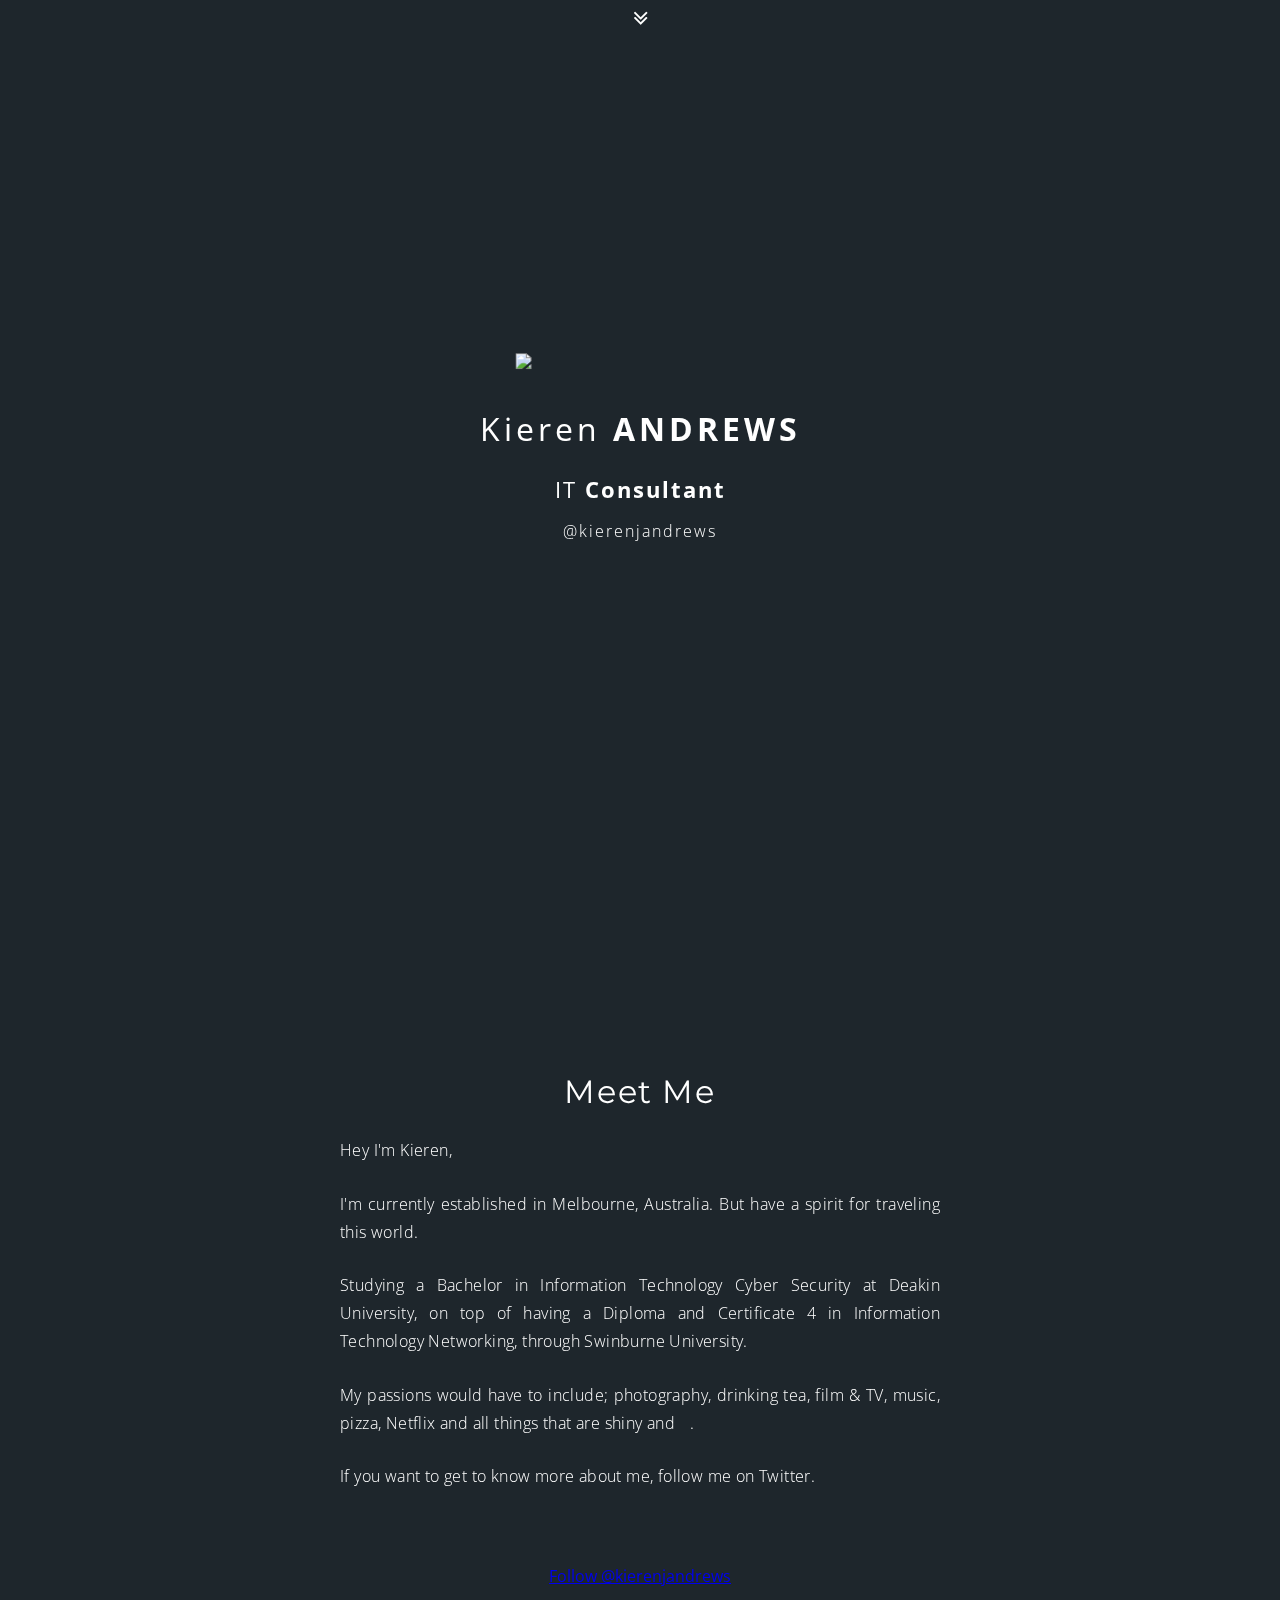
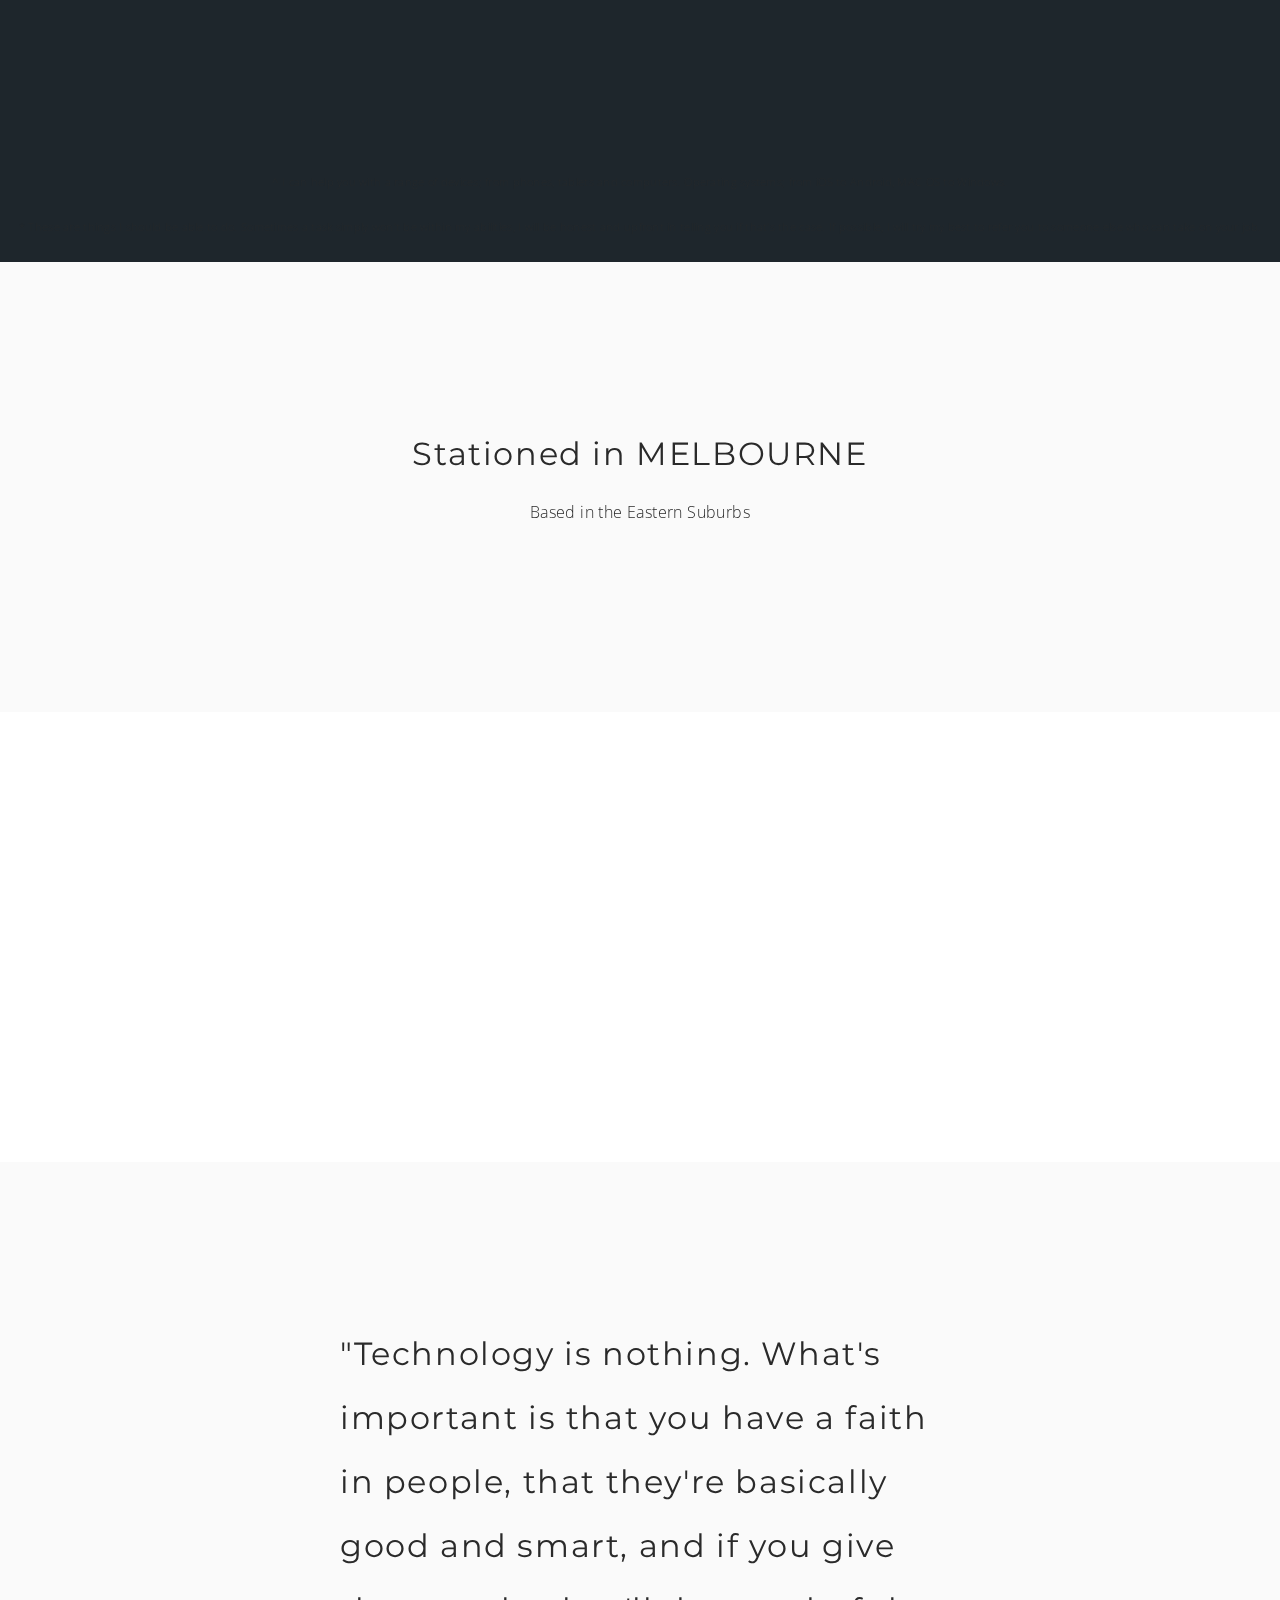
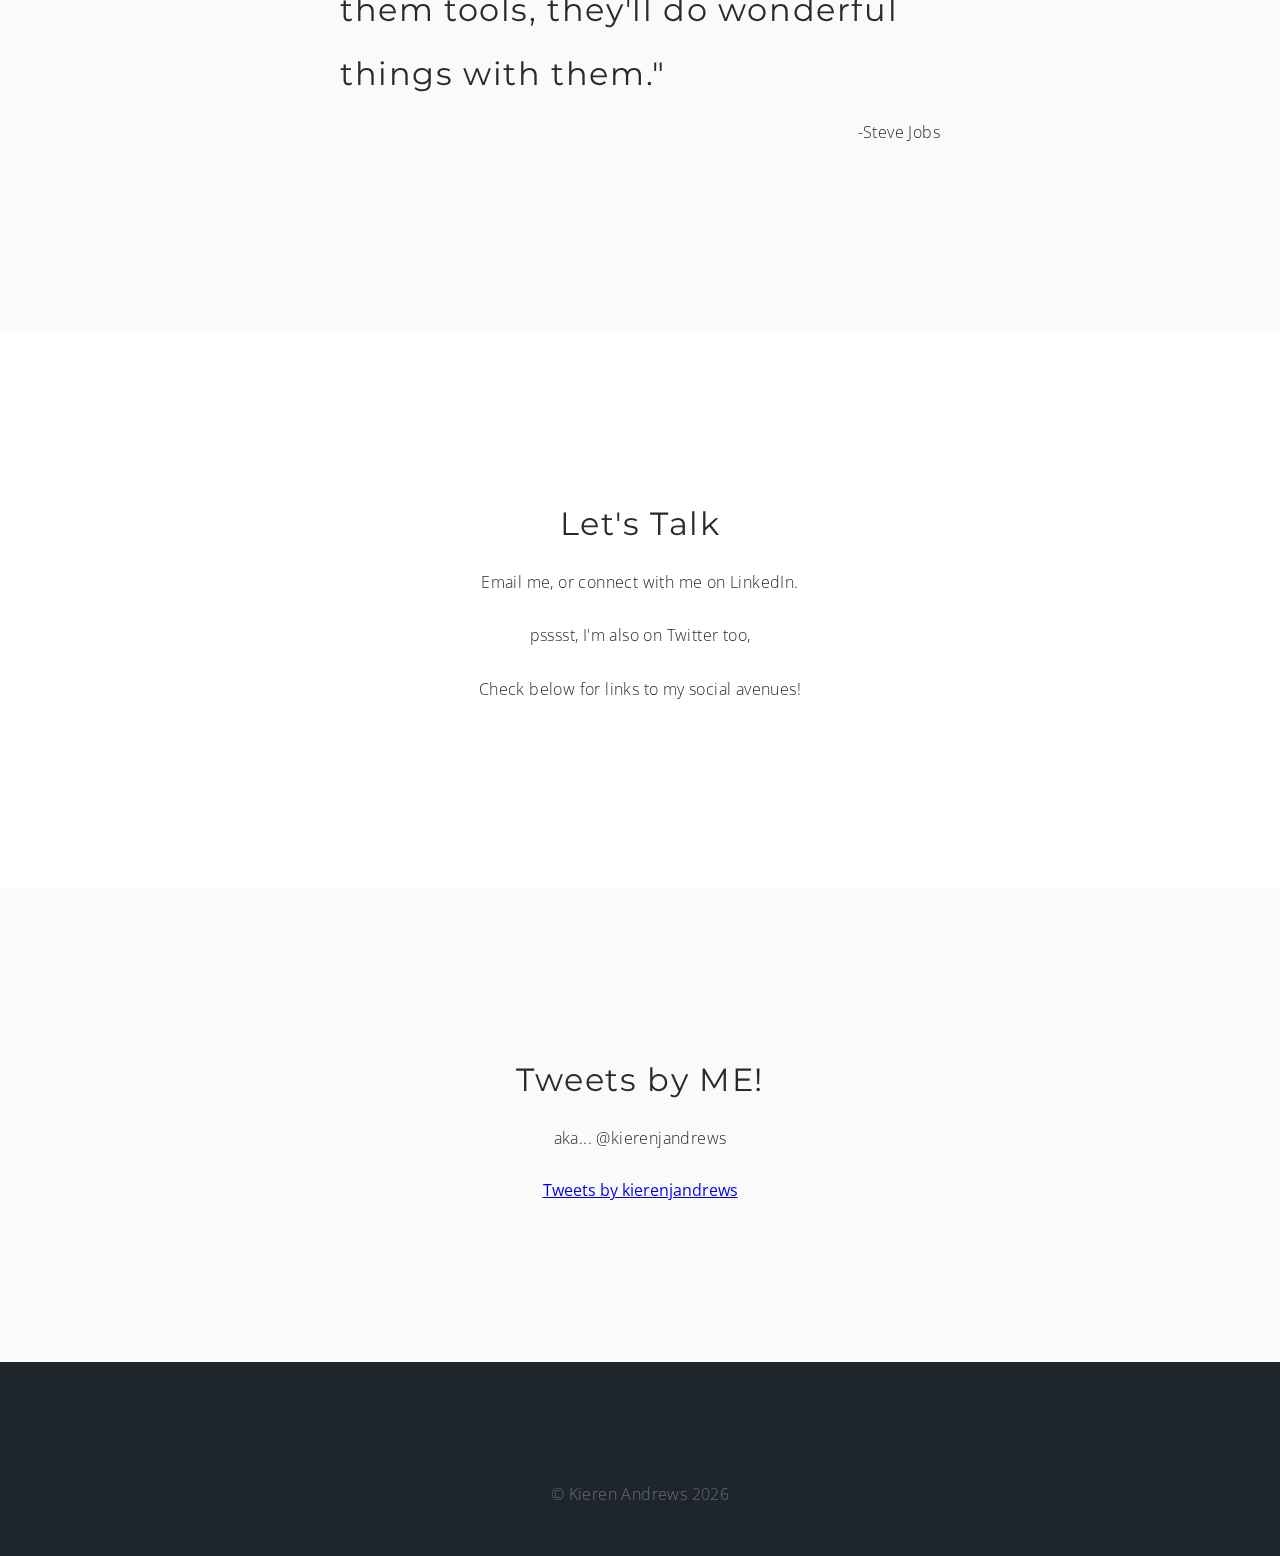
==== index.html @ ca3ee7f7 "Merge branch 'master' of https://github.com/kierenjandrews/kierenjandrews.github.io" ====
<!DOCTYPE html>
<html>

<head>
    <meta charset="UTF-8">
    <meta name="viewport" content="width=device-width, initial-scale=1">
    <title>Kieren Andrews - Consultant </title>
    <link href="./static/css/base.css" type="text/css" rel="stylesheet" />
    <link href=" https://maxcdn.bootstrapcdn.com/font-awesome/4.7.0/css/font-awesome.min.css" type="text/css" rel="stylesheet" />
    <link rel="icon" href="./static/img/logos/favicon.png" />
    <script src="https://cdnjs.cloudflare.com/ajax/libs/jquery/3.1.1/jquery.min.js"></script>
</head>


<!-- HEADDING + LOGO -->

<body>
    <header class="hypercode-bg">
        <div class="box align-center">
            <div class="header-wrapper">
                <img class="header-logo" src="./static/img/logos/kja-logo.min.svg">
                <br/>
                <h1 class="header-name">Kieren <b>ANDREWS</b></h3>
                <h3 class="header-role">IT <b>Consultant</b></h3>
                <h3 class="header-tagline">@kierenjandrews</h3>
            </div>
        </div>
        <span id="down-arrow" class="more-arrow"><i class="fa fa-angle-double-down"></i></span>
    </header>



    <!-- MEET ME + ABOUT ME -->

    <section class="background-portrait">
        <div class="box align-center">
            <h2 class="align-center">Meet Me</h2>
            <p class="align-justify">Hey I'm Kieren,</p>
            <p class="align-justify">I'm currently established in Melbourne, Australia. But have a spirit for traveling this world.</p>
            <p class="align-justify">Studying a Bachelor in Information Technology Cyber Security at Deakin University, on top of having a Diploma and Certificate 4 in Information Technology Networking, through Swinburne University.</p>
            <p class="align-justify">My passions would have to include; photography, drinking tea, film &amp; TV, music, pizza, Netflix and all things that are shiny and .</p>
            <p class="align-justify">If you want to get to know more about me, follow me on Twitter.</p>
            <br/>
            <br/>
            <a class="twitter-follow-button"
              href="https://twitter.com/kierenjandrews">
            Follow @kierenjandrews</a>

        </div>
    </section>


    <!-- SERVICES -->

    <!-- <section>
        <div class="box align-center">
            <h2 class="align-center">What I Can Do For You</h2>
            <p class="align-center">I can* (and this isn't an exhaustive list, but it gives a rough outline):</p>
            <br/>
            <p class="align-center">
                <p<center>Set up a Secure Home Network + WiFi</p>
                <p<center>Help problem solve IT related issues within your Home Network</p>
                <p<center>Set up peripherals (ie Printers &amp; External Harddrives)</p>
                <p<center>Training in a wide range of devices, operating systems, apps and programs^</p>
                <p<center>Provide advice and answer questions you may have</p>
                <p<center>Teach your Nanna how to use a mobile phone</p>
            </p> -->


            <!-- <div class="align-center">
                <a class="boxed" a href="services.html" style="text-decoration:none; color:black" style="">
                    <span class="text">Want to know more?</span>
                    <span class="line -right"></span>
                    <span class="line -top"></span>
                    <span class="line -left"></span>
                    <span class="line -bottom"></span>
                </a>
            </div> -->

            <br/>
            <p class="align-center muted-text small-text"> ^ I can help you with a range of devices; from phones, tablets and computers. Operating systems; from iOS to Android, MAC OS to Windows. </p>
            <p class="align-center muted-text small-text"> * These are things I should be able to do. Sometimes a task simply won't be within my abilities, I will be honest and upfront in telling you if that's the case. If possible, I will try my best to refer you to someone else who can take on your
                job. </p>
        </div>
    </section>



    <!-- LOCATION -->

    <section>
        <div class="box align-center">
            <h2 class="align-center">Stationed in MELBOURNE</h2>
            <p class="align-center">Based in the Eastern Suburbs</p>
        </div>
    </section>


    <!-- GOOGLE MAPS -->

    <section class="section-minimal">
        </div>
        <div style="height: 450px;" id="map"></div>
        <script src="https://maps.googleapis.com/maps/api/js?key=AIzaSyBqlaFbinND4aOyfIya0SFJJjajcgiv3Dc">
        </script>
        <script src="./static/js/gmaps.js"></script>
    </section>


    <!-- QUOTE -->

    <section>
        <div class="box">
            <h2 class="align-left">"Technology is nothing. What's important is that you have a faith in people, that they're basically good and smart, and if you give them tools, they'll do wonderful things with them." </h2>
            <p class="align-right">-Steve Jobs</p>
        </div>
    </section>


    <!-- CONTACT -->

    <section>
        <div class="box align-center">
            <h2 class="align-center">Let's Talk</h2>
            <p class="align-center">Email me, or connect with me on LinkedIn.</p>
            <p class="align-center">psssst, I'm also on Twitter too,</p>
            <p class="align-center">Check below for links to my social avenues! </p>

            <!-- <div class="align-center">
                <a class="boxed" onclick="window.location.href='mailto:kierenjandrews@gmail.com?subject= Getting in touch, from kandrews.tk';" target="_blank">
                    <span class="text">Email Me</span>
                    <span class="line -right"></span>
                    <span class="line -top"></span>
                    <span class="line -left"></span>
                    <span class="line -bottom"></span>
                </a>
            </div> -->


        </div>
    </section>


    <!-- TWITTER FEED -->

    <section>
        <div class="box align-center">
            <h2 class="align-center">Tweets by ME!</h2>
            <p class="align-center"> aka... @kierenjandrews </p>
            <a class="twitter-timeline" href="https://twitter.com/kierenjandrews">Tweets by kierenjandrews</a> <script async src="//platform.twitter.com/widgets.js" charset="utf-8"></script>
        </div>
    </section>


    <!-- FOOTER + SOCIAL ICONS -->

    <footer>
        <div class="box">
            <div class="social-icons socicons">
                <a onclick="window.location.href='mailto:kierenjandrews@gmail.com?subject= Getting in touch, from kandrews.tk';" target="_blank"><i class="socicon-telegram"></i></a>
                <a href="https://linkedin.com/in/kierenjandrews" target="_blank"><i class="socicon-linkedin"></i></a>
                <a href="http://twitter.com/kierenjandrews" target="_blank"><i class="socicon-twitter"></i></a>
                <a href="http://instagram.com/kierenjandrews" target="_blank"><i class="socicon-instagram"></i></a>
                <!-- <a href="http://github.com/kierenjandrews" target="_blank"><i class="socicon-github"></i></a> -->


            </div>
            <p class="center">
            </p>
            <p class="align-center">&copy; Kieren Andrews
                <script>
                    var d = new Date();
                    document.write(d.getUTCFullYear())
                </script>
            </p>

        </div>
    </footer>
    <script type="text/javascript" src="static/js/scroll.js"></script>
    <script>
      (function(i,s,o,g,r,a,m){i['GoogleAnalyticsObject']=r;i[r]=i[r]||function(){
      (i[r].q=i[r].q||[]).push(arguments)},i[r].l=1*new Date();a=s.createElement(o),
      m=s.getElementsByTagName(o)[0];a.async=1;a.src=g;m.parentNode.insertBefore(a,m)
      })(window,document,'script','https://www.google-analytics.com/analytics.js','ga');

      ga('create', 'UA-100330405-1', 'auto');
      ga('send', 'pageview');

    </script>
    <script>
      window.twttr = (function(d, s, id) {
      var js, fjs = d.getElementsByTagName(s)[0],
      t = window.twttr || {};
      if (d.getElementById(id)) return t;
      js = d.createElement(s);
      js.id = id;
      js.src = "https://platform.twitter.com/widgets.js";
      fjs.parentNode.insertBefore(js, fjs);

      t._e = [];
      t.ready = function(f) {
        t._e.push(f);
          };

        return t;
      }(document, "script", "twitter-wjs"));
    </script>

</body>

</html>
---- static/css/base.css ----
@import 'https://fonts.googleapis.com/css?family=Open+Sans:300,700';
@import 'https://fonts.googleapis.com/css?family=Montserrat:400,700';
@import 'https://file.myfontastic.com/n6vo44Re5QaWo8oCKShBs7/icons.css';
@import 'reset.css';
body, html {
    height: 100%;
}

body {
    /*font-family: -apple-system, ".SFNSText-Regular", "San Francisco", "Roboto", "Segoe UI", "Helvetica Neue", "Lucida Grande", sans-serif;*/
    font-family: "Open Sans", sans-serif;
    /* Native font string */
    color: #2a2a2a;
    background-color: #1e262c;
    text-align: left;
    line-height: 1.5;
    /*font-family: "Roboto", "Arial", sans-serif;*/
}

.box {
    max-width: 90%;
    width: 600px;
    margin: 0 auto;
}

.in-parent {
    position: absolute;
    top: 40%;
    margin: 0 auto;
    left: 0;
    right: 0;
    z-index: 100;
    color: #fff;
}

.clearfix {
    clear: both;
}

.icon-big {
    font-size: 2rem;
}

header {
    padding: 10em 1em;
    /*background-image: url('../img/mask.png'), url('../img/wbg5.jpg');*/
    background-size: cover;
    color: #ffffff;
    background-attachment: fixed;
    background-position: center;
    height: 100%;
    /*min-height: 600px;*/
    padding: 12% 0;
    position: relative;
    background-color: #1e262c;
    transition: background-color 0.2s ease;
}

section {
    padding: 10em 1em;
    background-color: #fff
}

section:nth-of-type(2n) {
    background-color: #fafafa;
}

footer {
    padding: 2em 1em;
    background-color: #1e262c;
    color: #fff;
    background-image: url('../img/ribbon.min.svg');
    background-position: bottom center;
    background-size: 4px 20px;
    background-repeat: repeat-x;
}

footer p {
    opacity: 0.3
}

footer p.align-center {
    margin-bottom: 1rem;
}

h2 {
    font-size: 2rem;
    letter-spacing: 0.05em;
    line-height: 2;
    font-family: "Montserrat", sans-serif;
    margin-bottom: 0.75rem;
}

h5 {
    font-size: 1.25rem;
    margin-bottom: 0.75rem;
}

b {
    font-weight: bold;
}

blockquote {
    margin-top: 3rem;
    margin-bottom: 3.5rem;
}

blockquote img {
    margin: 0.5rem 0 1rem;
    max-width: 100%;
    width: 100%;
}

hr {
    display: block;
    margin: 0 auto;
    width: 10%;
    border: none;
    border-bottom: 2px solid rgba(0, 0, 0, 0.25);
}

iframe {
    margin-bottom: 2rem;
}

small {
    text-transform: uppercase;
    font-size: 0.5em;
}

p {
    margin-bottom: 1.6rem;
    line-height: 1.75;
    font-weight: 300;
    font-family: "Open Sans", sans-serif;
    letter-spacing: 0.025em;
    text-align: justify;
}

li {
    margin-bottom: 0.5rem;
    line-height: 1.75;
    list-style-type: square;
}

em {
    font-style: italic;
}

a.wrap {
    text-decoration: none;
    color: inherit;
    border: 0px transparent solid;
}

span.label {
    display: inline-block;
    width: auto;
    padding: 0.3em 0.5em;
    text-align: center;
    float: right;
    margin-top: 0.25rem;
    font-weight: 600;
    letter-spacing: 0.05em;
    border-radius: 0.2em;
    font-size: 0.75em;
    vertical-align: middle;
    -webkit-user-select: none;
    -moz-user-select: none;
    -ms-user-select: none;
    user-select: none;
    cursor: default;
}

.social-icons {
    text-align: center;
}

.social-icons.socicons {
    font-size: 1.5em;
    line-height: 2.5;
    vertical-align: middle;
}

.social-icons a {
    margin: 0 1rem;
    color: #fff;
    text-decoration: none;
    border: 0px transparent solid;
    cursor: pointer;
}

.header-wrapper {
    display: block;
    margin: 0 auto;
    text-align: center;
}

.background-portrait {
    color: #fff;
    overflow: hidden;
    position: relative;
    background-color: transparent !important;
}

.background-portrait::before {
    content: '';
    position: fixed;
    width: 100%;
    height: 100%;
    top: 0;
    left: 0;
    background-size: cover;
    /*background-position: center center;*/
    background-position: top center;
    background-image: url("../img/mask.png"), url("../img/selfie.jpg");
    z-index: -1;
    will-change: transform;
}

.header-logo {
    display: block;
    text-align: center;
    width: 250px;
    max-width: 100%;
    margin: 0 auto .5rem;
}


/*Kieren Andrews*/

.header-name {
    font-size: 2rem;
    letter-spacing: 0.25rem;
    padding-bottom: 0.25em;
    line-height: 1.5;
    padding: 0.25rem 0.75rem;
    margin-bottom: 1rem;
    display: inline-block;
}


/*IT SPECIALIST*/

.header-role {
    font-size: 1.4rem;
    letter-spacing: 0.125rem;
    margin-bottom: 0.5rem;
}


/*@kierenjandrews*/

.header-tagline {
    font-size: 1rem;
    letter-spacing: 0.125rem;
    line-height: 1.5;
    font-weight: 300;
    padding: 0.25rem 0.75rem 0.25rem;
    display: inline-block;
}

.section-body {
    letter-spacing: 0.025rem;
    line-height: 1.75;
    font-weight: 500;
    font-size: 1.25em;
}

.massive {
    font-size: 10em;
    display: block;
}

.tool-icons {
    margin: 2rem auto 0;
    max-width: 100%;
}

.tool-icons img {
    margin: 2rem;
    max-height: 50px;
    width: 50px;
    vertical-align: middle;
}

.align-left {
    text-align: left;
}

.align-center {
    text-align: center;
}

.align-right {
    text-align: right;
}

.align-justify {
    text-align: justify;
}

.bg {
    text-shadow: 0px 1px 2px rgba(0, 0, 0, 0.5);
}

.bg-5 {
    background-image: url('../img/mask.png'), url('../img/selfie.jpg');
    background-attachment: fixed;
    color: #fff;
    background-size: cover;
}

.muted-text {
    opacity: .5;
}

.small-text {
    font-size: 0.7em;
}






section.section-minimal {
    margin: 0;
    padding: 0;
    position: relative;
}

section.section-minimal iframe {
    margin: 0;
}

@media (min-width: 800px) {
    header {
        height: 100%;
        /*min-height: 600px;*/
        padding: 0;
        position: relative;
        transition: background-color 0.2s ease;
    }
    header.min {
        height: auto;
        padding: 5em 1em;
    }
    header.min .header-text {
        display: none;
    }
    .header-wrapper {
        position: absolute;
        top: 50%;
        left: 50%;
        -webkit-transform: translate(-50%, -50%);
        transform: translate(-50%, -50%);
    }
    .header-logotype {
        text-align: center;
        margin: 0 auto 1.25rem;
        height: 150px;
        width: 150px;
        float: none;
        display: block;
    }
    header.min .header-logotype {
        height: 50px;
        margin: 0 auto 0.5rem;
        width: 50px;
    }
    .header-text {
        text-align: center;
        float: none;
        font-size: 1em;
    }
    header.min .header-text {
        font-size: 0.5em;
        /*display: none;*/
    }
}

@media (max-width: 799px) {
    header {
        /*padding: 8em 1em;*/
        padding: 0;
    }
    .header-wrapper {
        position: absolute;
        top: 50%;
        left: 50%;
        -webkit-transform: translate(-50%, -50%);
        transform: translate(-50%, -50%);
    }
    section {
        padding: 4em 1em;
    }
    .bg-5 {
        background-position: 45% 400px;
    }
}

.more-arrow {
    position: absolute;
    margin: 0 auto;
    display: block;
    text-align: center;
    color: #ffffff;
    cursor: pointer;
    font-size: 24px;
    width: 100%;
    left: 0;
    right: 0;
    -webkit-animation: arrowmove 2s ease-in-out infinite;
    -moz-animation: arrowmove 2s ease-in-out infinite;
    -o-animation: arrowmove 2s ease-in-out infinite;
    animation: arrowmove 2s ease-in-out infinite;
}

@-webkit-keyframes arrowmove {
    0% {
        bottom: 20px;
        font-size: 32px;
    }
    50% {
        bottom: 50px;
        font-size: 32px;
    }
    100% {
        bottom: 20px;
        font-size: 32px;
    }
}

@-moz-keyframes arrowmove {
    0% {
        bottom: 20px;
        font-size: 32px;
    }
    50% {
        bottom: 50px;
        font-size: 32px;
    }
    100% {
        bottom: 20px;
        font-size: 32px;
    }
}

@-o-keyframes arrowmove {
    0% {
        bottom: 20px;
        font-size: 32px;
    }
    50% {
        bottom: 50px;
        font-size: 32px;
    }
    100% {
        bottom: 20px;
        font-size: 32px;
    }
}

@keyframes arrowmove {
    0% {
        bottom: 20px;
        font-size: 32px;
    }
    50% {
        bottom: 50px;
        font-size: 32px;
    }
    100% {
        bottom: 20px;
        font-size: 32px;
    }
}






/*CONTACT ME BUTTON*/

a.boxed {
  position: fixed;
  cursor: pointer;
  margin: 0 auto;
  margin-top: 2.5em;
  /*top: 50vh;*/
  text-align: center;
  /*color: white;*/
  transform: translate3d(0,-50%,0);
  padding: 0.7em calc(0.7em * 1.2);
  display: inline-block;
  border: 3px solid transparent;
  position: relative;
  font-size: 1.5em;
  letter-spacing: 0.07em;

}

a.boxed .text {
  padding: 0 0.3em;
  font-family: montserrat;
  transform: translate3d(0,0.7em,0);
  display: block;
  transition: transform 0.4s cubic-bezier(.2,0,0,1) 0.4s;
}


a.boxed:after {
  position: absolute;
  content: '';
  bottom: -3px;
  left: calc(0.7em * 1.2);
  right: calc(0.7em * 1.2);
  height: 3px;
  background: #f1f2f2;
  z-index: -1;
  transition:
    transform 0.8s cubic-bezier(1,0,.37,1) 0.2s,
    right 0.2s cubic-bezier(.04,.48,0,1) 0.6s,
    left 0.4s cubic-bezier(.04,.48,0,1) 0.6s;
  transform-origin: left;
}

.line {
  position: absolute;
  background: #f1f2f2;
}

.line.-right,
.line.-left {
  width: 3px;
  bottom: -3px;
  top: -3px;
  transform: scale3d(1,0,1);
}

.line.-top,
.line.-bottom {
  height: 3px;
  left: -3px;
  right: -3px;
  transform: scale3d(0,1,1);
}

.line.-right {
  right: -3px;
  transition: transform 0.1s cubic-bezier(1,0,.65,1.01) 0.23s;
  transform-origin: top;
  background-color: #ea4335;
}

.line.-top {
  top: -3px;
  transition: transform 0.08s linear 0.43s;
  transform-origin: left;
  background-color: #fbbc05;
}

.line.-left {
  left: -3px;
  transition: transform 0.08s linear 0.51s;
  transform-origin: bottom;
  background-color: #34a853;
}

.line.-bottom {
  bottom: -3px;
  transition: transform 0.3s cubic-bezier(1,0,.65,1.01);
  transform-origin: right;
  background-color: #4285f4;
}

a.boxed:hover .text,
a.boxed:active .text {
  transform: translate3d(0,0,0);
  transition: transform 0.6s cubic-bezier(.2,0,0,1) 0.4s;
}

a.boxed:hover:after,
a.boxed:active:after {
  transform: scale3d(0,1,1);
  right: -3px;
  left: -3px;
  transform-origin: right;
  transition:
    transform 0.2s cubic-bezier(1,0,.65,1.01) 0.17s,
    right 0.2s cubic-bezier(1,0,.65,1.01),
    left 0s 0.3s;
}

a.boxed:hover .line,
a.boxed:active .line {
  transform: scale3d(1,1,1);
}

a.boxed:hover .line.-right,
a.boxed:active .line.-right {
  transition: transform 0.1s cubic-bezier(1,0,.65,1.01) 0.2s;
  transform-origin: bottom;
}

a.boxed:hover .line.-top,
a.boxed:active .line.-top {
  transition: transform 0.08s linear 0.4s;
  transform-origin: right;
}

a.boxed:hover .line.-left,
a.boxed:active .line.-left {
  transition: transform 0.08s linear 0.48s;
  transform-origin: top;
}

a.boxed:hover .line.-bottom,
a.boxed:active .line.-bottom {
  transition: transform 0.5s cubic-bezier(0,.53,.29,1) 0.56s;
  transform-origin: left;
}
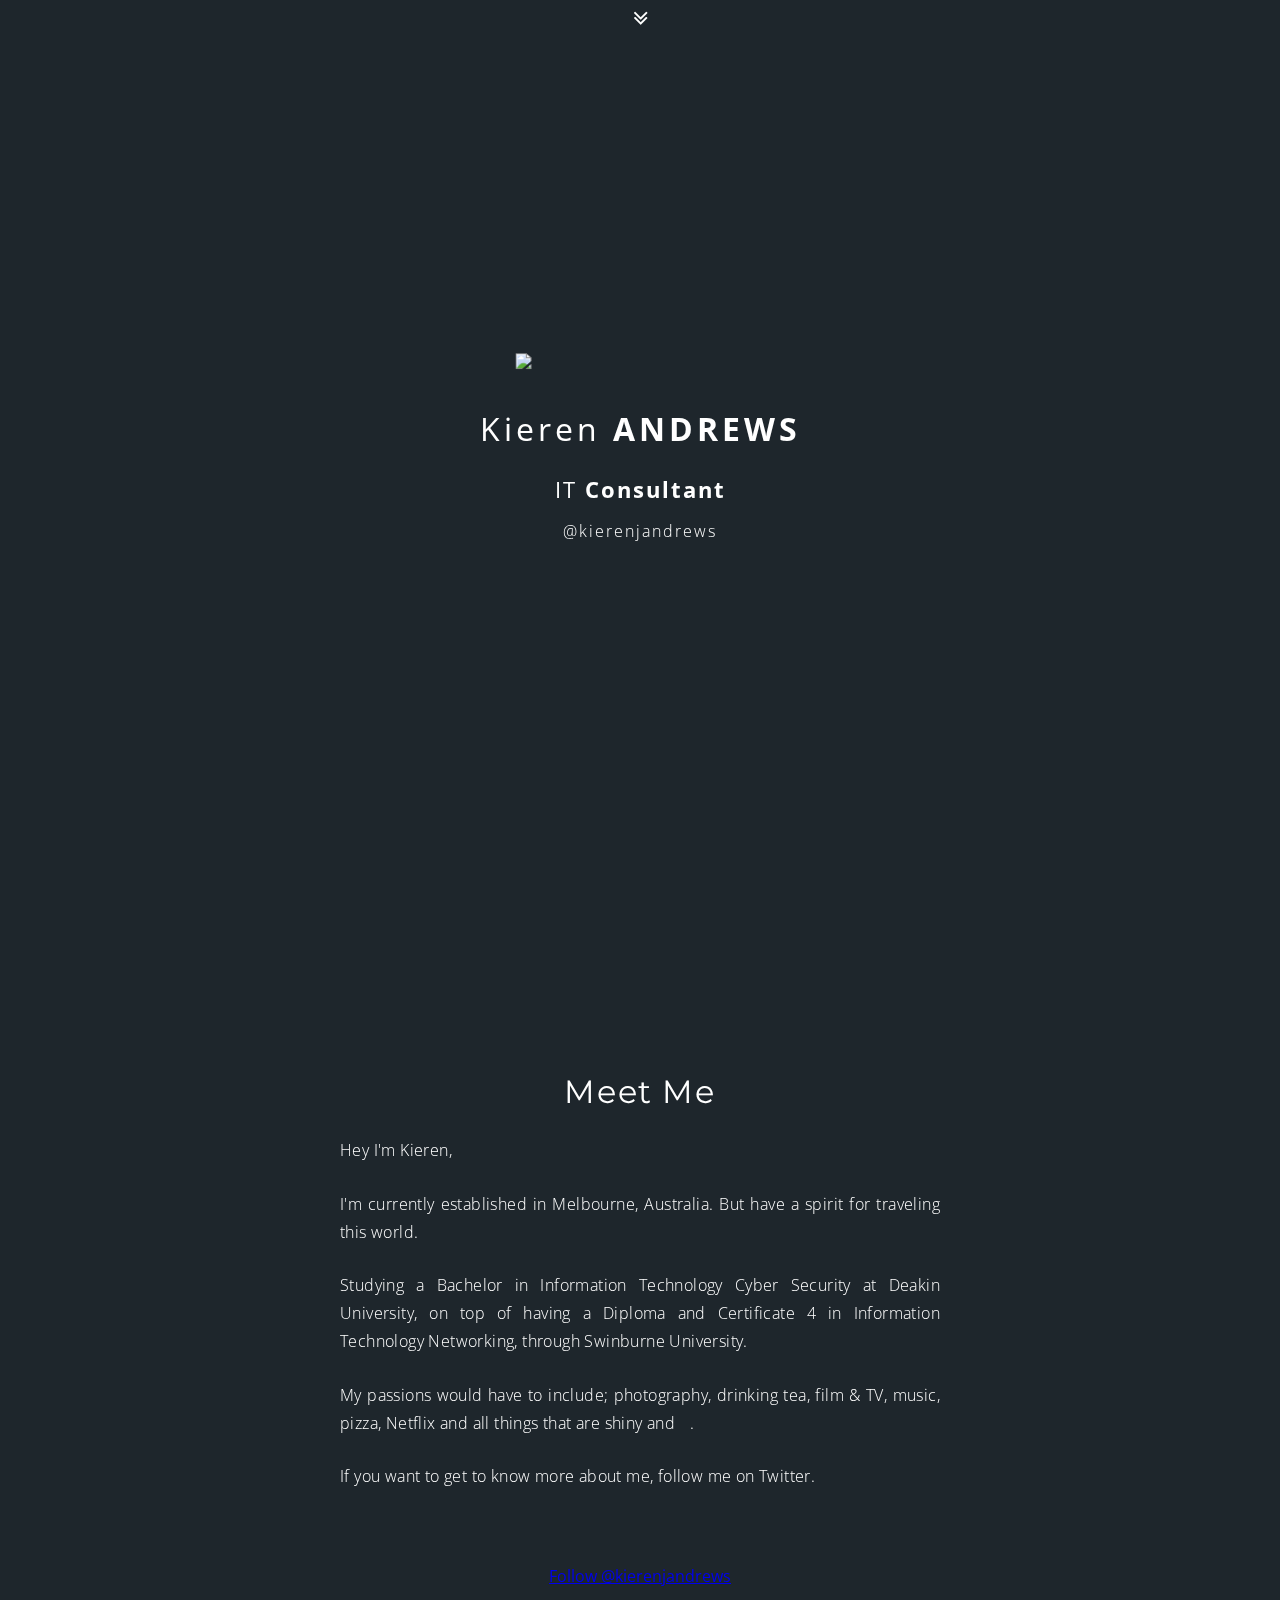
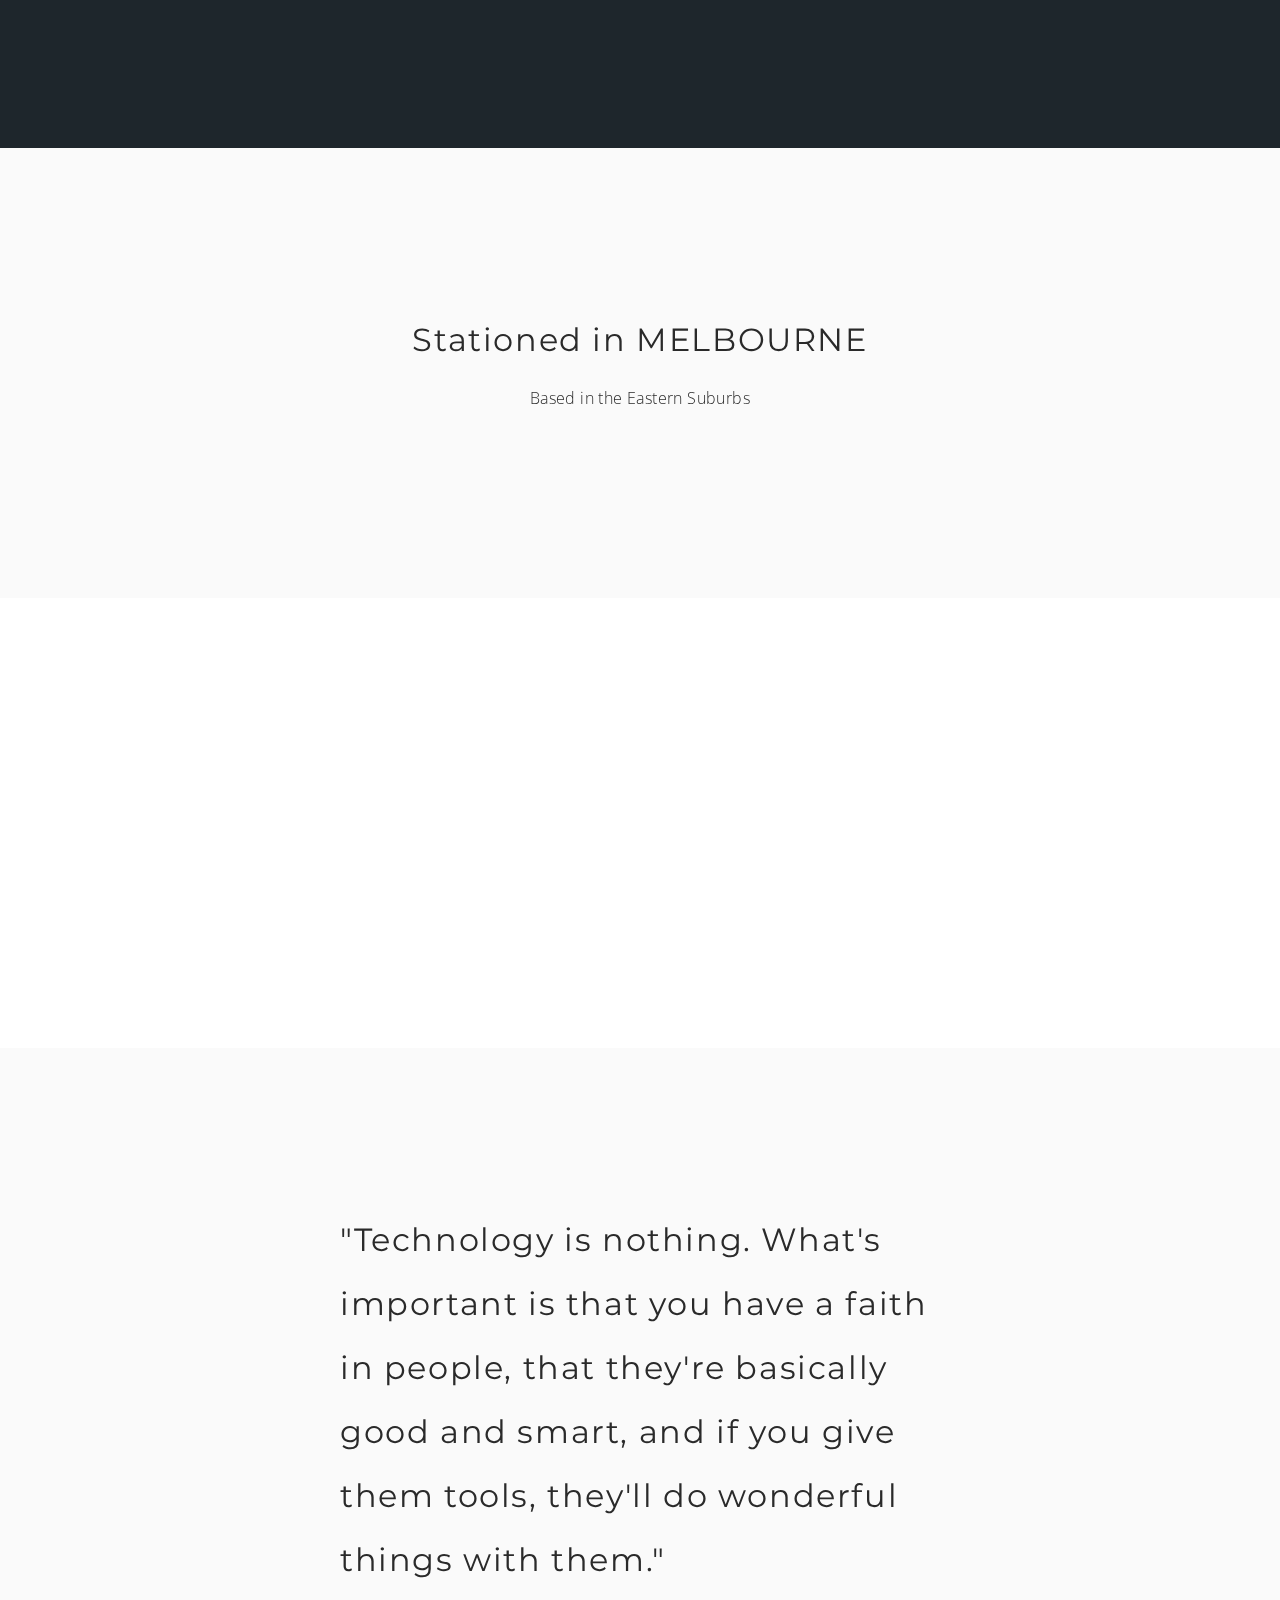
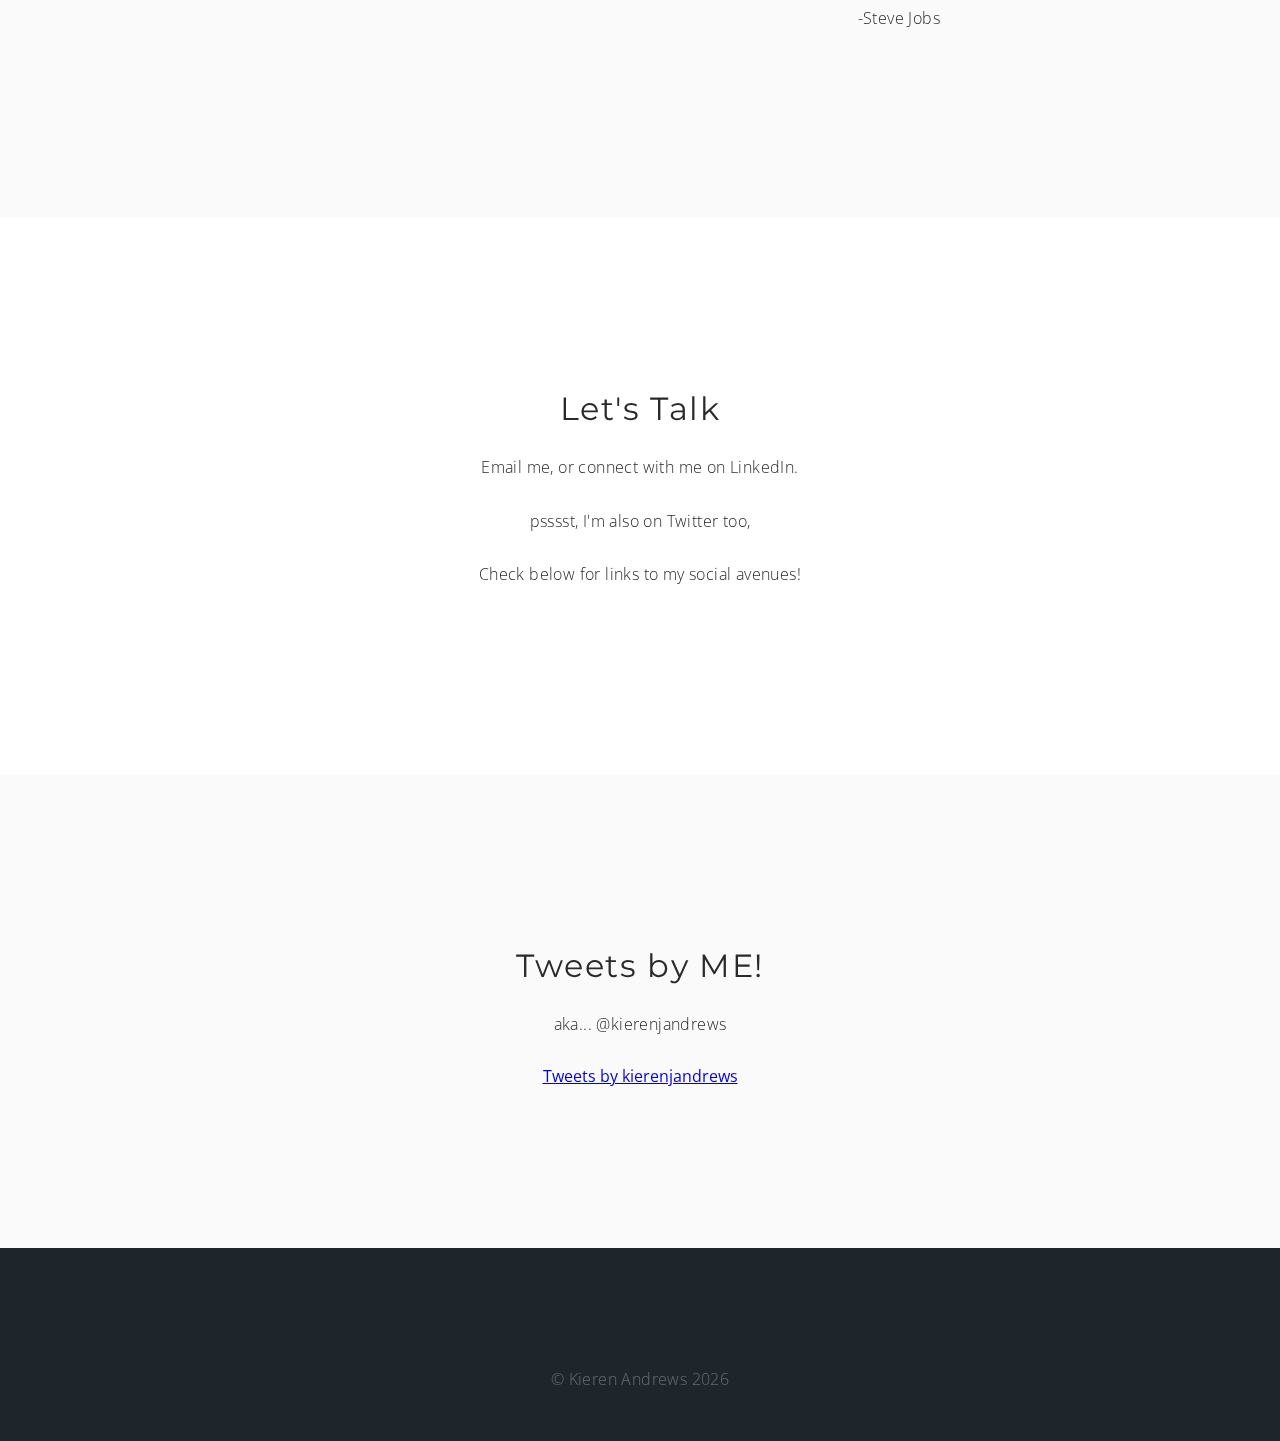
==== commit f79659db: "Removed Instagram feed" ====
--- a/index.html
+++ b/index.html
@@ -2,25 +2,26 @@
 <html>
 
 <head>
-    <meta charset="UTF-8">
-    <meta name="viewport" content="width=device-width, initial-scale=1">
-    <title>Kieren Andrews - Consultant </title>
-    <link href="./static/css/base.css" type="text/css" rel="stylesheet" />
-    <link href=" https://maxcdn.bootstrapcdn.com/font-awesome/4.7.0/css/font-awesome.min.css" type="text/css" rel="stylesheet" />
-    <link rel="icon" href="./static/img/logos/favicon.png" />
-    <script src="https://cdnjs.cloudflare.com/ajax/libs/jquery/3.1.1/jquery.min.js"></script>
+  <meta charset="UTF-8">
+  <meta name="viewport" content="width=device-width, initial-scale=1">
+  <title>Kieren Andrews - Consultant </title>
+  <link href="./static/css/base.css" type="text/css" rel="stylesheet" />
+  <link href=" https://maxcdn.bootstrapcdn.com/font-awesome/4.7.0/css/font-awesome.min.css" type="text/css" rel="stylesheet" />
+  <link rel="icon" href="./static/img/logos/favicon.png" />
+  <script src="https://cdnjs.cloudflare.com/ajax/libs/jquery/3.1.1/jquery.min.js"></script>
+  <script src="./static/js/instafeed.min.js" type="text/javascript"></script>
 </head>
 
 
 <!-- HEADDING + LOGO -->
 
 <body>
-    <header class="hypercode-bg">
-        <div class="box align-center">
-            <div class="header-wrapper">
-                <img class="header-logo" src="./static/img/logos/kja-logo.min.svg">
-                <br/>
-                <h1 class="header-name">Kieren <b>ANDREWS</b></h3>
+  <header class="hypercode-bg">
+    <div class="box align-center">
+      <div class="header-wrapper">
+        <img class="header-logo" src="./static/img/logos/kja-logo.min.svg">
+        <br/>
+        <h1 class="header-name">Kieren <b>ANDREWS</b></h3>
                 <h3 class="header-role">IT <b>Consultant</b></h3>
                 <h3 class="header-tagline">@kierenjandrews</h3>
             </div>
@@ -48,6 +49,8 @@
 
         </div>
     </section>
+
+
 
 
     <!-- SERVICES -->
@@ -64,10 +67,10 @@
                 <p<center>Training in a wide range of devices, operating systems, apps and programs^</p>
                 <p<center>Provide advice and answer questions you may have</p>
                 <p<center>Teach your Nanna how to use a mobile phone</p>
-            </p> -->
-
-
-            <!-- <div class="align-center">
+            </p>
+
+
+            <div class="align-center">
                 <a class="boxed" a href="services.html" style="text-decoration:none; color:black" style="">
                     <span class="text">Want to know more?</span>
                     <span class="line -right"></span>
@@ -75,14 +78,14 @@
                     <span class="line -left"></span>
                     <span class="line -bottom"></span>
                 </a>
-            </div> -->
+            </div>
 
             <br/>
             <p class="align-center muted-text small-text"> ^ I can help you with a range of devices; from phones, tablets and computers. Operating systems; from iOS to Android, MAC OS to Windows. </p>
             <p class="align-center muted-text small-text"> * These are things I should be able to do. Sometimes a task simply won't be within my abilities, I will be honest and upfront in telling you if that's the case. If possible, I will try my best to refer you to someone else who can take on your
                 job. </p>
         </div>
-    </section>
+    </section> -->
 
 
 
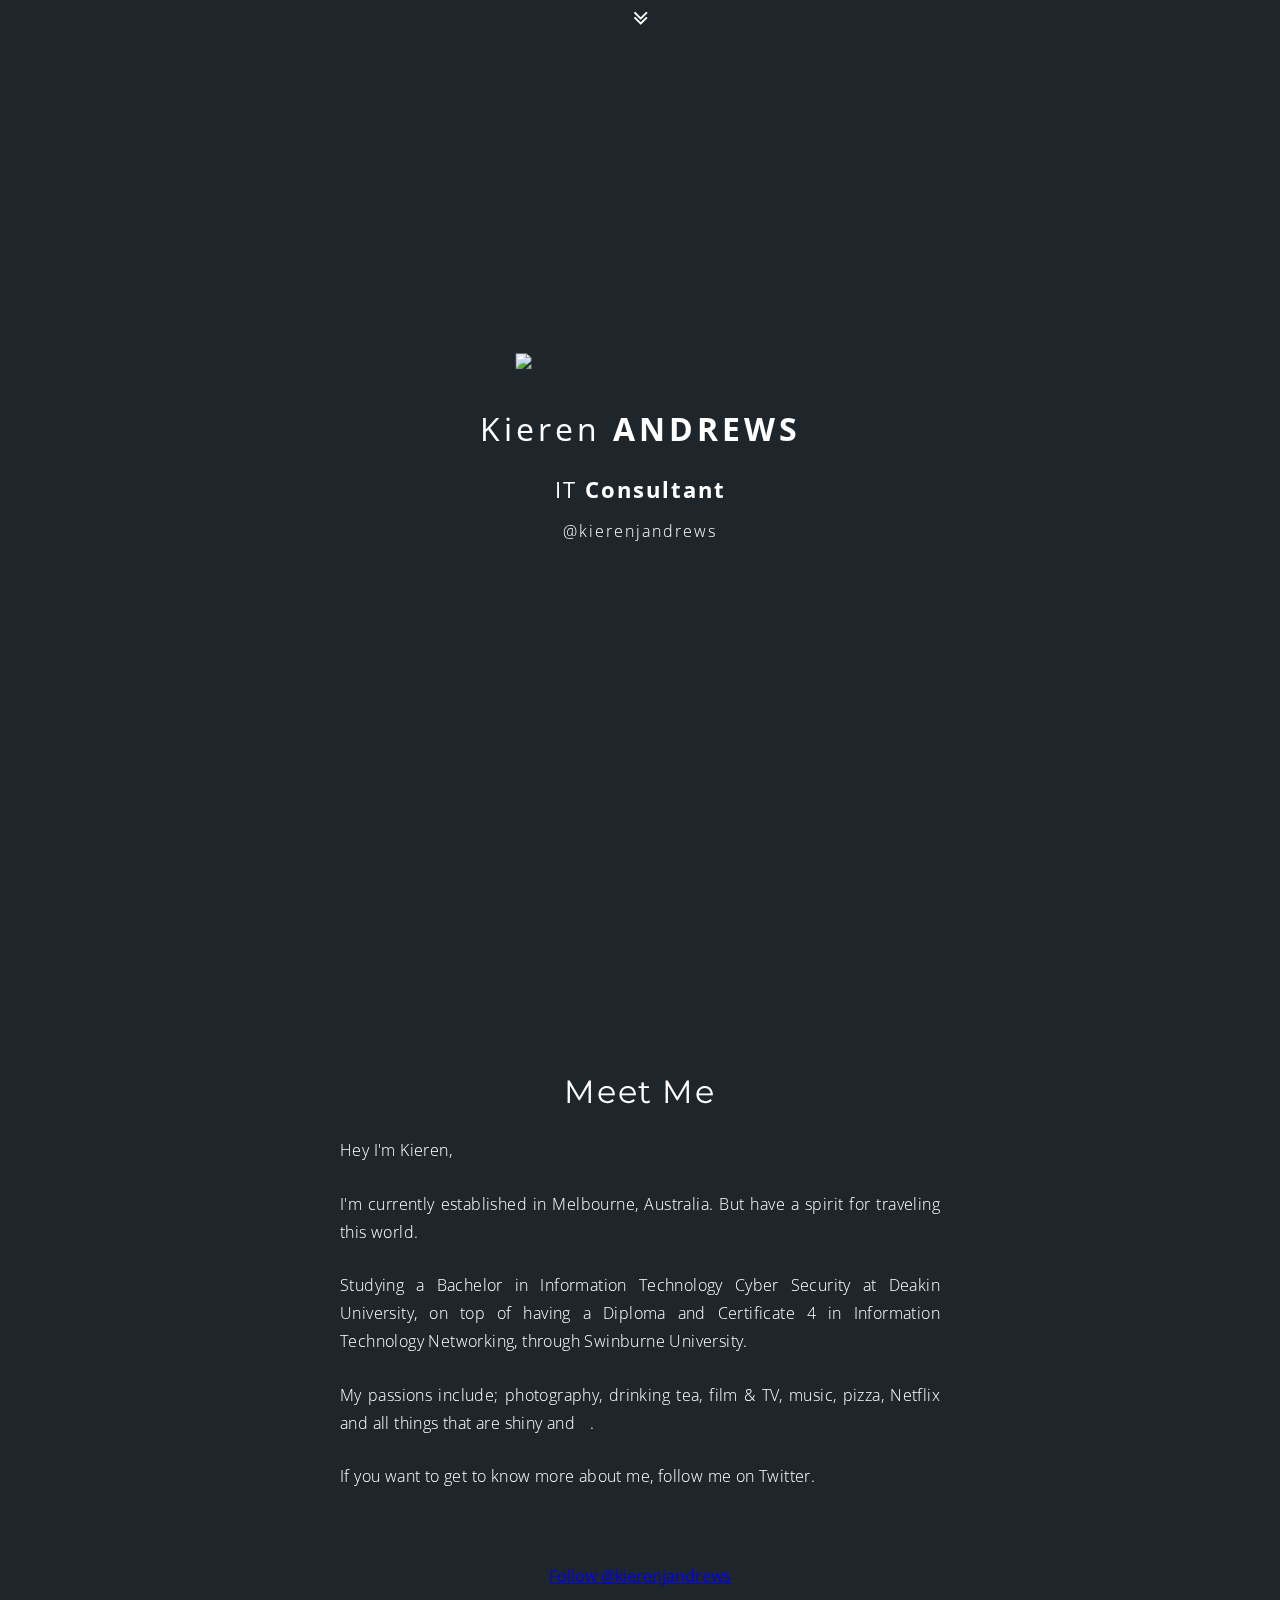
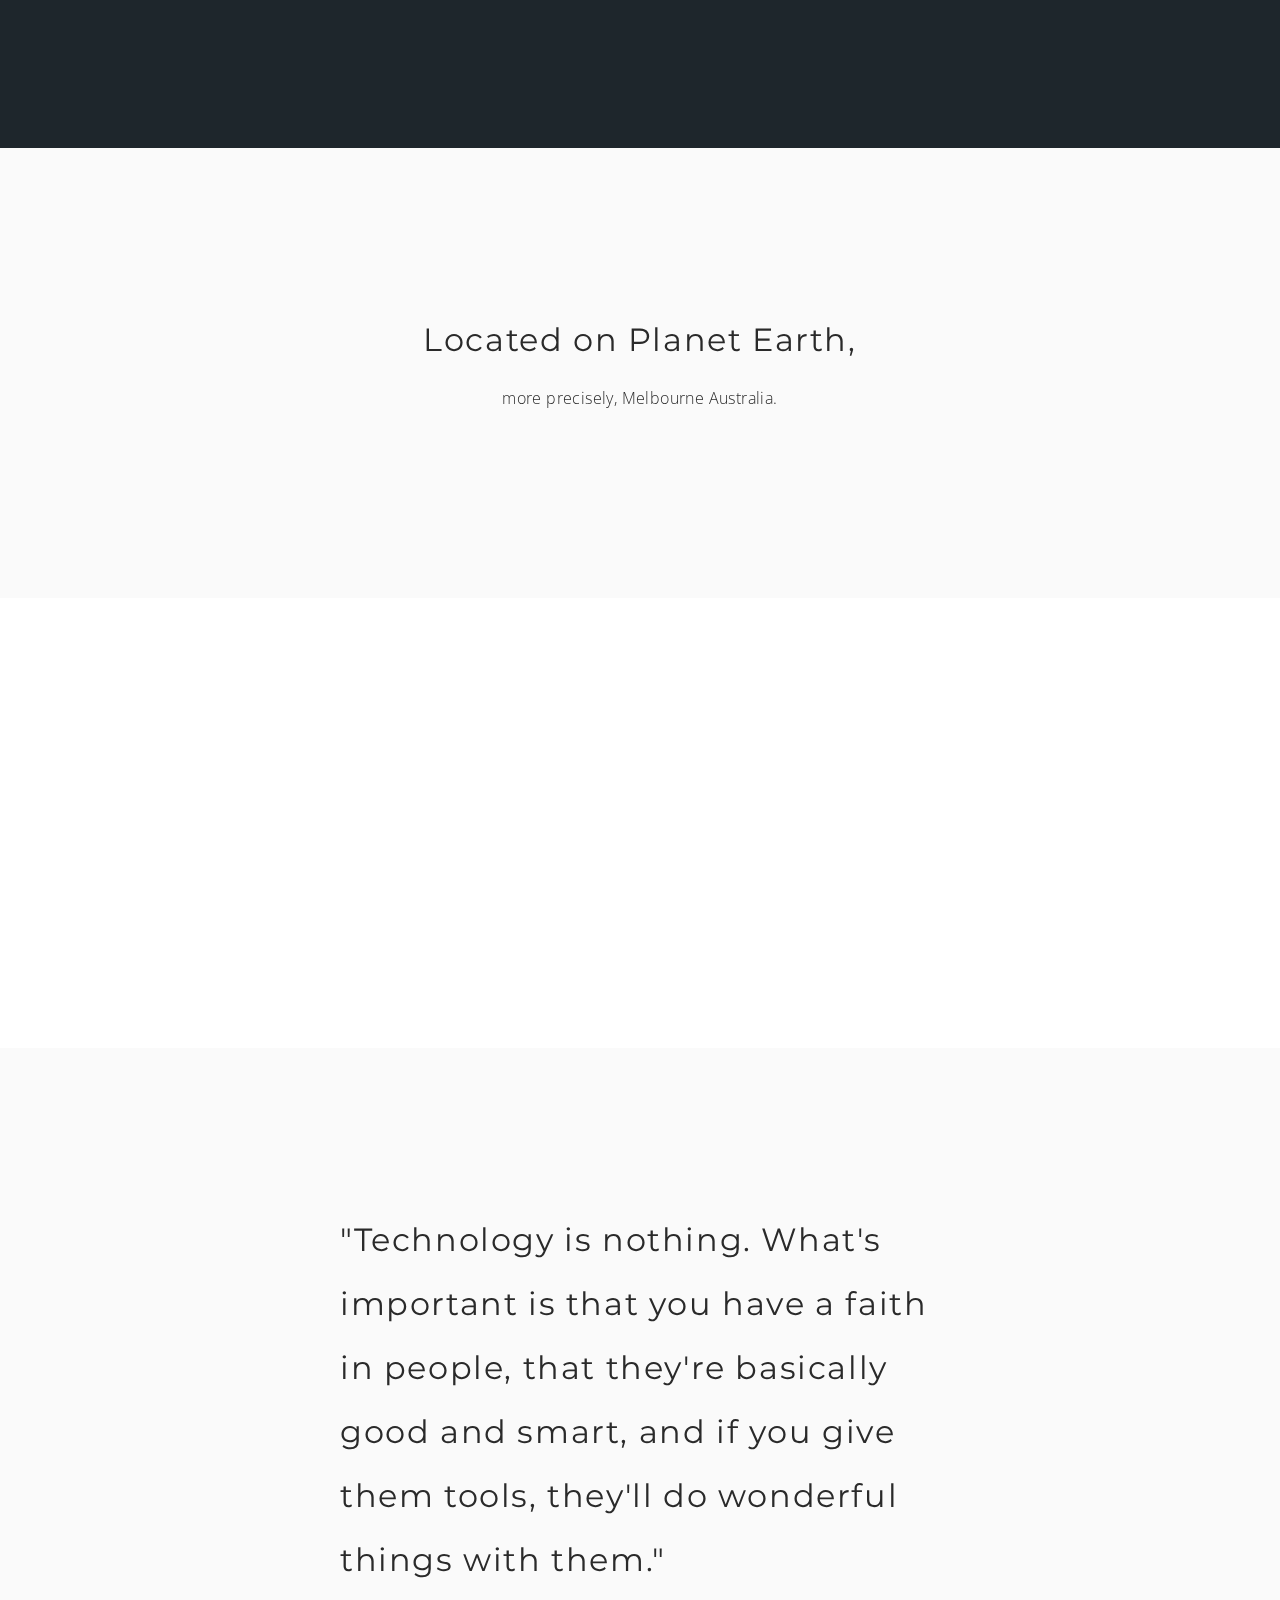
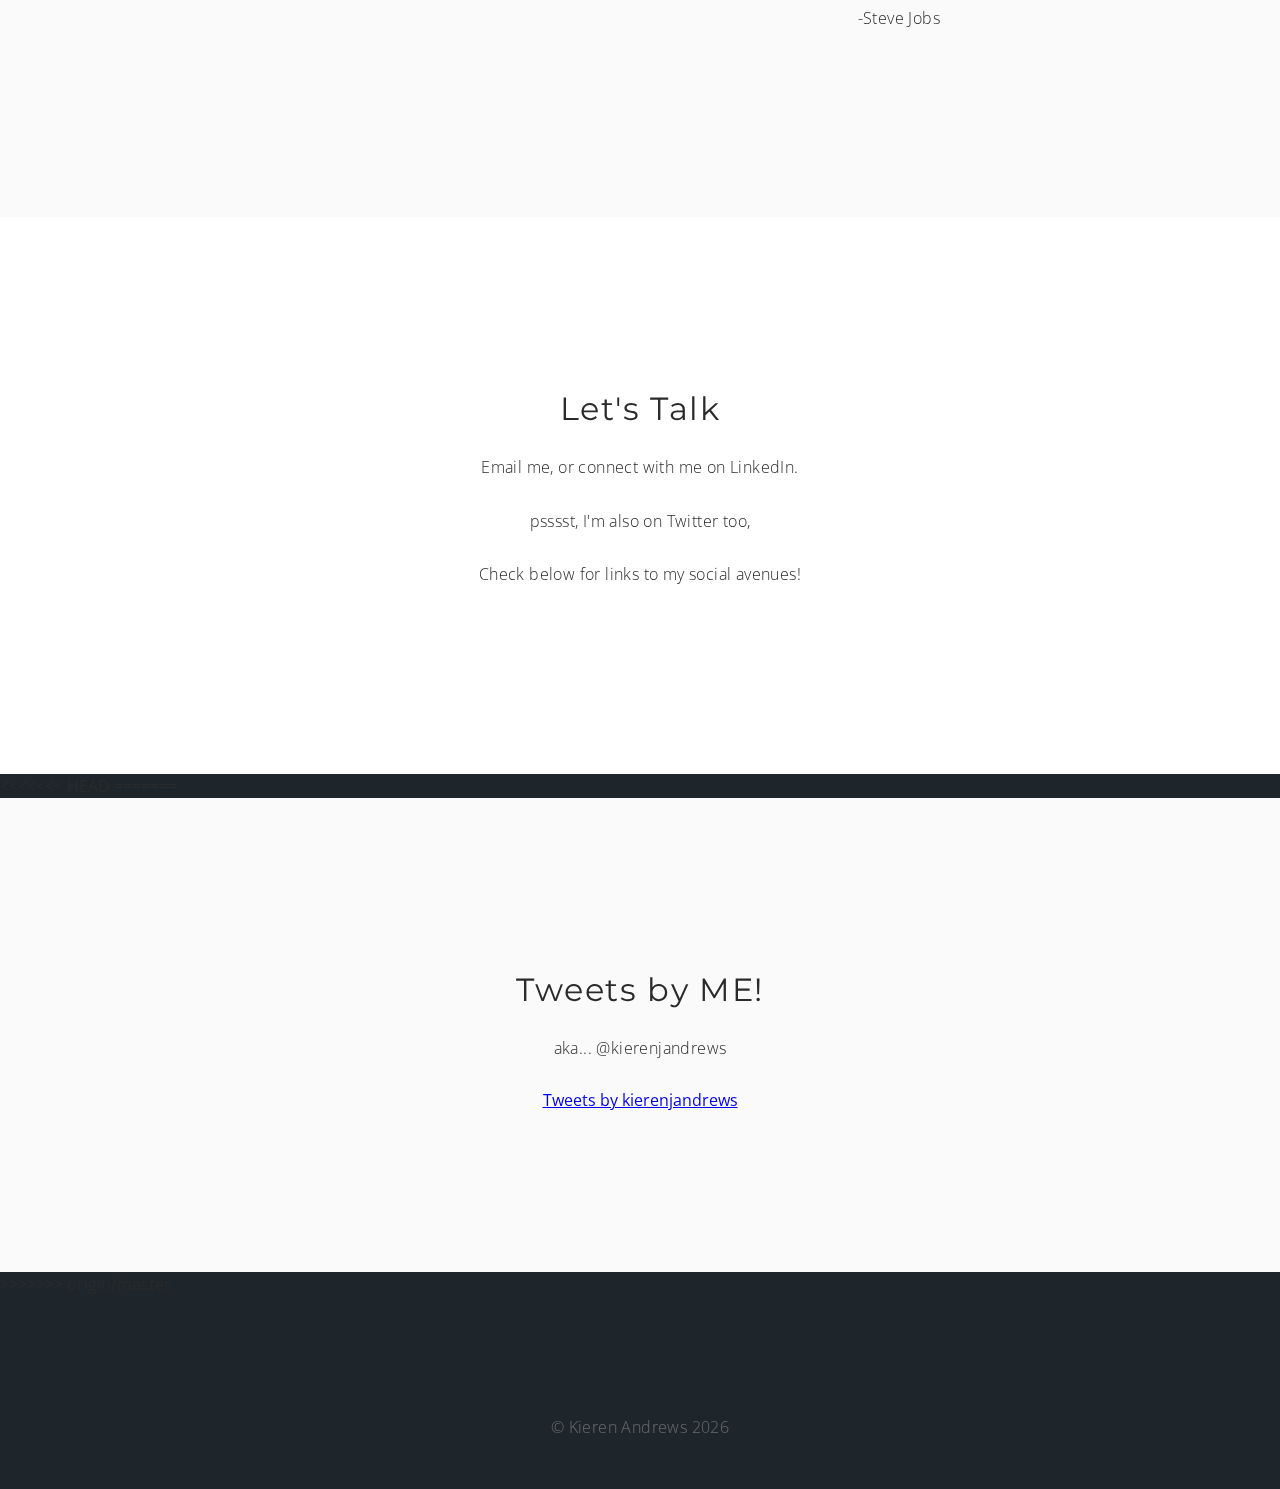
==== commit b0825592: "Merge remote-tracking branch 'origin/master'" ====
--- a/index.html
+++ b/index.html
@@ -10,6 +10,7 @@
   <link rel="icon" href="./static/img/logos/favicon.png" />
   <script src="https://cdnjs.cloudflare.com/ajax/libs/jquery/3.1.1/jquery.min.js"></script>
   <script src="./static/js/instafeed.min.js" type="text/javascript"></script>
+  <script async src="https://platform.twitter.com/widgets.js" type="text/javascript" charset="utf-8"></script>
 </head>
 
 
@@ -39,7 +40,7 @@
             <p class="align-justify">Hey I'm Kieren,</p>
             <p class="align-justify">I'm currently established in Melbourne, Australia. But have a spirit for traveling this world.</p>
             <p class="align-justify">Studying a Bachelor in Information Technology Cyber Security at Deakin University, on top of having a Diploma and Certificate 4 in Information Technology Networking, through Swinburne University.</p>
-            <p class="align-justify">My passions would have to include; photography, drinking tea, film &amp; TV, music, pizza, Netflix and all things that are shiny and .</p>
+            <p class="align-justify">My passions include; photography, drinking tea, film &amp; TV, music, pizza, Netflix and all things that are shiny and .</p>
             <p class="align-justify">If you want to get to know more about me, follow me on Twitter.</p>
             <br/>
             <br/>
@@ -93,8 +94,8 @@
 
     <section>
         <div class="box align-center">
-            <h2 class="align-center">Stationed in MELBOURNE</h2>
-            <p class="align-center">Based in the Eastern Suburbs</p>
+            <h2 class="align-center">Located on Planet Earth,</h2>
+            <p class="align-center">more precisely, Melbourne Australia.</p>
         </div>
     </section>
 
@@ -144,16 +145,19 @@
     </section>
 
 
+<<<<<<< HEAD
+=======
     <!-- TWITTER FEED -->
 
     <section>
         <div class="box align-center">
             <h2 class="align-center">Tweets by ME!</h2>
             <p class="align-center"> aka... @kierenjandrews </p>
-            <a class="twitter-timeline" href="https://twitter.com/kierenjandrews">Tweets by kierenjandrews</a> <script async src="//platform.twitter.com/widgets.js" charset="utf-8"></script>
-        </div>
-    </section>
-
+            <a class="twitter-timeline" href="https://twitter.com/kierenjandrews">Tweets by kierenjandrews</a> 
+        </div>
+    </section>
+
+>>>>>>> origin/master
 
     <!-- FOOTER + SOCIAL ICONS -->
 
@@ -190,24 +194,6 @@
       ga('send', 'pageview');
 
     </script>
-    <script>
-      window.twttr = (function(d, s, id) {
-      var js, fjs = d.getElementsByTagName(s)[0],
-      t = window.twttr || {};
-      if (d.getElementById(id)) return t;
-      js = d.createElement(s);
-      js.id = id;
-      js.src = "https://platform.twitter.com/widgets.js";
-      fjs.parentNode.insertBefore(js, fjs);
-
-      t._e = [];
-      t.ready = function(f) {
-        t._e.push(f);
-          };
-
-        return t;
-      }(document, "script", "twitter-wjs"));
-    </script>
 
 </body>
 
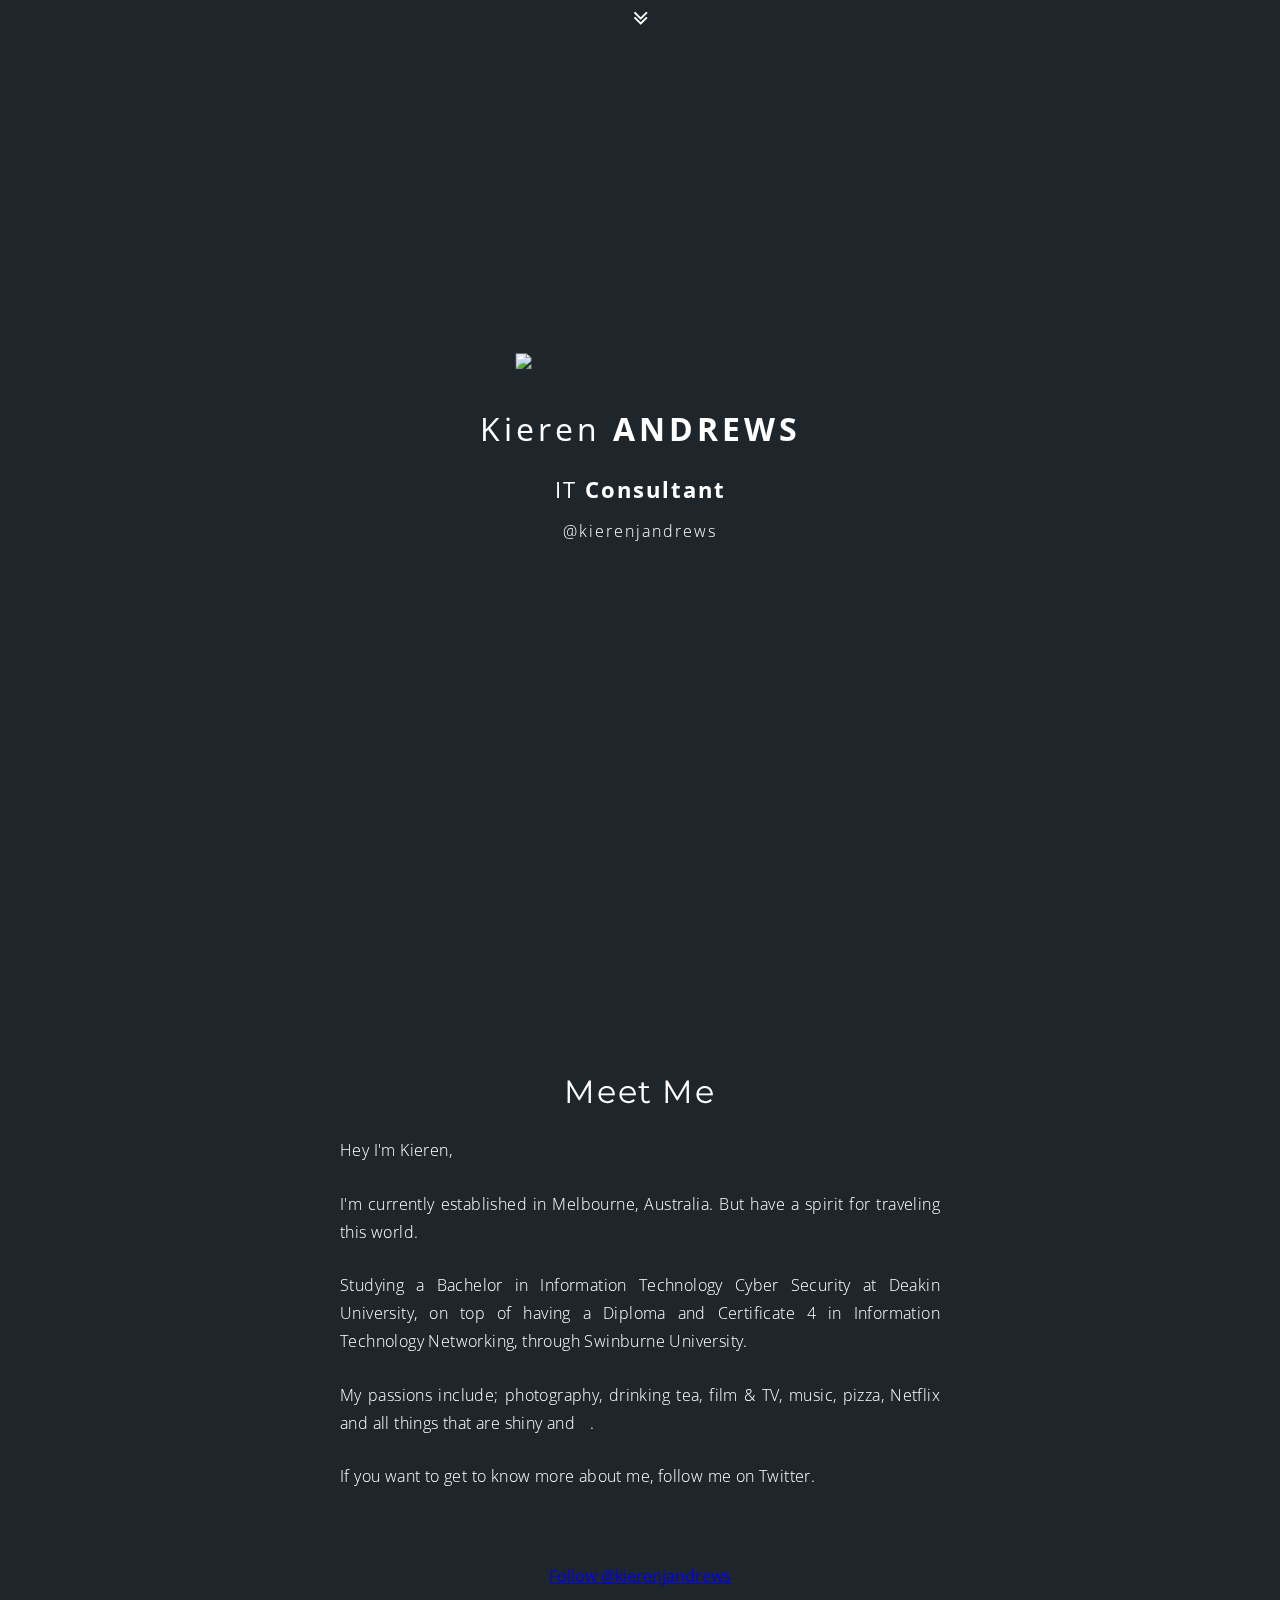
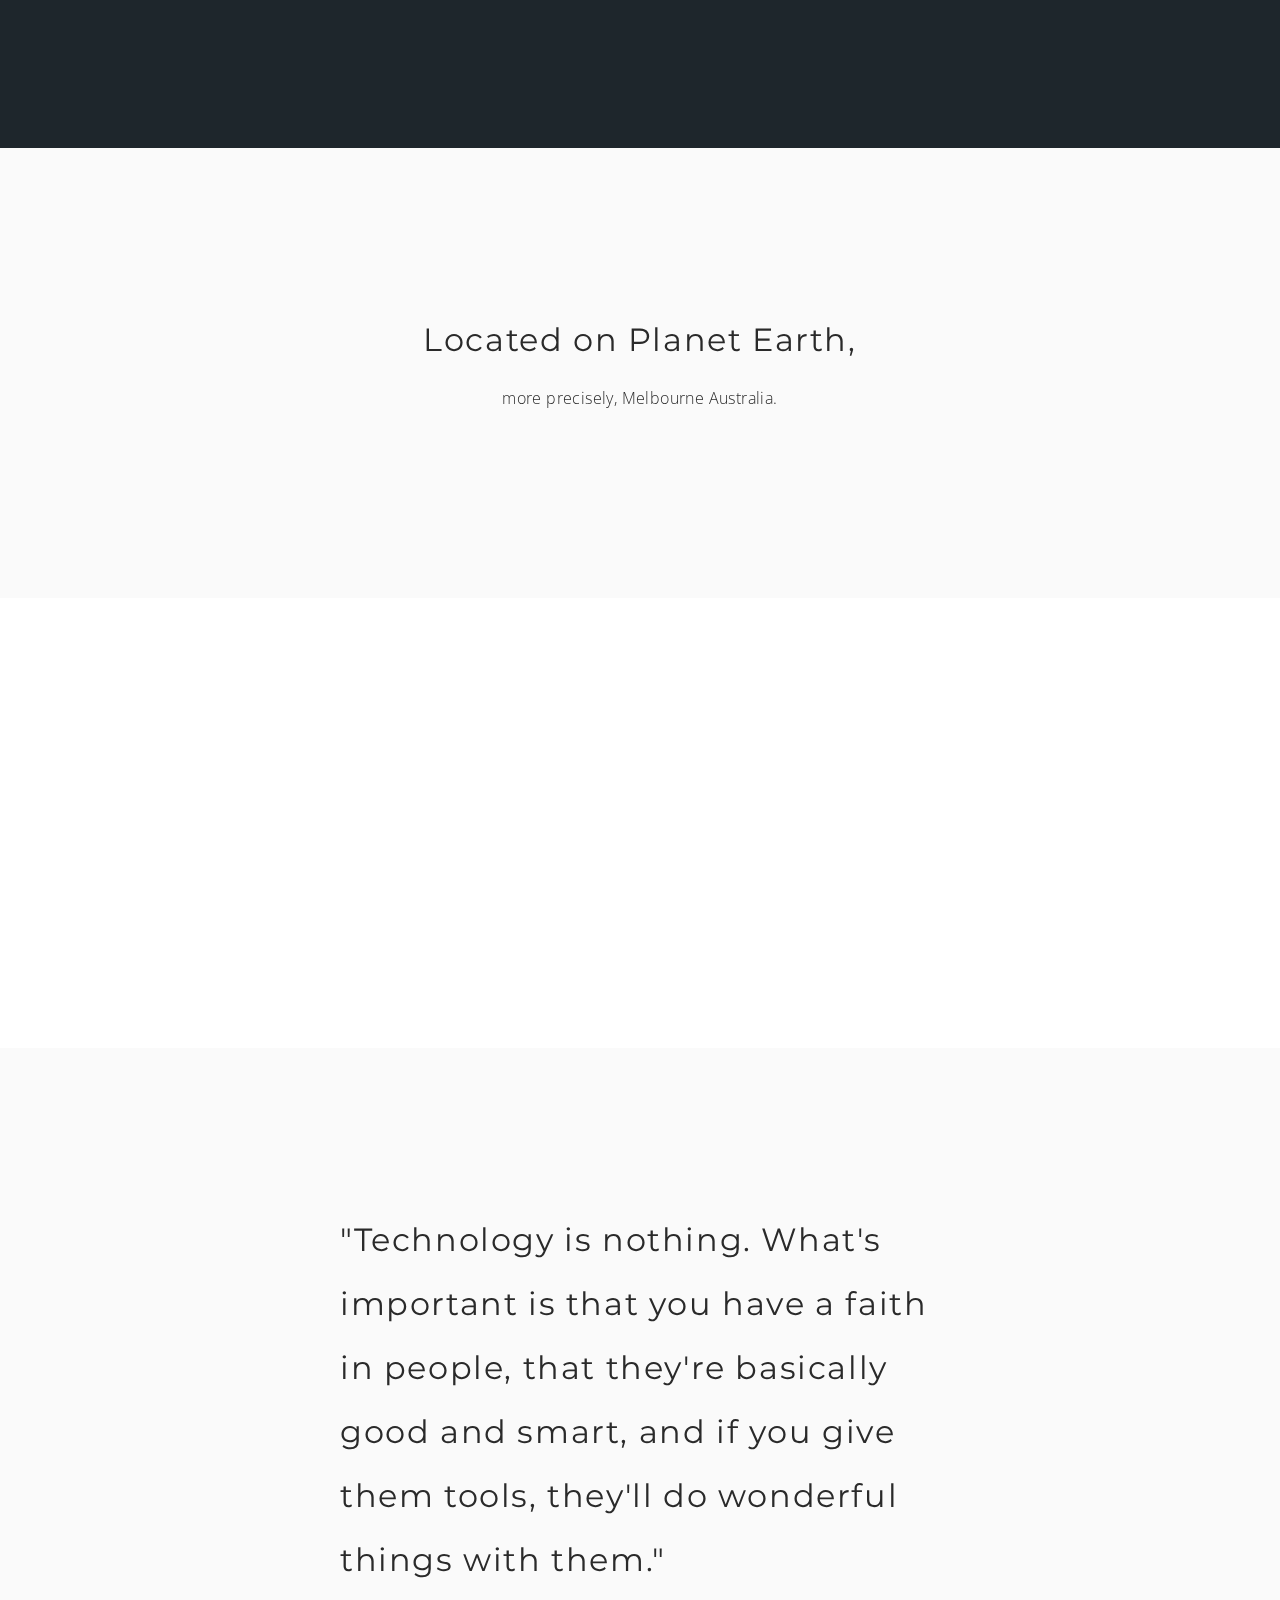
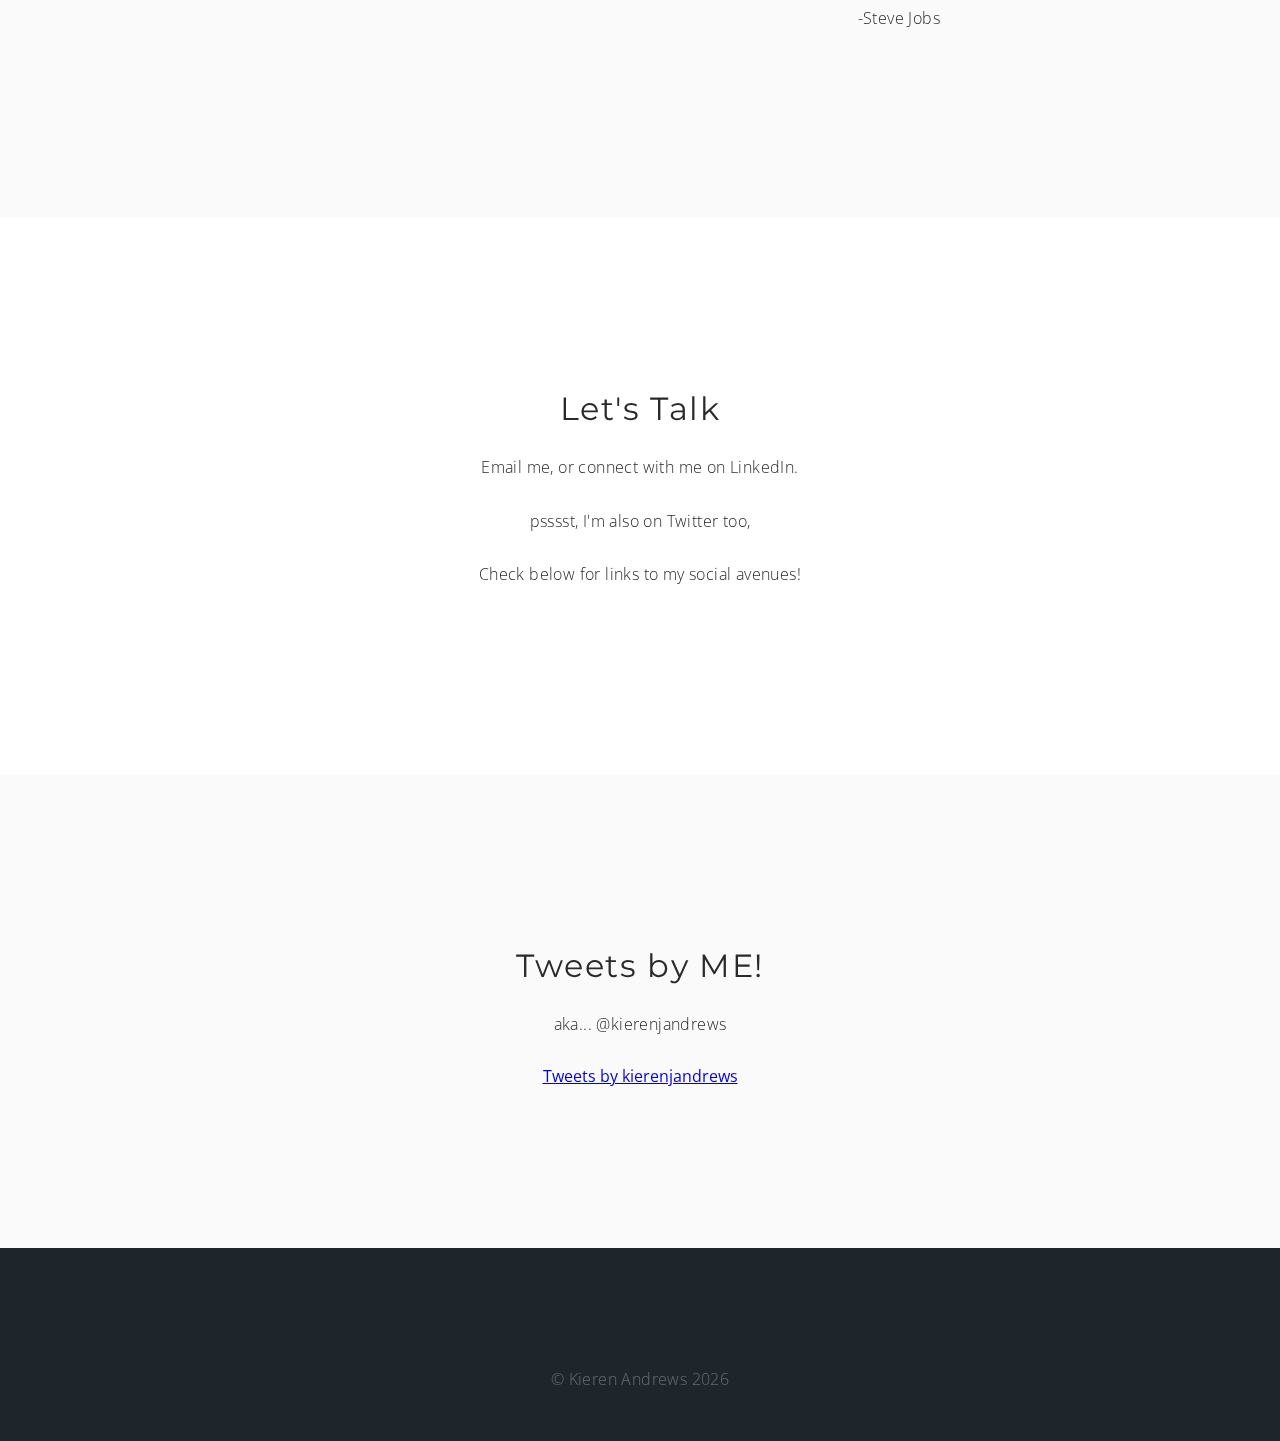
==== commit 2bacd11a: "fixed bad merge" ====
--- a/index.html
+++ b/index.html
@@ -144,9 +144,6 @@
         </div>
     </section>
 
-
-<<<<<<< HEAD
-=======
     <!-- TWITTER FEED -->
 
     <section>
@@ -156,8 +153,6 @@
             <a class="twitter-timeline" href="https://twitter.com/kierenjandrews">Tweets by kierenjandrews</a> 
         </div>
     </section>
-
->>>>>>> origin/master
 
     <!-- FOOTER + SOCIAL ICONS -->
 
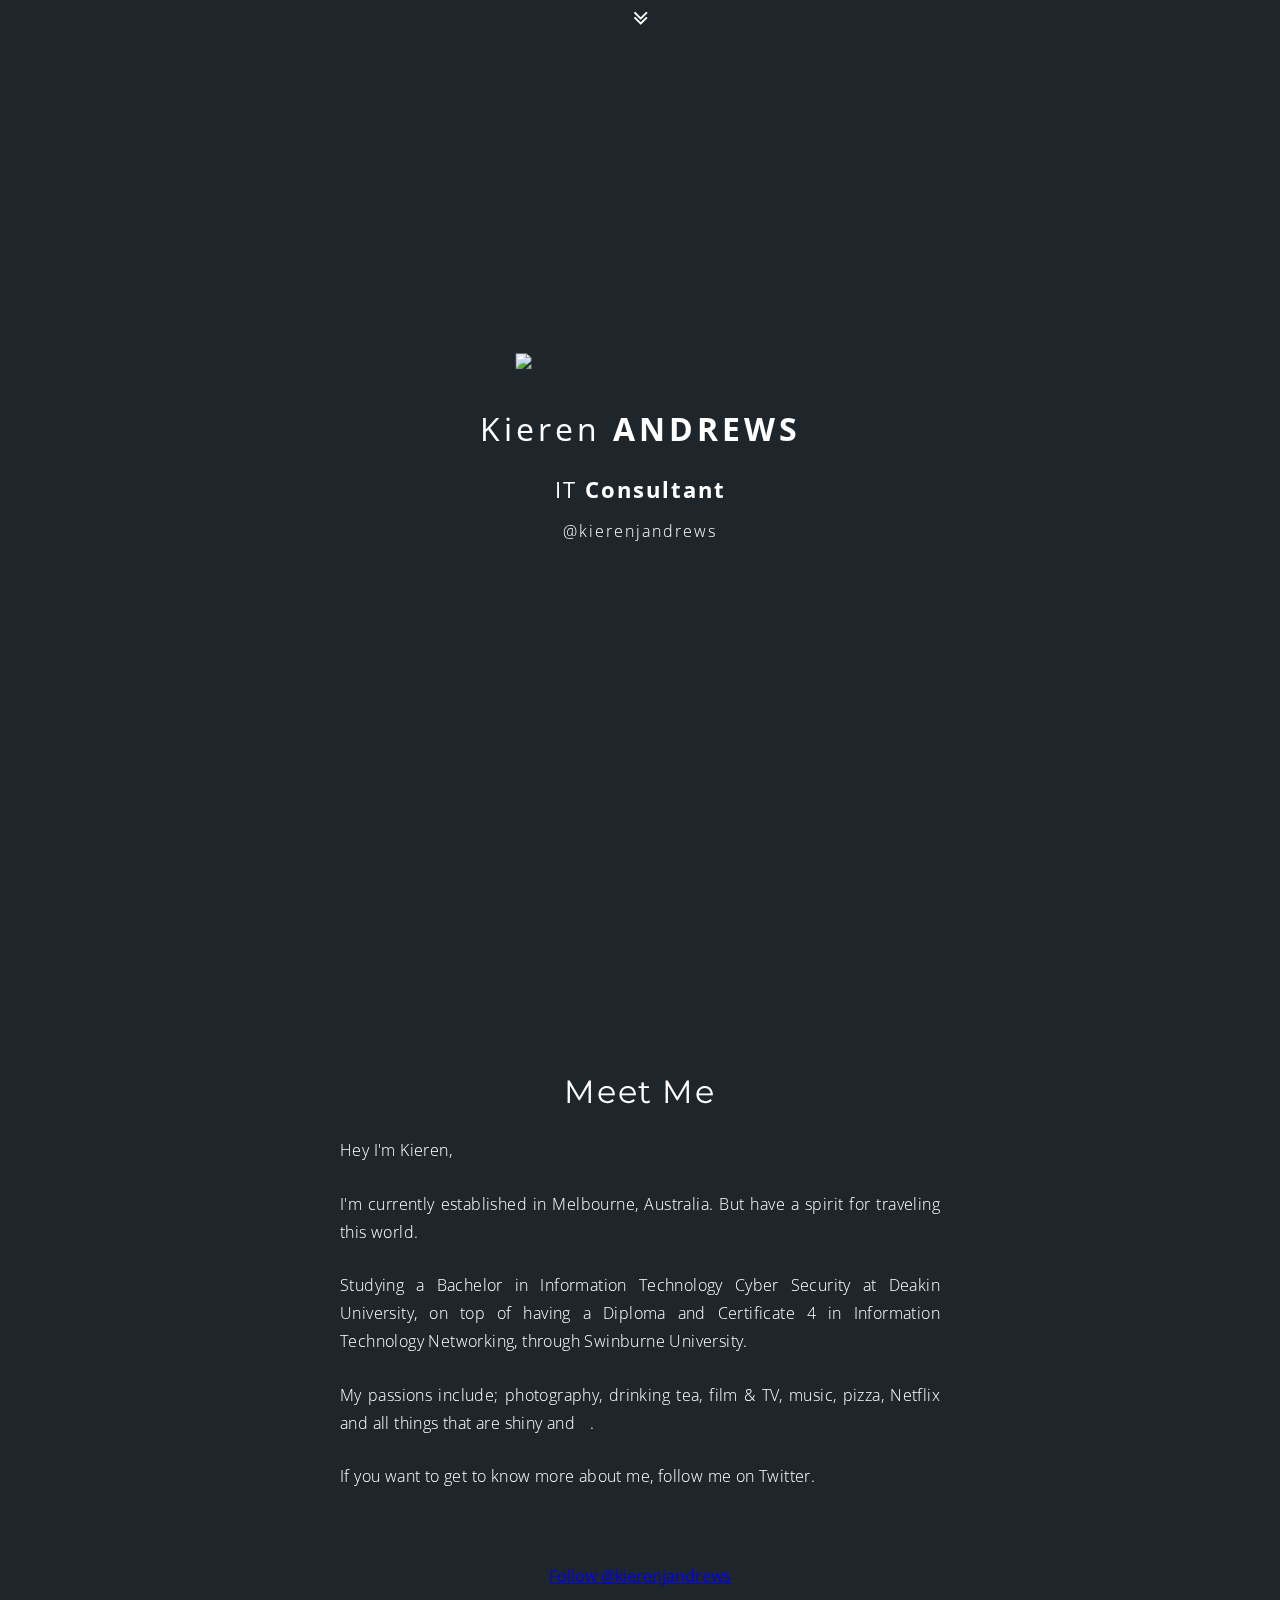
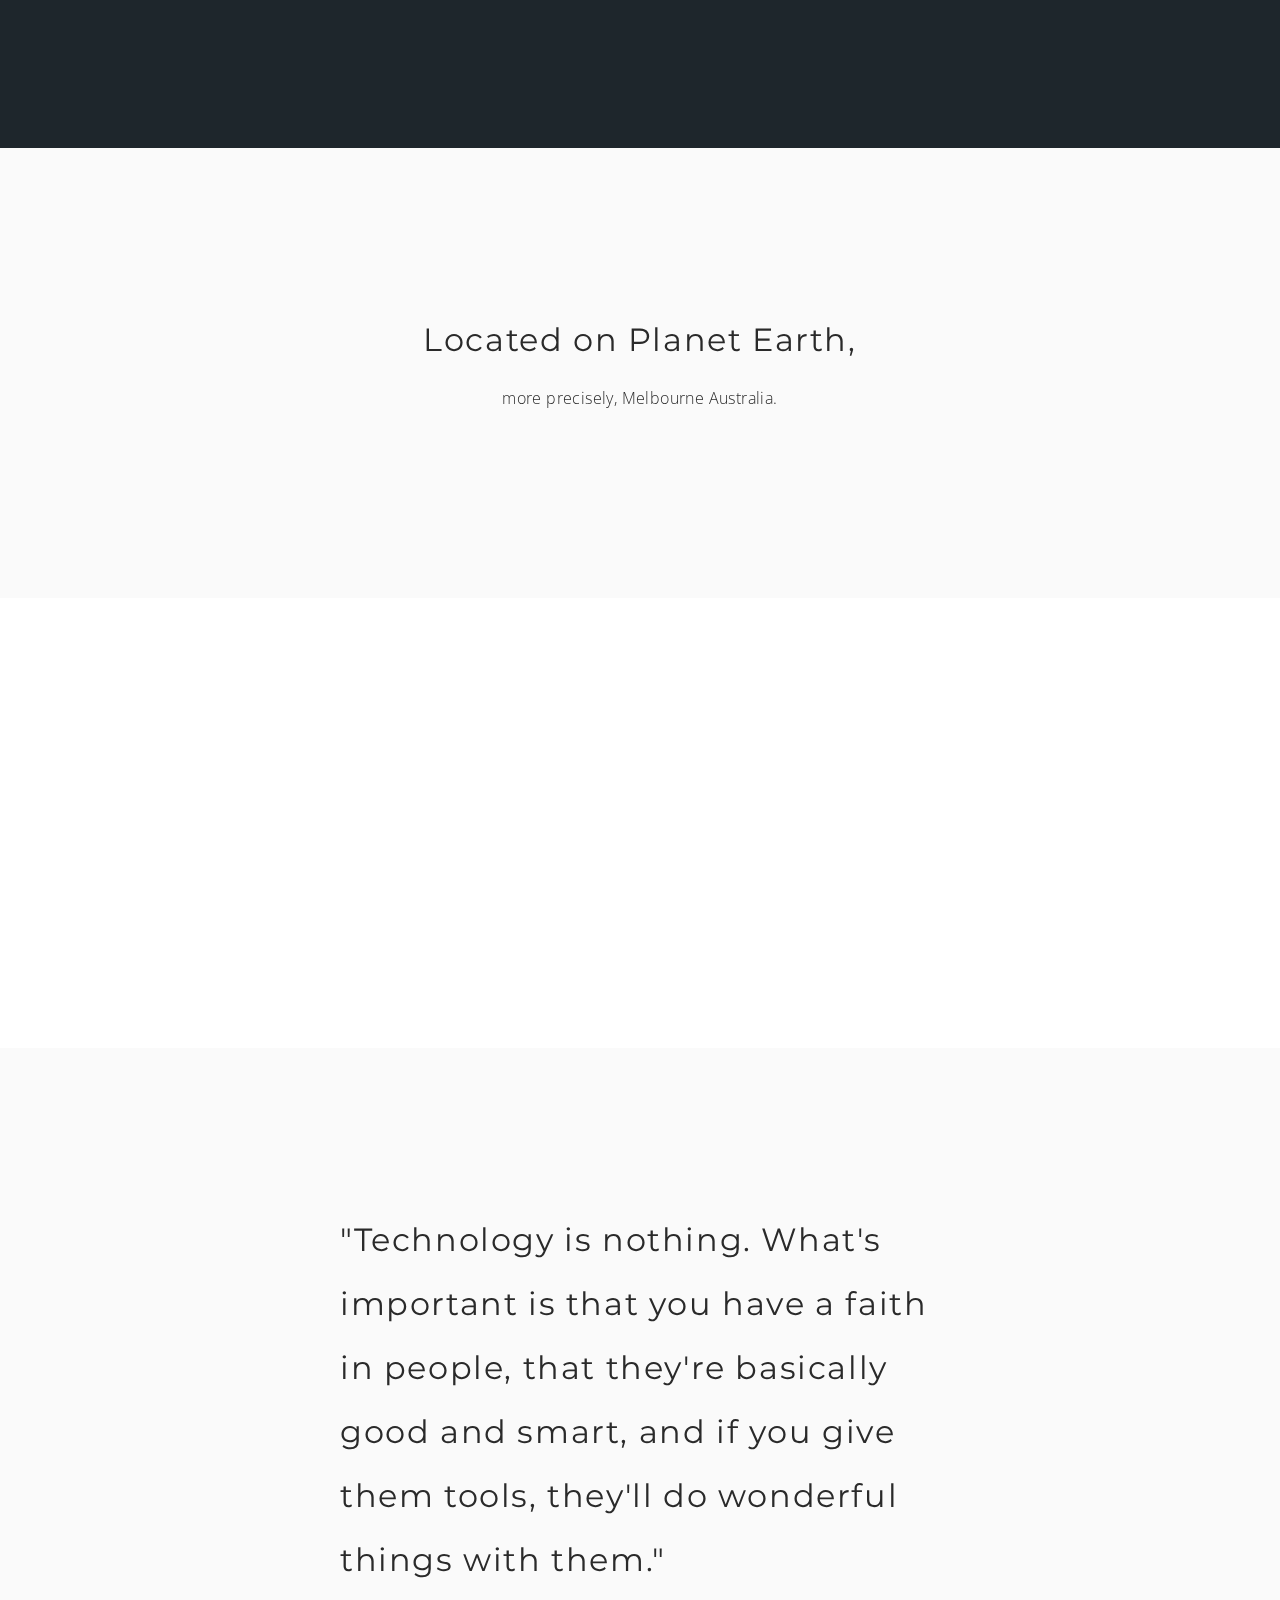
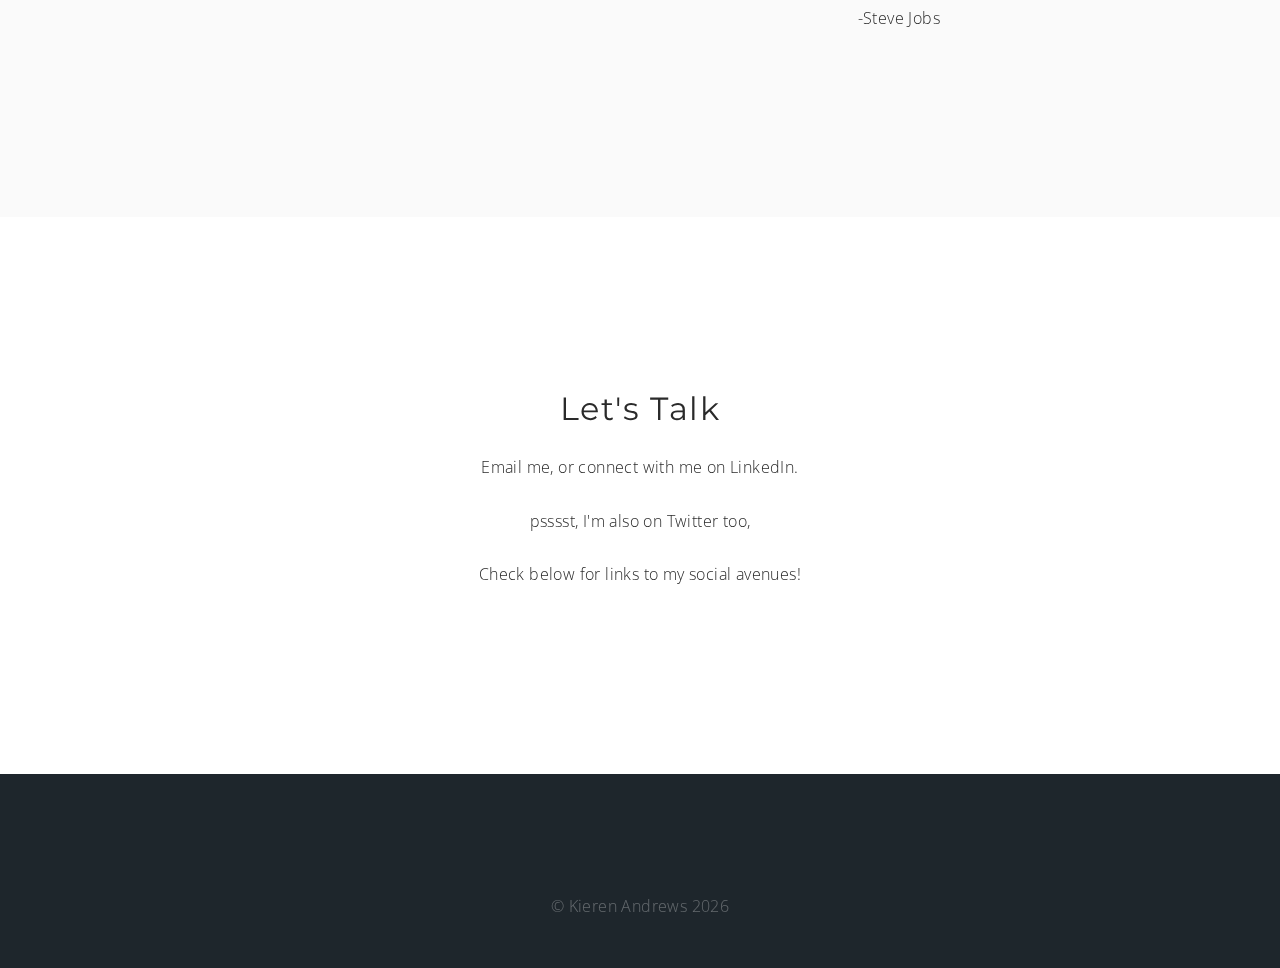
==== commit a1ec768d: "deleted twitter timeline... again" ====
--- a/index.html
+++ b/index.html
@@ -144,16 +144,6 @@
         </div>
     </section>
 
-    <!-- TWITTER FEED -->
-
-    <section>
-        <div class="box align-center">
-            <h2 class="align-center">Tweets by ME!</h2>
-            <p class="align-center"> aka... @kierenjandrews </p>
-            <a class="twitter-timeline" href="https://twitter.com/kierenjandrews">Tweets by kierenjandrews</a> 
-        </div>
-    </section>
-
     <!-- FOOTER + SOCIAL ICONS -->
 
     <footer>
@@ -179,6 +169,8 @@
         </div>
     </footer>
     <script type="text/javascript" src="static/js/scroll.js"></script>
+
+    <!-- google analytics  -->
     <script>
       (function(i,s,o,g,r,a,m){i['GoogleAnalyticsObject']=r;i[r]=i[r]||function(){
       (i[r].q=i[r].q||[]).push(arguments)},i[r].l=1*new Date();a=s.createElement(o),
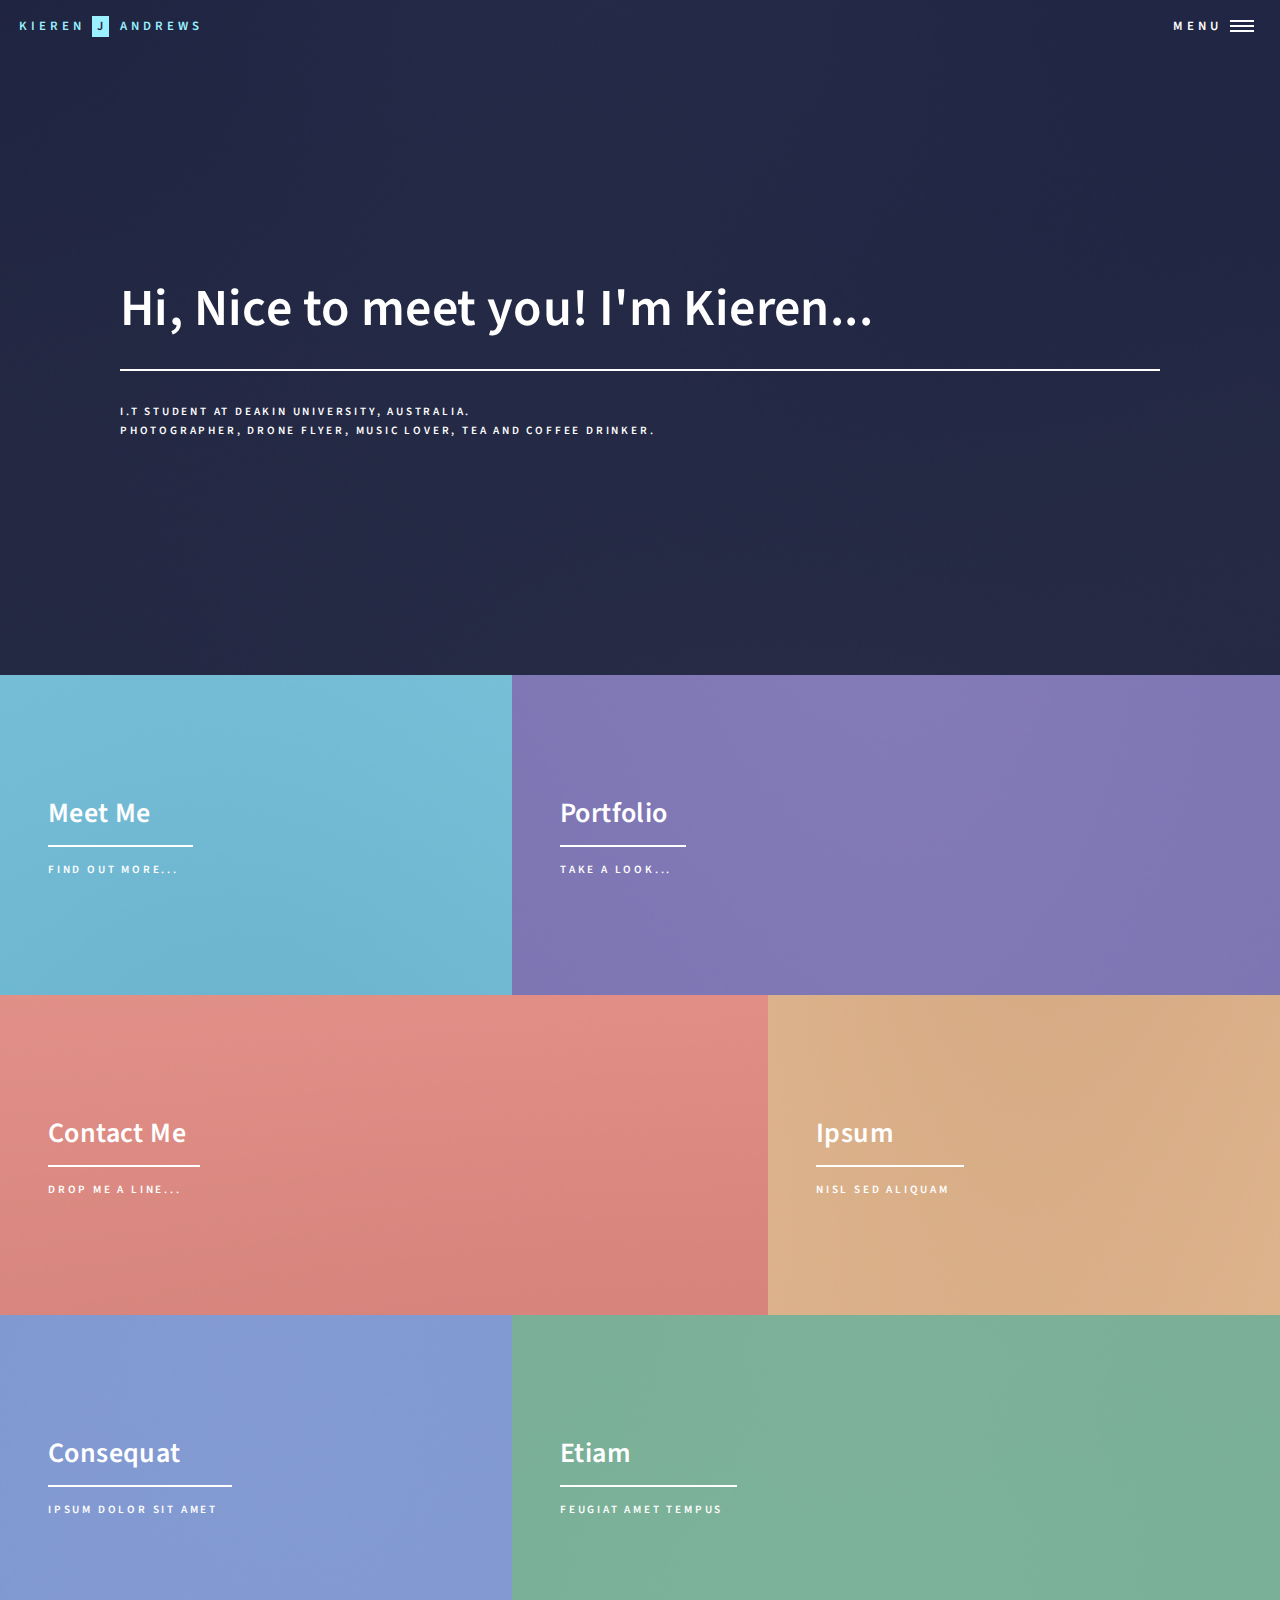
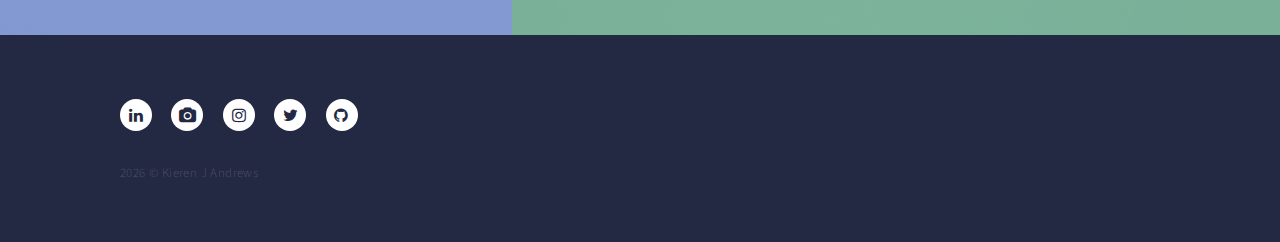
==== commit b5834da6: "New site layout" ====
--- a/index.html
+++ b/index.html
@@ -1,187 +1,151 @@
-<!DOCTYPE html>
-<html>
-
-<head>
-  <meta charset="UTF-8">
-  <meta name="viewport" content="width=device-width, initial-scale=1">
-  <title>Kieren Andrews - Consultant </title>
-  <link href="./static/css/base.css" type="text/css" rel="stylesheet" />
-  <link href=" https://maxcdn.bootstrapcdn.com/font-awesome/4.7.0/css/font-awesome.min.css" type="text/css" rel="stylesheet" />
-  <link rel="icon" href="./static/img/logos/favicon.png" />
-  <script src="https://cdnjs.cloudflare.com/ajax/libs/jquery/3.1.1/jquery.min.js"></script>
-  <script src="./static/js/instafeed.min.js" type="text/javascript"></script>
-  <script async src="https://platform.twitter.com/widgets.js" type="text/javascript" charset="utf-8"></script>
-</head>
-
-
-<!-- HEADDING + LOGO -->
-
-<body>
-  <header class="hypercode-bg">
-    <div class="box align-center">
-      <div class="header-wrapper">
-        <img class="header-logo" src="./static/img/logos/kja-logo.min.svg">
-        <br/>
-        <h1 class="header-name">Kieren <b>ANDREWS</b></h3>
-                <h3 class="header-role">IT <b>Consultant</b></h3>
-                <h3 class="header-tagline">@kierenjandrews</h3>
-            </div>
-        </div>
-        <span id="down-arrow" class="more-arrow"><i class="fa fa-angle-double-down"></i></span>
-    </header>
-
-
-
-    <!-- MEET ME + ABOUT ME -->
-
-    <section class="background-portrait">
-        <div class="box align-center">
-            <h2 class="align-center">Meet Me</h2>
-            <p class="align-justify">Hey I'm Kieren,</p>
-            <p class="align-justify">I'm currently established in Melbourne, Australia. But have a spirit for traveling this world.</p>
-            <p class="align-justify">Studying a Bachelor in Information Technology Cyber Security at Deakin University, on top of having a Diploma and Certificate 4 in Information Technology Networking, through Swinburne University.</p>
-            <p class="align-justify">My passions include; photography, drinking tea, film &amp; TV, music, pizza, Netflix and all things that are shiny and .</p>
-            <p class="align-justify">If you want to get to know more about me, follow me on Twitter.</p>
-            <br/>
-            <br/>
-            <a class="twitter-follow-button"
-              href="https://twitter.com/kierenjandrews">
-            Follow @kierenjandrews</a>
-
-        </div>
-    </section>
-
-
-
-
-    <!-- SERVICES -->
-
-    <!-- <section>
-        <div class="box align-center">
-            <h2 class="align-center">What I Can Do For You</h2>
-            <p class="align-center">I can* (and this isn't an exhaustive list, but it gives a rough outline):</p>
-            <br/>
-            <p class="align-center">
-                <p<center>Set up a Secure Home Network + WiFi</p>
-                <p<center>Help problem solve IT related issues within your Home Network</p>
-                <p<center>Set up peripherals (ie Printers &amp; External Harddrives)</p>
-                <p<center>Training in a wide range of devices, operating systems, apps and programs^</p>
-                <p<center>Provide advice and answer questions you may have</p>
-                <p<center>Teach your Nanna how to use a mobile phone</p>
-            </p>
-
-
-            <div class="align-center">
-                <a class="boxed" a href="services.html" style="text-decoration:none; color:black" style="">
-                    <span class="text">Want to know more?</span>
-                    <span class="line -right"></span>
-                    <span class="line -top"></span>
-                    <span class="line -left"></span>
-                    <span class="line -bottom"></span>
-                </a>
-            </div>
-
-            <br/>
-            <p class="align-center muted-text small-text"> ^ I can help you with a range of devices; from phones, tablets and computers. Operating systems; from iOS to Android, MAC OS to Windows. </p>
-            <p class="align-center muted-text small-text"> * These are things I should be able to do. Sometimes a task simply won't be within my abilities, I will be honest and upfront in telling you if that's the case. If possible, I will try my best to refer you to someone else who can take on your
-                job. </p>
-        </div>
-    </section> -->
-
-
-
-    <!-- LOCATION -->
-
-    <section>
-        <div class="box align-center">
-            <h2 class="align-center">Located on Planet Earth,</h2>
-            <p class="align-center">more precisely, Melbourne Australia.</p>
-        </div>
-    </section>
-
-
-    <!-- GOOGLE MAPS -->
-
-    <section class="section-minimal">
-        </div>
-        <div style="height: 450px;" id="map"></div>
-        <script src="https://maps.googleapis.com/maps/api/js?key=AIzaSyBqlaFbinND4aOyfIya0SFJJjajcgiv3Dc">
-        </script>
-        <script src="./static/js/gmaps.js"></script>
-    </section>
-
-
-    <!-- QUOTE -->
-
-    <section>
-        <div class="box">
-            <h2 class="align-left">"Technology is nothing. What's important is that you have a faith in people, that they're basically good and smart, and if you give them tools, they'll do wonderful things with them." </h2>
-            <p class="align-right">-Steve Jobs</p>
-        </div>
-    </section>
-
-
-    <!-- CONTACT -->
-
-    <section>
-        <div class="box align-center">
-            <h2 class="align-center">Let's Talk</h2>
-            <p class="align-center">Email me, or connect with me on LinkedIn.</p>
-            <p class="align-center">psssst, I'm also on Twitter too,</p>
-            <p class="align-center">Check below for links to my social avenues! </p>
-
-            <!-- <div class="align-center">
-                <a class="boxed" onclick="window.location.href='mailto:kierenjandrews@gmail.com?subject= Getting in touch, from kandrews.tk';" target="_blank">
-                    <span class="text">Email Me</span>
-                    <span class="line -right"></span>
-                    <span class="line -top"></span>
-                    <span class="line -left"></span>
-                    <span class="line -bottom"></span>
-                </a>
-            </div> -->
-
-
-        </div>
-    </section>
-
-    <!-- FOOTER + SOCIAL ICONS -->
-
-    <footer>
-        <div class="box">
-            <div class="social-icons socicons">
-                <a onclick="window.location.href='mailto:kierenjandrews@gmail.com?subject= Getting in touch, from kandrews.tk';" target="_blank"><i class="socicon-telegram"></i></a>
-                <a href="https://linkedin.com/in/kierenjandrews" target="_blank"><i class="socicon-linkedin"></i></a>
-                <a href="http://twitter.com/kierenjandrews" target="_blank"><i class="socicon-twitter"></i></a>
-                <a href="http://instagram.com/kierenjandrews" target="_blank"><i class="socicon-instagram"></i></a>
-                <!-- <a href="http://github.com/kierenjandrews" target="_blank"><i class="socicon-github"></i></a> -->
-
-
-            </div>
-            <p class="center">
-            </p>
-            <p class="align-center">&copy; Kieren Andrews
-                <script>
-                    var d = new Date();
-                    document.write(d.getUTCFullYear())
-                </script>
-            </p>
-
-        </div>
-    </footer>
-    <script type="text/javascript" src="static/js/scroll.js"></script>
-
-    <!-- google analytics  -->
-    <script>
-      (function(i,s,o,g,r,a,m){i['GoogleAnalyticsObject']=r;i[r]=i[r]||function(){
-      (i[r].q=i[r].q||[]).push(arguments)},i[r].l=1*new Date();a=s.createElement(o),
-      m=s.getElementsByTagName(o)[0];a.async=1;a.src=g;m.parentNode.insertBefore(a,m)
-      })(window,document,'script','https://www.google-analytics.com/analytics.js','ga');
-
-      ga('create', 'UA-100330405-1', 'auto');
-      ga('send', 'pageview');
-
-    </script>
-
-</body>
-
-</html>
+<!DOCTYPE HTML>
+<!--
+	Forty by HTML5 UP
+	html5up.net | @ajlkn
+	Free for personal and commercial use under the CCA 3.0 license (html5up.net/license)
+-->
+<html>
+	<head>
+		<title>Kieren J Andrews | Home</title>
+		<meta charset="utf-8" />
+		<meta name="viewport" content="width=device-width, initial-scale=1, user-scalable=no" />
+		<!--[if lte IE 8]><script src="assets/js/ie/html5shiv.js"></script><![endif]-->
+		<link rel="stylesheet" href="assets/css/main.css" />
+		<!--[if lte IE 9]><link rel="stylesheet" href="assets/css/ie9.css" /><![endif]-->
+		<!--[if lte IE 8]><link rel="stylesheet" href="assets/css/ie8.css" /><![endif]-->
+	</head>
+	<body>
+
+		<!-- Wrapper -->
+			<div id="wrapper">
+
+				<!-- Header -->
+					<header id="header" class="alt">
+						<a href="index.html" class="logo"><span>Kieren</span> <strong>J</strong> <span>Andrews</span></a>
+						<nav>
+							<a href="#menu">Menu</a>
+						</nav>
+					</header>
+
+				<!-- Menu -->
+					<nav id="menu">
+						<ul class="links">
+							<li><a href="index.html">Home</a></li>
+							<li><a href="aboutme.html">About Me</a></li>
+							<li><a href=".\portfolio\photography.html">Portfolio</a></li>
+							<li><a href="elements.html">Elements</a></li>
+						</ul>
+						<ul class="actions vertical">
+						</ul>
+					</nav>
+
+				<!-- Banner -->
+					<section id="banner" class="major">
+						<div class="inner">
+							<header class="major">
+								<h1>Hi, Nice to meet you! I'm Kieren...</h1>
+							</header>
+							<div class="content">
+								<p>I.T Student at Deakin University, Australia.<br />
+								Photographer, Drone Flyer, Music Lover, Tea and Coffee Drinker.</p>
+								<ul class="actions">
+								</ul>
+							</div>
+						</div>
+					</section>
+
+				<!-- Main -->
+					<div id="main">
+
+						<!-- One -->
+							<section id="one" class="tiles">
+								<article>
+									<span class="image">
+										<img src="images/pic01.jpg" alt="" />
+									</span>
+									<header class="major">
+										<h3><a href="meetme.html" class="link">Meet Me</a></h3>
+										<p>Find out more...</p>
+									</header>
+								</article>
+								<article>
+									<span class="image">
+										<img src="images/pic02.jpg" alt="" />
+									</span>
+									<header class="major">
+										<h3><a href=".\portfolio\photography.html" class="link">Portfolio</a></h3>
+										<p>Take A Look...</p>
+									</header>
+								</article>
+								<article>
+									<span class="image">
+										<img src="images/pic03.jpg" alt="" />
+									</span>
+									<header class="major">
+										<h3><a href="contact.html" class="link">Contact Me</a></h3>
+										<p>Drop Me A Line...</p>
+									</header>
+								</article>
+								<article>
+									<span class="image">
+										<img src="images/pic04.jpg" alt="" />
+									</span>
+									<header class="major">
+										<h3><a href="landing.html" class="link">Ipsum</a></h3>
+										<p>Nisl sed aliquam</p>
+									</header>
+								</article>
+								<article>
+									<span class="image">
+										<img src="images/pic05.jpg" alt="" />
+									</span>
+									<header class="major">
+										<h3><a href="landing.html" class="link">Consequat</a></h3>
+										<p>Ipsum dolor sit amet</p>
+									</header>
+								</article>
+								<article>
+									<span class="image">
+										<img src="images/pic06.jpg" alt="" />
+									</span>
+									<header class="major">
+										<h3><a href="landing.html" class="link">Etiam</a></h3>
+										<p>Feugiat amet tempus</p>
+									</header>
+								</article>
+							</section>
+
+					</div>
+
+
+				<!-- Footer -->
+					<footer id="footer">
+						<div class="inner">
+							<ul class="icons">
+								<li><a href="#" class="icon alt fa-linkedin"><span class="label">LinkedIn</span></a></li>
+								<li><a href="#" class="icon alt fa-camera"><span class="label">Unsplash</span></a></li>
+								<li><a href="#" class="icon alt fa-instagram"><span class="label">Instagram</span></a></li>
+								<li><a href="#" class="icon alt fa-twitter"><span class="label">Twitter</span></a></li>
+								<li><a href="#" class="icon alt fa-github"><span class="label">GitHub</span></a></li>
+
+							</ul>
+							<ul class="copyright">
+								<li><script>var d = new Date();document.write(d.getUTCFullYear())</script> &copy; Kieren J Andrews</li>
+							</ul>
+						</div>
+					</footer>
+
+			</div>
+
+		<!-- Scripts -->
+			<script src="assets/js/jquery.min.js"></script>
+			<script src="assets/js/jquery.scrolly.min.js"></script>
+			<script src="assets/js/jquery.scrollex.min.js"></script>
+			<script src="assets/js/skel.min.js"></script>
+			<script src="assets/js/util.js"></script>
+			<!--[if lte IE 8]><script src="assets/js/ie/respond.min.js"></script><![endif]-->
+			<script src="assets/js/main.js"></script>
+
+
+	</body>
+</html>
--- a/assets/css/main.css
+++ b/assets/css/main.css
@@ -0,0 +1,3988 @@
+@import url(font-awesome.min.css);
+@import url("https://fonts.googleapis.com/css?family=Source+Sans+Pro:300,300italic,600,600italic");
+
+/*
+	Forty by HTML5 UP
+	html5up.net | @ajlkn
+	Free for personal and commercial use under the CCA 3.0 license (html5up.net/license)
+*/
+
+/* Reset */
+
+	html, body, div, span, applet, object, iframe, h1, h2, h3, h4, h5, h6, p, blockquote, pre, a, abbr, acronym, address, big, cite, code, del, dfn, em, img, ins, kbd, q, s, samp, small, strike, strong, sub, sup, tt, var, b, u, i, center, dl, dt, dd, ol, ul, li, fieldset, form, label, legend, table, caption, tbody, tfoot, thead, tr, th, td, article, aside, canvas, details, embed, figure, figcaption, footer, header, hgroup, menu, nav, output, ruby, section, summary, time, mark, audio, video {
+		margin: 0;
+		padding: 0;
+		border: 0;
+		font-size: 100%;
+		font: inherit;
+		vertical-align: baseline;
+	}
+
+	article, aside, details, figcaption, figure, footer, header, hgroup, menu, nav, section {
+		display: block;
+	}
+
+	body {
+		line-height: 1;
+	}
+
+	ol, ul {
+		list-style: none;
+	}
+
+	blockquote, q {
+		quotes: none;
+	}
+
+	blockquote:before, blockquote:after, q:before, q:after {
+		content: '';
+		content: none;
+	}
+
+	table {
+		border-collapse: collapse;
+		border-spacing: 0;
+	}
+
+	body {
+		-webkit-text-size-adjust: none;
+	}
+
+/* Box Model */
+
+	*, *:before, *:after {
+		-moz-box-sizing: border-box;
+		-webkit-box-sizing: border-box;
+		box-sizing: border-box;
+	}
+
+/* Grid */
+
+	.row {
+		border-bottom: solid 1px transparent;
+		-moz-box-sizing: border-box;
+		-webkit-box-sizing: border-box;
+		box-sizing: border-box;
+	}
+
+	.row > * {
+		float: left;
+		-moz-box-sizing: border-box;
+		-webkit-box-sizing: border-box;
+		box-sizing: border-box;
+	}
+
+	.row:after, .row:before {
+		content: '';
+		display: block;
+		clear: both;
+		height: 0;
+	}
+
+	.row.uniform > * > :first-child {
+		margin-top: 0;
+	}
+
+	.row.uniform > * > :last-child {
+		margin-bottom: 0;
+	}
+
+	.row.\30 \25 > * {
+		padding: 0 0 0 0em;
+	}
+
+	.row.\30 \25 {
+		margin: 0 0 -1px 0em;
+	}
+
+	.row.uniform.\30 \25 > * {
+		padding: 0em 0 0 0em;
+	}
+
+	.row.uniform.\30 \25 {
+		margin: 0em 0 -1px 0em;
+	}
+
+	.row > * {
+		padding: 0 0 0 2em;
+	}
+
+	.row {
+		margin: 0 0 -1px -2em;
+	}
+
+	.row.uniform > * {
+		padding: 2em 0 0 2em;
+	}
+
+	.row.uniform {
+		margin: -2em 0 -1px -2em;
+	}
+
+	.row.\32 00\25 > * {
+		padding: 0 0 0 4em;
+	}
+
+	.row.\32 00\25 {
+		margin: 0 0 -1px -4em;
+	}
+
+	.row.uniform.\32 00\25 > * {
+		padding: 4em 0 0 4em;
+	}
+
+	.row.uniform.\32 00\25 {
+		margin: -4em 0 -1px -4em;
+	}
+
+	.row.\31 50\25 > * {
+		padding: 0 0 0 3em;
+	}
+
+	.row.\31 50\25 {
+		margin: 0 0 -1px -3em;
+	}
+
+	.row.uniform.\31 50\25 > * {
+		padding: 3em 0 0 3em;
+	}
+
+	.row.uniform.\31 50\25 {
+		margin: -3em 0 -1px -3em;
+	}
+
+	.row.\35 0\25 > * {
+		padding: 0 0 0 1em;
+	}
+
+	.row.\35 0\25 {
+		margin: 0 0 -1px -1em;
+	}
+
+	.row.uniform.\35 0\25 > * {
+		padding: 1em 0 0 1em;
+	}
+
+	.row.uniform.\35 0\25 {
+		margin: -1em 0 -1px -1em;
+	}
+
+	.row.\32 5\25 > * {
+		padding: 0 0 0 0.5em;
+	}
+
+	.row.\32 5\25 {
+		margin: 0 0 -1px -0.5em;
+	}
+
+	.row.uniform.\32 5\25 > * {
+		padding: 0.5em 0 0 0.5em;
+	}
+
+	.row.uniform.\32 5\25 {
+		margin: -0.5em 0 -1px -0.5em;
+	}
+
+	.\31 2u, .\31 2u\24 {
+		width: 100%;
+		clear: none;
+		margin-left: 0;
+	}
+
+	.\31 1u, .\31 1u\24 {
+		width: 91.6666666667%;
+		clear: none;
+		margin-left: 0;
+	}
+
+	.\31 0u, .\31 0u\24 {
+		width: 83.3333333333%;
+		clear: none;
+		margin-left: 0;
+	}
+
+	.\39 u, .\39 u\24 {
+		width: 75%;
+		clear: none;
+		margin-left: 0;
+	}
+
+	.\38 u, .\38 u\24 {
+		width: 66.6666666667%;
+		clear: none;
+		margin-left: 0;
+	}
+
+	.\37 u, .\37 u\24 {
+		width: 58.3333333333%;
+		clear: none;
+		margin-left: 0;
+	}
+
+	.\36 u, .\36 u\24 {
+		width: 50%;
+		clear: none;
+		margin-left: 0;
+	}
+
+	.\35 u, .\35 u\24 {
+		width: 41.6666666667%;
+		clear: none;
+		margin-left: 0;
+	}
+
+	.\34 u, .\34 u\24 {
+		width: 33.3333333333%;
+		clear: none;
+		margin-left: 0;
+	}
+
+	.\33 u, .\33 u\24 {
+		width: 25%;
+		clear: none;
+		margin-left: 0;
+	}
+
+	.\32 u, .\32 u\24 {
+		width: 16.6666666667%;
+		clear: none;
+		margin-left: 0;
+	}
+
+	.\31 u, .\31 u\24 {
+		width: 8.3333333333%;
+		clear: none;
+		margin-left: 0;
+	}
+
+	.\31 2u\24 + *,
+	.\31 1u\24 + *,
+	.\31 0u\24 + *,
+	.\39 u\24 + *,
+	.\38 u\24 + *,
+	.\37 u\24 + *,
+	.\36 u\24 + *,
+	.\35 u\24 + *,
+	.\34 u\24 + *,
+	.\33 u\24 + *,
+	.\32 u\24 + *,
+	.\31 u\24 + * {
+		clear: left;
+	}
+
+	.\-11u {
+		margin-left: 91.66667%;
+	}
+
+	.\-10u {
+		margin-left: 83.33333%;
+	}
+
+	.\-9u {
+		margin-left: 75%;
+	}
+
+	.\-8u {
+		margin-left: 66.66667%;
+	}
+
+	.\-7u {
+		margin-left: 58.33333%;
+	}
+
+	.\-6u {
+		margin-left: 50%;
+	}
+
+	.\-5u {
+		margin-left: 41.66667%;
+	}
+
+	.\-4u {
+		margin-left: 33.33333%;
+	}
+
+	.\-3u {
+		margin-left: 25%;
+	}
+
+	.\-2u {
+		margin-left: 16.66667%;
+	}
+
+	.\-1u {
+		margin-left: 8.33333%;
+	}
+
+	@media screen and (max-width: 1680px) {
+
+		.row > * {
+			padding: 0 0 0 2em;
+		}
+
+		.row {
+			margin: 0 0 -1px -2em;
+		}
+
+		.row.uniform > * {
+			padding: 2em 0 0 2em;
+		}
+
+		.row.uniform {
+			margin: -2em 0 -1px -2em;
+		}
+
+		.row.\32 00\25 > * {
+			padding: 0 0 0 4em;
+		}
+
+		.row.\32 00\25 {
+			margin: 0 0 -1px -4em;
+		}
+
+		.row.uniform.\32 00\25 > * {
+			padding: 4em 0 0 4em;
+		}
+
+		.row.uniform.\32 00\25 {
+			margin: -4em 0 -1px -4em;
+		}
+
+		.row.\31 50\25 > * {
+			padding: 0 0 0 3em;
+		}
+
+		.row.\31 50\25 {
+			margin: 0 0 -1px -3em;
+		}
+
+		.row.uniform.\31 50\25 > * {
+			padding: 3em 0 0 3em;
+		}
+
+		.row.uniform.\31 50\25 {
+			margin: -3em 0 -1px -3em;
+		}
+
+		.row.\35 0\25 > * {
+			padding: 0 0 0 1em;
+		}
+
+		.row.\35 0\25 {
+			margin: 0 0 -1px -1em;
+		}
+
+		.row.uniform.\35 0\25 > * {
+			padding: 1em 0 0 1em;
+		}
+
+		.row.uniform.\35 0\25 {
+			margin: -1em 0 -1px -1em;
+		}
+
+		.row.\32 5\25 > * {
+			padding: 0 0 0 0.5em;
+		}
+
+		.row.\32 5\25 {
+			margin: 0 0 -1px -0.5em;
+		}
+
+		.row.uniform.\32 5\25 > * {
+			padding: 0.5em 0 0 0.5em;
+		}
+
+		.row.uniform.\32 5\25 {
+			margin: -0.5em 0 -1px -0.5em;
+		}
+
+		.\31 2u\28xlarge\29, .\31 2u\24\28xlarge\29 {
+			width: 100%;
+			clear: none;
+			margin-left: 0;
+		}
+
+		.\31 1u\28xlarge\29, .\31 1u\24\28xlarge\29 {
+			width: 91.6666666667%;
+			clear: none;
+			margin-left: 0;
+		}
+
+		.\31 0u\28xlarge\29, .\31 0u\24\28xlarge\29 {
+			width: 83.3333333333%;
+			clear: none;
+			margin-left: 0;
+		}
+
+		.\39 u\28xlarge\29, .\39 u\24\28xlarge\29 {
+			width: 75%;
+			clear: none;
+			margin-left: 0;
+		}
+
+		.\38 u\28xlarge\29, .\38 u\24\28xlarge\29 {
+			width: 66.6666666667%;
+			clear: none;
+			margin-left: 0;
+		}
+
+		.\37 u\28xlarge\29, .\37 u\24\28xlarge\29 {
+			width: 58.3333333333%;
+			clear: none;
+			margin-left: 0;
+		}
+
+		.\36 u\28xlarge\29, .\36 u\24\28xlarge\29 {
+			width: 50%;
+			clear: none;
+			margin-left: 0;
+		}
+
+		.\35 u\28xlarge\29, .\35 u\24\28xlarge\29 {
+			width: 41.6666666667%;
+			clear: none;
+			margin-left: 0;
+		}
+
+		.\34 u\28xlarge\29, .\34 u\24\28xlarge\29 {
+			width: 33.3333333333%;
+			clear: none;
+			margin-left: 0;
+		}
+
+		.\33 u\28xlarge\29, .\33 u\24\28xlarge\29 {
+			width: 25%;
+			clear: none;
+			margin-left: 0;
+		}
+
+		.\32 u\28xlarge\29, .\32 u\24\28xlarge\29 {
+			width: 16.6666666667%;
+			clear: none;
+			margin-left: 0;
+		}
+
+		.\31 u\28xlarge\29, .\31 u\24\28xlarge\29 {
+			width: 8.3333333333%;
+			clear: none;
+			margin-left: 0;
+		}
+
+		.\31 2u\24\28xlarge\29 + *,
+		.\31 1u\24\28xlarge\29 + *,
+		.\31 0u\24\28xlarge\29 + *,
+		.\39 u\24\28xlarge\29 + *,
+		.\38 u\24\28xlarge\29 + *,
+		.\37 u\24\28xlarge\29 + *,
+		.\36 u\24\28xlarge\29 + *,
+		.\35 u\24\28xlarge\29 + *,
+		.\34 u\24\28xlarge\29 + *,
+		.\33 u\24\28xlarge\29 + *,
+		.\32 u\24\28xlarge\29 + *,
+		.\31 u\24\28xlarge\29 + * {
+			clear: left;
+		}
+
+		.\-11u\28xlarge\29 {
+			margin-left: 91.66667%;
+		}
+
+		.\-10u\28xlarge\29 {
+			margin-left: 83.33333%;
+		}
+
+		.\-9u\28xlarge\29 {
+			margin-left: 75%;
+		}
+
+		.\-8u\28xlarge\29 {
+			margin-left: 66.66667%;
+		}
+
+		.\-7u\28xlarge\29 {
+			margin-left: 58.33333%;
+		}
+
+		.\-6u\28xlarge\29 {
+			margin-left: 50%;
+		}
+
+		.\-5u\28xlarge\29 {
+			margin-left: 41.66667%;
+		}
+
+		.\-4u\28xlarge\29 {
+			margin-left: 33.33333%;
+		}
+
+		.\-3u\28xlarge\29 {
+			margin-left: 25%;
+		}
+
+		.\-2u\28xlarge\29 {
+			margin-left: 16.66667%;
+		}
+
+		.\-1u\28xlarge\29 {
+			margin-left: 8.33333%;
+		}
+
+	}
+
+	@media screen and (max-width: 1280px) {
+
+		.row > * {
+			padding: 0 0 0 1.5em;
+		}
+
+		.row {
+			margin: 0 0 -1px -1.5em;
+		}
+
+		.row.uniform > * {
+			padding: 1.5em 0 0 1.5em;
+		}
+
+		.row.uniform {
+			margin: -1.5em 0 -1px -1.5em;
+		}
+
+		.row.\32 00\25 > * {
+			padding: 0 0 0 3em;
+		}
+
+		.row.\32 00\25 {
+			margin: 0 0 -1px -3em;
+		}
+
+		.row.uniform.\32 00\25 > * {
+			padding: 3em 0 0 3em;
+		}
+
+		.row.uniform.\32 00\25 {
+			margin: -3em 0 -1px -3em;
+		}
+
+		.row.\31 50\25 > * {
+			padding: 0 0 0 2.25em;
+		}
+
+		.row.\31 50\25 {
+			margin: 0 0 -1px -2.25em;
+		}
+
+		.row.uniform.\31 50\25 > * {
+			padding: 2.25em 0 0 2.25em;
+		}
+
+		.row.uniform.\31 50\25 {
+			margin: -2.25em 0 -1px -2.25em;
+		}
+
+		.row.\35 0\25 > * {
+			padding: 0 0 0 0.75em;
+		}
+
+		.row.\35 0\25 {
+			margin: 0 0 -1px -0.75em;
+		}
+
+		.row.uniform.\35 0\25 > * {
+			padding: 0.75em 0 0 0.75em;
+		}
+
+		.row.uniform.\35 0\25 {
+			margin: -0.75em 0 -1px -0.75em;
+		}
+
+		.row.\32 5\25 > * {
+			padding: 0 0 0 0.375em;
+		}
+
+		.row.\32 5\25 {
+			margin: 0 0 -1px -0.375em;
+		}
+
+		.row.uniform.\32 5\25 > * {
+			padding: 0.375em 0 0 0.375em;
+		}
+
+		.row.uniform.\32 5\25 {
+			margin: -0.375em 0 -1px -0.375em;
+		}
+
+		.\31 2u\28large\29, .\31 2u\24\28large\29 {
+			width: 100%;
+			clear: none;
+			margin-left: 0;
+		}
+
+		.\31 1u\28large\29, .\31 1u\24\28large\29 {
+			width: 91.6666666667%;
+			clear: none;
+			margin-left: 0;
+		}
+
+		.\31 0u\28large\29, .\31 0u\24\28large\29 {
+			width: 83.3333333333%;
+			clear: none;
+			margin-left: 0;
+		}
+
+		.\39 u\28large\29, .\39 u\24\28large\29 {
+			width: 75%;
+			clear: none;
+			margin-left: 0;
+		}
+
+		.\38 u\28large\29, .\38 u\24\28large\29 {
+			width: 66.6666666667%;
+			clear: none;
+			margin-left: 0;
+		}
+
+		.\37 u\28large\29, .\37 u\24\28large\29 {
+			width: 58.3333333333%;
+			clear: none;
+			margin-left: 0;
+		}
+
+		.\36 u\28large\29, .\36 u\24\28large\29 {
+			width: 50%;
+			clear: none;
+			margin-left: 0;
+		}
+
+		.\35 u\28large\29, .\35 u\24\28large\29 {
+			width: 41.6666666667%;
+			clear: none;
+			margin-left: 0;
+		}
+
+		.\34 u\28large\29, .\34 u\24\28large\29 {
+			width: 33.3333333333%;
+			clear: none;
+			margin-left: 0;
+		}
+
+		.\33 u\28large\29, .\33 u\24\28large\29 {
+			width: 25%;
+			clear: none;
+			margin-left: 0;
+		}
+
+		.\32 u\28large\29, .\32 u\24\28large\29 {
+			width: 16.6666666667%;
+			clear: none;
+			margin-left: 0;
+		}
+
+		.\31 u\28large\29, .\31 u\24\28large\29 {
+			width: 8.3333333333%;
+			clear: none;
+			margin-left: 0;
+		}
+
+		.\31 2u\24\28large\29 + *,
+		.\31 1u\24\28large\29 + *,
+		.\31 0u\24\28large\29 + *,
+		.\39 u\24\28large\29 + *,
+		.\38 u\24\28large\29 + *,
+		.\37 u\24\28large\29 + *,
+		.\36 u\24\28large\29 + *,
+		.\35 u\24\28large\29 + *,
+		.\34 u\24\28large\29 + *,
+		.\33 u\24\28large\29 + *,
+		.\32 u\24\28large\29 + *,
+		.\31 u\24\28large\29 + * {
+			clear: left;
+		}
+
+		.\-11u\28large\29 {
+			margin-left: 91.66667%;
+		}
+
+		.\-10u\28large\29 {
+			margin-left: 83.33333%;
+		}
+
+		.\-9u\28large\29 {
+			margin-left: 75%;
+		}
+
+		.\-8u\28large\29 {
+			margin-left: 66.66667%;
+		}
+
+		.\-7u\28large\29 {
+			margin-left: 58.33333%;
+		}
+
+		.\-6u\28large\29 {
+			margin-left: 50%;
+		}
+
+		.\-5u\28large\29 {
+			margin-left: 41.66667%;
+		}
+
+		.\-4u\28large\29 {
+			margin-left: 33.33333%;
+		}
+
+		.\-3u\28large\29 {
+			margin-left: 25%;
+		}
+
+		.\-2u\28large\29 {
+			margin-left: 16.66667%;
+		}
+
+		.\-1u\28large\29 {
+			margin-left: 8.33333%;
+		}
+
+	}
+
+	@media screen and (max-width: 980px) {
+
+		.row > * {
+			padding: 0 0 0 1.5em;
+		}
+
+		.row {
+			margin: 0 0 -1px -1.5em;
+		}
+
+		.row.uniform > * {
+			padding: 1.5em 0 0 1.5em;
+		}
+
+		.row.uniform {
+			margin: -1.5em 0 -1px -1.5em;
+		}
+
+		.row.\32 00\25 > * {
+			padding: 0 0 0 3em;
+		}
+
+		.row.\32 00\25 {
+			margin: 0 0 -1px -3em;
+		}
+
+		.row.uniform.\32 00\25 > * {
+			padding: 3em 0 0 3em;
+		}
+
+		.row.uniform.\32 00\25 {
+			margin: -3em 0 -1px -3em;
+		}
+
+		.row.\31 50\25 > * {
+			padding: 0 0 0 2.25em;
+		}
+
+		.row.\31 50\25 {
+			margin: 0 0 -1px -2.25em;
+		}
+
+		.row.uniform.\31 50\25 > * {
+			padding: 2.25em 0 0 2.25em;
+		}
+
+		.row.uniform.\31 50\25 {
+			margin: -2.25em 0 -1px -2.25em;
+		}
+
+		.row.\35 0\25 > * {
+			padding: 0 0 0 0.75em;
+		}
+
+		.row.\35 0\25 {
+			margin: 0 0 -1px -0.75em;
+		}
+
+		.row.uniform.\35 0\25 > * {
+			padding: 0.75em 0 0 0.75em;
+		}
+
+		.row.uniform.\35 0\25 {
+			margin: -0.75em 0 -1px -0.75em;
+		}
+
+		.row.\32 5\25 > * {
+			padding: 0 0 0 0.375em;
+		}
+
+		.row.\32 5\25 {
+			margin: 0 0 -1px -0.375em;
+		}
+
+		.row.uniform.\32 5\25 > * {
+			padding: 0.375em 0 0 0.375em;
+		}
+
+		.row.uniform.\32 5\25 {
+			margin: -0.375em 0 -1px -0.375em;
+		}
+
+		.\31 2u\28medium\29, .\31 2u\24\28medium\29 {
+			width: 100%;
+			clear: none;
+			margin-left: 0;
+		}
+
+		.\31 1u\28medium\29, .\31 1u\24\28medium\29 {
+			width: 91.6666666667%;
+			clear: none;
+			margin-left: 0;
+		}
+
+		.\31 0u\28medium\29, .\31 0u\24\28medium\29 {
+			width: 83.3333333333%;
+			clear: none;
+			margin-left: 0;
+		}
+
+		.\39 u\28medium\29, .\39 u\24\28medium\29 {
+			width: 75%;
+			clear: none;
+			margin-left: 0;
+		}
+
+		.\38 u\28medium\29, .\38 u\24\28medium\29 {
+			width: 66.6666666667%;
+			clear: none;
+			margin-left: 0;
+		}
+
+		.\37 u\28medium\29, .\37 u\24\28medium\29 {
+			width: 58.3333333333%;
+			clear: none;
+			margin-left: 0;
+		}
+
+		.\36 u\28medium\29, .\36 u\24\28medium\29 {
+			width: 50%;
+			clear: none;
+			margin-left: 0;
+		}
+
+		.\35 u\28medium\29, .\35 u\24\28medium\29 {
+			width: 41.6666666667%;
+			clear: none;
+			margin-left: 0;
+		}
+
+		.\34 u\28medium\29, .\34 u\24\28medium\29 {
+			width: 33.3333333333%;
+			clear: none;
+			margin-left: 0;
+		}
+
+		.\33 u\28medium\29, .\33 u\24\28medium\29 {
+			width: 25%;
+			clear: none;
+			margin-left: 0;
+		}
+
+		.\32 u\28medium\29, .\32 u\24\28medium\29 {
+			width: 16.6666666667%;
+			clear: none;
+			margin-left: 0;
+		}
+
+		.\31 u\28medium\29, .\31 u\24\28medium\29 {
+			width: 8.3333333333%;
+			clear: none;
+			margin-left: 0;
+		}
+
+		.\31 2u\24\28medium\29 + *,
+		.\31 1u\24\28medium\29 + *,
+		.\31 0u\24\28medium\29 + *,
+		.\39 u\24\28medium\29 + *,
+		.\38 u\24\28medium\29 + *,
+		.\37 u\24\28medium\29 + *,
+		.\36 u\24\28medium\29 + *,
+		.\35 u\24\28medium\29 + *,
+		.\34 u\24\28medium\29 + *,
+		.\33 u\24\28medium\29 + *,
+		.\32 u\24\28medium\29 + *,
+		.\31 u\24\28medium\29 + * {
+			clear: left;
+		}
+
+		.\-11u\28medium\29 {
+			margin-left: 91.66667%;
+		}
+
+		.\-10u\28medium\29 {
+			margin-left: 83.33333%;
+		}
+
+		.\-9u\28medium\29 {
+			margin-left: 75%;
+		}
+
+		.\-8u\28medium\29 {
+			margin-left: 66.66667%;
+		}
+
+		.\-7u\28medium\29 {
+			margin-left: 58.33333%;
+		}
+
+		.\-6u\28medium\29 {
+			margin-left: 50%;
+		}
+
+		.\-5u\28medium\29 {
+			margin-left: 41.66667%;
+		}
+
+		.\-4u\28medium\29 {
+			margin-left: 33.33333%;
+		}
+
+		.\-3u\28medium\29 {
+			margin-left: 25%;
+		}
+
+		.\-2u\28medium\29 {
+			margin-left: 16.66667%;
+		}
+
+		.\-1u\28medium\29 {
+			margin-left: 8.33333%;
+		}
+
+	}
+
+	@media screen and (max-width: 736px) {
+
+		.row > * {
+			padding: 0 0 0 1.25em;
+		}
+
+		.row {
+			margin: 0 0 -1px -1.25em;
+		}
+
+		.row.uniform > * {
+			padding: 1.25em 0 0 1.25em;
+		}
+
+		.row.uniform {
+			margin: -1.25em 0 -1px -1.25em;
+		}
+
+		.row.\32 00\25 > * {
+			padding: 0 0 0 2.5em;
+		}
+
+		.row.\32 00\25 {
+			margin: 0 0 -1px -2.5em;
+		}
+
+		.row.uniform.\32 00\25 > * {
+			padding: 2.5em 0 0 2.5em;
+		}
+
+		.row.uniform.\32 00\25 {
+			margin: -2.5em 0 -1px -2.5em;
+		}
+
+		.row.\31 50\25 > * {
+			padding: 0 0 0 1.875em;
+		}
+
+		.row.\31 50\25 {
+			margin: 0 0 -1px -1.875em;
+		}
+
+		.row.uniform.\31 50\25 > * {
+			padding: 1.875em 0 0 1.875em;
+		}
+
+		.row.uniform.\31 50\25 {
+			margin: -1.875em 0 -1px -1.875em;
+		}
+
+		.row.\35 0\25 > * {
+			padding: 0 0 0 0.625em;
+		}
+
+		.row.\35 0\25 {
+			margin: 0 0 -1px -0.625em;
+		}
+
+		.row.uniform.\35 0\25 > * {
+			padding: 0.625em 0 0 0.625em;
+		}
+
+		.row.uniform.\35 0\25 {
+			margin: -0.625em 0 -1px -0.625em;
+		}
+
+		.row.\32 5\25 > * {
+			padding: 0 0 0 0.3125em;
+		}
+
+		.row.\32 5\25 {
+			margin: 0 0 -1px -0.3125em;
+		}
+
+		.row.uniform.\32 5\25 > * {
+			padding: 0.3125em 0 0 0.3125em;
+		}
+
+		.row.uniform.\32 5\25 {
+			margin: -0.3125em 0 -1px -0.3125em;
+		}
+
+		.\31 2u\28small\29, .\31 2u\24\28small\29 {
+			width: 100%;
+			clear: none;
+			margin-left: 0;
+		}
+
+		.\31 1u\28small\29, .\31 1u\24\28small\29 {
+			width: 91.6666666667%;
+			clear: none;
+			margin-left: 0;
+		}
+
+		.\31 0u\28small\29, .\31 0u\24\28small\29 {
+			width: 83.3333333333%;
+			clear: none;
+			margin-left: 0;
+		}
+
+		.\39 u\28small\29, .\39 u\24\28small\29 {
+			width: 75%;
+			clear: none;
+			margin-left: 0;
+		}
+
+		.\38 u\28small\29, .\38 u\24\28small\29 {
+			width: 66.6666666667%;
+			clear: none;
+			margin-left: 0;
+		}
+
+		.\37 u\28small\29, .\37 u\24\28small\29 {
+			width: 58.3333333333%;
+			clear: none;
+			margin-left: 0;
+		}
+
+		.\36 u\28small\29, .\36 u\24\28small\29 {
+			width: 50%;
+			clear: none;
+			margin-left: 0;
+		}
+
+		.\35 u\28small\29, .\35 u\24\28small\29 {
+			width: 41.6666666667%;
+			clear: none;
+			margin-left: 0;
+		}
+
+		.\34 u\28small\29, .\34 u\24\28small\29 {
+			width: 33.3333333333%;
+			clear: none;
+			margin-left: 0;
+		}
+
+		.\33 u\28small\29, .\33 u\24\28small\29 {
+			width: 25%;
+			clear: none;
+			margin-left: 0;
+		}
+
+		.\32 u\28small\29, .\32 u\24\28small\29 {
+			width: 16.6666666667%;
+			clear: none;
+			margin-left: 0;
+		}
+
+		.\31 u\28small\29, .\31 u\24\28small\29 {
+			width: 8.3333333333%;
+			clear: none;
+			margin-left: 0;
+		}
+
+		.\31 2u\24\28small\29 + *,
+		.\31 1u\24\28small\29 + *,
+		.\31 0u\24\28small\29 + *,
+		.\39 u\24\28small\29 + *,
+		.\38 u\24\28small\29 + *,
+		.\37 u\24\28small\29 + *,
+		.\36 u\24\28small\29 + *,
+		.\35 u\24\28small\29 + *,
+		.\34 u\24\28small\29 + *,
+		.\33 u\24\28small\29 + *,
+		.\32 u\24\28small\29 + *,
+		.\31 u\24\28small\29 + * {
+			clear: left;
+		}
+
+		.\-11u\28small\29 {
+			margin-left: 91.66667%;
+		}
+
+		.\-10u\28small\29 {
+			margin-left: 83.33333%;
+		}
+
+		.\-9u\28small\29 {
+			margin-left: 75%;
+		}
+
+		.\-8u\28small\29 {
+			margin-left: 66.66667%;
+		}
+
+		.\-7u\28small\29 {
+			margin-left: 58.33333%;
+		}
+
+		.\-6u\28small\29 {
+			margin-left: 50%;
+		}
+
+		.\-5u\28small\29 {
+			margin-left: 41.66667%;
+		}
+
+		.\-4u\28small\29 {
+			margin-left: 33.33333%;
+		}
+
+		.\-3u\28small\29 {
+			margin-left: 25%;
+		}
+
+		.\-2u\28small\29 {
+			margin-left: 16.66667%;
+		}
+
+		.\-1u\28small\29 {
+			margin-left: 8.33333%;
+		}
+
+	}
+
+	@media screen and (max-width: 480px) {
+
+		.row > * {
+			padding: 0 0 0 1.25em;
+		}
+
+		.row {
+			margin: 0 0 -1px -1.25em;
+		}
+
+		.row.uniform > * {
+			padding: 1.25em 0 0 1.25em;
+		}
+
+		.row.uniform {
+			margin: -1.25em 0 -1px -1.25em;
+		}
+
+		.row.\32 00\25 > * {
+			padding: 0 0 0 2.5em;
+		}
+
+		.row.\32 00\25 {
+			margin: 0 0 -1px -2.5em;
+		}
+
+		.row.uniform.\32 00\25 > * {
+			padding: 2.5em 0 0 2.5em;
+		}
+
+		.row.uniform.\32 00\25 {
+			margin: -2.5em 0 -1px -2.5em;
+		}
+
+		.row.\31 50\25 > * {
+			padding: 0 0 0 1.875em;
+		}
+
+		.row.\31 50\25 {
+			margin: 0 0 -1px -1.875em;
+		}
+
+		.row.uniform.\31 50\25 > * {
+			padding: 1.875em 0 0 1.875em;
+		}
+
+		.row.uniform.\31 50\25 {
+			margin: -1.875em 0 -1px -1.875em;
+		}
+
+		.row.\35 0\25 > * {
+			padding: 0 0 0 0.625em;
+		}
+
+		.row.\35 0\25 {
+			margin: 0 0 -1px -0.625em;
+		}
+
+		.row.uniform.\35 0\25 > * {
+			padding: 0.625em 0 0 0.625em;
+		}
+
+		.row.uniform.\35 0\25 {
+			margin: -0.625em 0 -1px -0.625em;
+		}
+
+		.row.\32 5\25 > * {
+			padding: 0 0 0 0.3125em;
+		}
+
+		.row.\32 5\25 {
+			margin: 0 0 -1px -0.3125em;
+		}
+
+		.row.uniform.\32 5\25 > * {
+			padding: 0.3125em 0 0 0.3125em;
+		}
+
+		.row.uniform.\32 5\25 {
+			margin: -0.3125em 0 -1px -0.3125em;
+		}
+
+		.\31 2u\28xsmall\29, .\31 2u\24\28xsmall\29 {
+			width: 100%;
+			clear: none;
+			margin-left: 0;
+		}
+
+		.\31 1u\28xsmall\29, .\31 1u\24\28xsmall\29 {
+			width: 91.6666666667%;
+			clear: none;
+			margin-left: 0;
+		}
+
+		.\31 0u\28xsmall\29, .\31 0u\24\28xsmall\29 {
+			width: 83.3333333333%;
+			clear: none;
+			margin-left: 0;
+		}
+
+		.\39 u\28xsmall\29, .\39 u\24\28xsmall\29 {
+			width: 75%;
+			clear: none;
+			margin-left: 0;
+		}
+
+		.\38 u\28xsmall\29, .\38 u\24\28xsmall\29 {
+			width: 66.6666666667%;
+			clear: none;
+			margin-left: 0;
+		}
+
+		.\37 u\28xsmall\29, .\37 u\24\28xsmall\29 {
+			width: 58.3333333333%;
+			clear: none;
+			margin-left: 0;
+		}
+
+		.\36 u\28xsmall\29, .\36 u\24\28xsmall\29 {
+			width: 50%;
+			clear: none;
+			margin-left: 0;
+		}
+
+		.\35 u\28xsmall\29, .\35 u\24\28xsmall\29 {
+			width: 41.6666666667%;
+			clear: none;
+			margin-left: 0;
+		}
+
+		.\34 u\28xsmall\29, .\34 u\24\28xsmall\29 {
+			width: 33.3333333333%;
+			clear: none;
+			margin-left: 0;
+		}
+
+		.\33 u\28xsmall\29, .\33 u\24\28xsmall\29 {
+			width: 25%;
+			clear: none;
+			margin-left: 0;
+		}
+
+		.\32 u\28xsmall\29, .\32 u\24\28xsmall\29 {
+			width: 16.6666666667%;
+			clear: none;
+			margin-left: 0;
+		}
+
+		.\31 u\28xsmall\29, .\31 u\24\28xsmall\29 {
+			width: 8.3333333333%;
+			clear: none;
+			margin-left: 0;
+		}
+
+		.\31 2u\24\28xsmall\29 + *,
+		.\31 1u\24\28xsmall\29 + *,
+		.\31 0u\24\28xsmall\29 + *,
+		.\39 u\24\28xsmall\29 + *,
+		.\38 u\24\28xsmall\29 + *,
+		.\37 u\24\28xsmall\29 + *,
+		.\36 u\24\28xsmall\29 + *,
+		.\35 u\24\28xsmall\29 + *,
+		.\34 u\24\28xsmall\29 + *,
+		.\33 u\24\28xsmall\29 + *,
+		.\32 u\24\28xsmall\29 + *,
+		.\31 u\24\28xsmall\29 + * {
+			clear: left;
+		}
+
+		.\-11u\28xsmall\29 {
+			margin-left: 91.66667%;
+		}
+
+		.\-10u\28xsmall\29 {
+			margin-left: 83.33333%;
+		}
+
+		.\-9u\28xsmall\29 {
+			margin-left: 75%;
+		}
+
+		.\-8u\28xsmall\29 {
+			margin-left: 66.66667%;
+		}
+
+		.\-7u\28xsmall\29 {
+			margin-left: 58.33333%;
+		}
+
+		.\-6u\28xsmall\29 {
+			margin-left: 50%;
+		}
+
+		.\-5u\28xsmall\29 {
+			margin-left: 41.66667%;
+		}
+
+		.\-4u\28xsmall\29 {
+			margin-left: 33.33333%;
+		}
+
+		.\-3u\28xsmall\29 {
+			margin-left: 25%;
+		}
+
+		.\-2u\28xsmall\29 {
+			margin-left: 16.66667%;
+		}
+
+		.\-1u\28xsmall\29 {
+			margin-left: 8.33333%;
+		}
+
+	}
+
+	@media screen and (max-width: 360px) {
+
+		.row > * {
+			padding: 0 0 0 1.25em;
+		}
+
+		.row {
+			margin: 0 0 -1px -1.25em;
+		}
+
+		.row.uniform > * {
+			padding: 1.25em 0 0 1.25em;
+		}
+
+		.row.uniform {
+			margin: -1.25em 0 -1px -1.25em;
+		}
+
+		.row.\32 00\25 > * {
+			padding: 0 0 0 2.5em;
+		}
+
+		.row.\32 00\25 {
+			margin: 0 0 -1px -2.5em;
+		}
+
+		.row.uniform.\32 00\25 > * {
+			padding: 2.5em 0 0 2.5em;
+		}
+
+		.row.uniform.\32 00\25 {
+			margin: -2.5em 0 -1px -2.5em;
+		}
+
+		.row.\31 50\25 > * {
+			padding: 0 0 0 1.875em;
+		}
+
+		.row.\31 50\25 {
+			margin: 0 0 -1px -1.875em;
+		}
+
+		.row.uniform.\31 50\25 > * {
+			padding: 1.875em 0 0 1.875em;
+		}
+
+		.row.uniform.\31 50\25 {
+			margin: -1.875em 0 -1px -1.875em;
+		}
+
+		.row.\35 0\25 > * {
+			padding: 0 0 0 0.625em;
+		}
+
+		.row.\35 0\25 {
+			margin: 0 0 -1px -0.625em;
+		}
+
+		.row.uniform.\35 0\25 > * {
+			padding: 0.625em 0 0 0.625em;
+		}
+
+		.row.uniform.\35 0\25 {
+			margin: -0.625em 0 -1px -0.625em;
+		}
+
+		.row.\32 5\25 > * {
+			padding: 0 0 0 0.3125em;
+		}
+
+		.row.\32 5\25 {
+			margin: 0 0 -1px -0.3125em;
+		}
+
+		.row.uniform.\32 5\25 > * {
+			padding: 0.3125em 0 0 0.3125em;
+		}
+
+		.row.uniform.\32 5\25 {
+			margin: -0.3125em 0 -1px -0.3125em;
+		}
+
+		.\31 2u\28xxsmall\29, .\31 2u\24\28xxsmall\29 {
+			width: 100%;
+			clear: none;
+			margin-left: 0;
+		}
+
+		.\31 1u\28xxsmall\29, .\31 1u\24\28xxsmall\29 {
+			width: 91.6666666667%;
+			clear: none;
+			margin-left: 0;
+		}
+
+		.\31 0u\28xxsmall\29, .\31 0u\24\28xxsmall\29 {
+			width: 83.3333333333%;
+			clear: none;
+			margin-left: 0;
+		}
+
+		.\39 u\28xxsmall\29, .\39 u\24\28xxsmall\29 {
+			width: 75%;
+			clear: none;
+			margin-left: 0;
+		}
+
+		.\38 u\28xxsmall\29, .\38 u\24\28xxsmall\29 {
+			width: 66.6666666667%;
+			clear: none;
+			margin-left: 0;
+		}
+
+		.\37 u\28xxsmall\29, .\37 u\24\28xxsmall\29 {
+			width: 58.3333333333%;
+			clear: none;
+			margin-left: 0;
+		}
+
+		.\36 u\28xxsmall\29, .\36 u\24\28xxsmall\29 {
+			width: 50%;
+			clear: none;
+			margin-left: 0;
+		}
+
+		.\35 u\28xxsmall\29, .\35 u\24\28xxsmall\29 {
+			width: 41.6666666667%;
+			clear: none;
+			margin-left: 0;
+		}
+
+		.\34 u\28xxsmall\29, .\34 u\24\28xxsmall\29 {
+			width: 33.3333333333%;
+			clear: none;
+			margin-left: 0;
+		}
+
+		.\33 u\28xxsmall\29, .\33 u\24\28xxsmall\29 {
+			width: 25%;
+			clear: none;
+			margin-left: 0;
+		}
+
+		.\32 u\28xxsmall\29, .\32 u\24\28xxsmall\29 {
+			width: 16.6666666667%;
+			clear: none;
+			margin-left: 0;
+		}
+
+		.\31 u\28xxsmall\29, .\31 u\24\28xxsmall\29 {
+			width: 8.3333333333%;
+			clear: none;
+			margin-left: 0;
+		}
+
+		.\31 2u\24\28xxsmall\29 + *,
+		.\31 1u\24\28xxsmall\29 + *,
+		.\31 0u\24\28xxsmall\29 + *,
+		.\39 u\24\28xxsmall\29 + *,
+		.\38 u\24\28xxsmall\29 + *,
+		.\37 u\24\28xxsmall\29 + *,
+		.\36 u\24\28xxsmall\29 + *,
+		.\35 u\24\28xxsmall\29 + *,
+		.\34 u\24\28xxsmall\29 + *,
+		.\33 u\24\28xxsmall\29 + *,
+		.\32 u\24\28xxsmall\29 + *,
+		.\31 u\24\28xxsmall\29 + * {
+			clear: left;
+		}
+
+		.\-11u\28xxsmall\29 {
+			margin-left: 91.66667%;
+		}
+
+		.\-10u\28xxsmall\29 {
+			margin-left: 83.33333%;
+		}
+
+		.\-9u\28xxsmall\29 {
+			margin-left: 75%;
+		}
+
+		.\-8u\28xxsmall\29 {
+			margin-left: 66.66667%;
+		}
+
+		.\-7u\28xxsmall\29 {
+			margin-left: 58.33333%;
+		}
+
+		.\-6u\28xxsmall\29 {
+			margin-left: 50%;
+		}
+
+		.\-5u\28xxsmall\29 {
+			margin-left: 41.66667%;
+		}
+
+		.\-4u\28xxsmall\29 {
+			margin-left: 33.33333%;
+		}
+
+		.\-3u\28xxsmall\29 {
+			margin-left: 25%;
+		}
+
+		.\-2u\28xxsmall\29 {
+			margin-left: 16.66667%;
+		}
+
+		.\-1u\28xxsmall\29 {
+			margin-left: 8.33333%;
+		}
+
+	}
+
+/* Basic */
+
+	@-ms-viewport {
+		width: device-width;
+	}
+
+	body {
+		-ms-overflow-style: scrollbar;
+	}
+
+	@media screen and (max-width: 480px) {
+
+		html, body {
+			min-width: 320px;
+		}
+
+	}
+
+	body {
+		background: #242943;
+	}
+
+		body.is-loading *, body.is-loading *:before, body.is-loading *:after {
+			-moz-animation: none !important;
+			-webkit-animation: none !important;
+			-ms-animation: none !important;
+			animation: none !important;
+			-moz-transition: none !important;
+			-webkit-transition: none !important;
+			-ms-transition: none !important;
+			transition: none !important;
+		}
+
+/* Type */
+
+	body, input, select, textarea {
+		color: #ffffff;
+		font-family: "Source Sans Pro", Helvetica, sans-serif;
+		font-size: 17pt;
+		font-weight: 300;
+		letter-spacing: 0.025em;
+		line-height: 1.65;
+	}
+
+		@media screen and (max-width: 1680px) {
+
+			body, input, select, textarea {
+				font-size: 14pt;
+			}
+
+		}
+
+		@media screen and (max-width: 1280px) {
+
+			body, input, select, textarea {
+				font-size: 12pt;
+			}
+
+		}
+
+		@media screen and (max-width: 360px) {
+
+			body, input, select, textarea {
+				font-size: 11pt;
+			}
+
+		}
+
+	a {
+		-moz-transition: color 0.2s ease-in-out, border-bottom-color 0.2s ease-in-out;
+		-webkit-transition: color 0.2s ease-in-out, border-bottom-color 0.2s ease-in-out;
+		-ms-transition: color 0.2s ease-in-out, border-bottom-color 0.2s ease-in-out;
+		transition: color 0.2s ease-in-out, border-bottom-color 0.2s ease-in-out;
+		border-bottom: dotted 1px;
+		color: inherit;
+		text-decoration: none;
+	}
+
+		a:hover {
+			border-bottom-color: transparent;
+			color: #9bf1ff !important;
+		}
+
+		a:active {
+			color: #53e3fb !important;
+		}
+
+	strong, b {
+		color: #ffffff;
+		font-weight: 600;
+	}
+
+	em, i {
+		font-style: italic;
+	}
+
+	p {
+		margin: 0 0 2em 0;
+	}
+
+	h1, h2, h3, h4, h5, h6 {
+		color: #ffffff;
+		font-weight: 600;
+		line-height: 1.65;
+		margin: 0 0 1em 0;
+	}
+
+		h1 a, h2 a, h3 a, h4 a, h5 a, h6 a {
+			color: inherit;
+			border-bottom: 0;
+		}
+
+	h1 {
+		font-size: 2.5em;
+	}
+
+	h2 {
+		font-size: 1.75em;
+	}
+
+	h3 {
+		font-size: 1.35em;
+	}
+
+	h4 {
+		font-size: 1.1em;
+	}
+
+	h5 {
+		font-size: 0.9em;
+	}
+
+	h6 {
+		font-size: 0.7em;
+	}
+
+	@media screen and (max-width: 736px) {
+
+		h1 {
+			font-size: 2em;
+		}
+
+		h2 {
+			font-size: 1.5em;
+		}
+
+		h3 {
+			font-size: 1.25em;
+		}
+
+	}
+
+	sub {
+		font-size: 0.8em;
+		position: relative;
+		top: 0.5em;
+	}
+
+	sup {
+		font-size: 0.8em;
+		position: relative;
+		top: -0.5em;
+	}
+
+	blockquote {
+		border-left: solid 4px rgba(212, 212, 255, 0.1);
+		font-style: italic;
+		margin: 0 0 2em 0;
+		padding: 0.5em 0 0.5em 2em;
+	}
+
+	code {
+		background: rgba(212, 212, 255, 0.035);
+		font-family: "Courier New", monospace;
+		font-size: 0.9em;
+		margin: 0 0.25em;
+		padding: 0.25em 0.65em;
+	}
+
+	pre {
+		-webkit-overflow-scrolling: touch;
+		font-family: "Courier New", monospace;
+		font-size: 0.9em;
+		margin: 0 0 2em 0;
+	}
+
+		pre code {
+			display: block;
+			line-height: 1.75;
+			padding: 1em 1.5em;
+			overflow-x: auto;
+		}
+
+	hr {
+		border: 0;
+		border-bottom: solid 1px rgba(212, 212, 255, 0.1);
+		margin: 2em 0;
+	}
+
+		hr.major {
+			margin: 3em 0;
+		}
+
+	.align-left {
+		text-align: left;
+	}
+
+	.align-center {
+		text-align: center;
+	}
+
+	.align-right {
+		text-align: right;
+	}
+
+/* Section/Article */
+
+	section.special, article.special {
+		text-align: center;
+	}
+
+	header.major {
+		width: -moz-max-content;
+		width: -webkit-max-content;
+		width: -ms-max-content;
+		width: max-content;
+		margin-bottom: 2em;
+	}
+
+		header.major > :first-child {
+			margin-bottom: 0;
+			width: calc(100% + 0.5em);
+		}
+
+			header.major > :first-child:after {
+				content: '';
+				background-color: #ffffff;
+				display: block;
+				height: 2px;
+				margin: 0.325em 0 0.5em 0;
+				width: 100%;
+			}
+
+		header.major > p {
+			font-size: 0.7em;
+			font-weight: 600;
+			letter-spacing: 0.25em;
+			margin-bottom: 0;
+			text-transform: uppercase;
+		}
+
+		body.is-ie header.major > :first-child:after {
+			max-width: 9em;
+		}
+
+		body.is-ie header.major > h1:after {
+			max-width: 100% !important;
+		}
+
+	@media screen and (max-width: 736px) {
+
+		header.major > p br {
+			display: none;
+		}
+
+	}
+
+/* Form */
+
+	form {
+		margin: 0 0 2em 0;
+	}
+
+		form .field {
+			margin: 0 0 2em 0;
+		}
+
+			form .field.half {
+				width: 50%;
+				float: left;
+				padding: 0 0 0 1em;
+			}
+
+				form .field.half.first {
+					padding: 0 1em 0 0;
+				}
+
+		form > .actions {
+			margin: 2.5em 0 0 0 !important;
+		}
+
+		@media screen and (max-width: 736px) {
+
+			form .field {
+				margin: 0 0 1.5em 0;
+			}
+
+				form .field.half {
+					padding: 0 0 0 0.75em;
+				}
+
+					form .field.half.first {
+						padding: 0 0.75em 0 0;
+					}
+
+			form > .actions {
+				margin: 2em 0 0 0 !important;
+			}
+
+		}
+
+		@media screen and (max-width: 480px) {
+
+			form .field.half {
+				width: 100%;
+				float: none;
+				padding: 0;
+			}
+
+				form .field.half.first {
+					padding: 0;
+				}
+
+		}
+
+	label {
+		color: #ffffff;
+		display: block;
+		font-size: 0.8em;
+		font-weight: 600;
+		letter-spacing: 0.25em;
+		margin: 0 0 1em 0;
+		text-transform: uppercase;
+	}
+
+	input[type="text"],
+	input[type="password"],
+	input[type="email"],
+	input[type="tel"],
+	input[type="search"],
+	input[type="url"],
+	select,
+	textarea {
+		-moz-appearance: none;
+		-webkit-appearance: none;
+		-ms-appearance: none;
+		appearance: none;
+		background: rgba(212, 212, 255, 0.035);
+		border: none;
+		border-radius: 0;
+		color: inherit;
+		display: block;
+		outline: 0;
+		padding: 0 1em;
+		text-decoration: none;
+		width: 100%;
+	}
+
+		input[type="text"]:invalid,
+		input[type="password"]:invalid,
+		input[type="email"]:invalid,
+		input[type="tel"]:invalid,
+		input[type="search"]:invalid,
+		input[type="url"]:invalid,
+		select:invalid,
+		textarea:invalid {
+			box-shadow: none;
+		}
+
+		input[type="text"]:focus,
+		input[type="password"]:focus,
+		input[type="email"]:focus,
+		input[type="tel"]:focus,
+		input[type="search"]:focus,
+		input[type="url"]:focus,
+		select:focus,
+		textarea:focus {
+			border-color: #9bf1ff;
+			box-shadow: 0 0 0 2px #9bf1ff;
+		}
+
+	.select-wrapper {
+		text-decoration: none;
+		display: block;
+		position: relative;
+	}
+
+		.select-wrapper:before {
+			-moz-osx-font-smoothing: grayscale;
+			-webkit-font-smoothing: antialiased;
+			font-family: FontAwesome;
+			font-style: normal;
+			font-weight: normal;
+			text-transform: none !important;
+		}
+
+		.select-wrapper:before {
+			color: rgba(212, 212, 255, 0.1);
+			content: '\f078';
+			display: block;
+			height: 2.75em;
+			line-height: 2.75em;
+			pointer-events: none;
+			position: absolute;
+			right: 0;
+			text-align: center;
+			top: 0;
+			width: 2.75em;
+		}
+
+		.select-wrapper select::-ms-expand {
+			display: none;
+		}
+
+	input[type="text"],
+	input[type="password"],
+	input[type="email"],
+	input[type="tel"],
+	input[type="search"],
+	input[type="url"],
+	select {
+		height: 2.75em;
+	}
+
+	textarea {
+		padding: 0.75em 1em;
+	}
+
+	input[type="checkbox"],
+	input[type="radio"] {
+		-moz-appearance: none;
+		-webkit-appearance: none;
+		-ms-appearance: none;
+		appearance: none;
+		display: block;
+		float: left;
+		margin-right: -2em;
+		opacity: 0;
+		width: 1em;
+		z-index: -1;
+	}
+
+		input[type="checkbox"] + label,
+		input[type="radio"] + label {
+			text-decoration: none;
+			color: #ffffff;
+			cursor: pointer;
+			display: inline-block;
+			font-weight: 300;
+			padding-left: 2.65em;
+			padding-right: 0.75em;
+			position: relative;
+		}
+
+			input[type="checkbox"] + label:before,
+			input[type="radio"] + label:before {
+				-moz-osx-font-smoothing: grayscale;
+				-webkit-font-smoothing: antialiased;
+				font-family: FontAwesome;
+				font-style: normal;
+				font-weight: normal;
+				text-transform: none !important;
+			}
+
+			input[type="checkbox"] + label:before,
+			input[type="radio"] + label:before {
+				background: rgba(212, 212, 255, 0.035);
+				content: '';
+				display: inline-block;
+				height: 1.65em;
+				left: 0;
+				letter-spacing: 0;
+				line-height: 1.58125em;
+				position: absolute;
+				text-align: center;
+				top: 0;
+				width: 1.65em;
+			}
+
+		input[type="checkbox"]:checked + label:before,
+		input[type="radio"]:checked + label:before {
+			background: #ffffff;
+			border-color: #9bf1ff;
+			content: '\f00c';
+			color: #242943;
+		}
+
+		input[type="checkbox"]:focus + label:before,
+		input[type="radio"]:focus + label:before {
+			box-shadow: 0 0 0 2px #9bf1ff;
+		}
+
+	input[type="radio"] + label:before {
+		border-radius: 100%;
+	}
+
+	::-webkit-input-placeholder {
+		color: rgba(244, 244, 255, 0.2) !important;
+		opacity: 1.0;
+	}
+
+	:-moz-placeholder {
+		color: rgba(244, 244, 255, 0.2) !important;
+		opacity: 1.0;
+	}
+
+	::-moz-placeholder {
+		color: rgba(244, 244, 255, 0.2) !important;
+		opacity: 1.0;
+	}
+
+	:-ms-input-placeholder {
+		color: rgba(244, 244, 255, 0.2) !important;
+		opacity: 1.0;
+	}
+
+	.formerize-placeholder {
+		color: rgba(244, 244, 255, 0.2) !important;
+		opacity: 1.0;
+	}
+
+/* Box */
+
+	.box {
+		border: solid 1px rgba(212, 212, 255, 0.1);
+		margin-bottom: 2em;
+		padding: 1.5em;
+	}
+
+		.box > :last-child,
+		.box > :last-child > :last-child,
+		.box > :last-child > :last-child > :last-child {
+			margin-bottom: 0;
+		}
+
+		.box.alt {
+			border: 0;
+			border-radius: 0;
+			padding: 0;
+		}
+
+/* Icon */
+
+	.icon {
+		text-decoration: none;
+		border-bottom: none;
+		position: relative;
+	}
+
+		.icon:before {
+			-moz-osx-font-smoothing: grayscale;
+			-webkit-font-smoothing: antialiased;
+			font-family: FontAwesome;
+			font-style: normal;
+			font-weight: normal;
+			text-transform: none !important;
+		}
+
+		.icon > .label {
+			display: none;
+		}
+
+		.icon.alt:before {
+			background-color: #ffffff;
+			border-radius: 100%;
+			color: #242943;
+			display: inline-block;
+			height: 2em;
+			line-height: 2em;
+			text-align: center;
+			width: 2em;
+		}
+
+	a.icon.alt:before {
+		-moz-transition: background-color 0.2s ease-in-out;
+		-webkit-transition: background-color 0.2s ease-in-out;
+		-ms-transition: background-color 0.2s ease-in-out;
+		transition: background-color 0.2s ease-in-out;
+	}
+
+	a.icon.alt:hover:before {
+		background-color: #6fc3df;
+	}
+
+	a.icon.alt:active:before {
+		background-color: #37a6cb;
+	}
+
+/* Image */
+
+	.image {
+		border: 0;
+		display: inline-block;
+		position: relative;
+	}
+
+		.image img {
+			display: block;
+		}
+
+		.image.left, .image.right {
+			max-width: 30%;
+		}
+
+			.image.left img, .image.right img {
+				width: 100%;
+			}
+
+		.image.left {
+			float: left;
+			margin: 0 1.5em 1.25em 0;
+			top: 0.25em;
+		}
+
+		.image.right {
+			float: right;
+			margin: 0 0 1.25em 1.5em;
+			top: 0.25em;
+		}
+
+		.image.fit {
+			display: block;
+			margin: 0 0 2em 0;
+			width: 100%;
+		}
+
+			.image.fit img {
+				width: 100%;
+			}
+
+		.image.main {
+			display: block;
+			margin: 2.5em 0;
+			width: 100%;
+		}
+
+			.image.main img {
+				width: 100%;
+			}
+
+			@media screen and (max-width: 736px) {
+
+				.image.main {
+					margin: 1.5em 0;
+				}
+
+			}
+
+/* List */
+
+	ol {
+		list-style: decimal;
+		margin: 0 0 2em 0;
+		padding-left: 1.25em;
+	}
+
+		ol li {
+			padding-left: 0.25em;
+		}
+
+	ul {
+		list-style: disc;
+		margin: 0 0 2em 0;
+		padding-left: 1em;
+	}
+
+		ul li {
+			padding-left: 0.5em;
+		}
+
+		ul.alt {
+			list-style: none;
+			padding-left: 0;
+		}
+
+			ul.alt li {
+				border-top: solid 1px rgba(212, 212, 255, 0.1);
+				padding: 0.5em 0;
+			}
+
+				ul.alt li:first-child {
+					border-top: 0;
+					padding-top: 0;
+				}
+
+		ul.icons {
+			cursor: default;
+			list-style: none;
+			padding-left: 0;
+		}
+
+			ul.icons li {
+				display: inline-block;
+				padding: 0 1em 0 0;
+			}
+
+				ul.icons li:last-child {
+					padding-right: 0;
+				}
+
+			@media screen and (max-width: 736px) {
+
+				ul.icons li {
+					padding: 0 0.75em 0 0;
+				}
+
+			}
+
+		ul.actions {
+			cursor: default;
+			list-style: none;
+			padding-left: 0;
+		}
+
+			ul.actions li {
+				display: inline-block;
+				padding: 0 1em 0 0;
+				vertical-align: middle;
+			}
+
+				ul.actions li:last-child {
+					padding-right: 0;
+				}
+
+			ul.actions.small li {
+				padding: 0 1em 0 0;
+			}
+
+			ul.actions.vertical li {
+				display: block;
+				padding: 1em 0 0 0;
+			}
+
+				ul.actions.vertical li:first-child {
+					padding-top: 0;
+				}
+
+				ul.actions.vertical li > * {
+					margin-bottom: 0;
+				}
+
+			ul.actions.vertical.small li:first-child {
+				padding-top: 0;
+			}
+
+			ul.actions.fit {
+				display: table;
+				margin-left: -1em;
+				padding: 0;
+				table-layout: fixed;
+				width: calc(100% + 1em);
+			}
+
+				ul.actions.fit li {
+					display: table-cell;
+					padding: 0 0 0 1em;
+				}
+
+					ul.actions.fit li > * {
+						margin-bottom: 0;
+					}
+
+				ul.actions.fit.small {
+					margin-left: -1em;
+					width: calc(100% + 1em);
+				}
+
+					ul.actions.fit.small li {
+						padding: 0 0 0 1em;
+					}
+
+		ul.pagination {
+			cursor: default;
+			list-style: none;
+			padding-left: 0;
+		}
+
+			ul.pagination li {
+				display: inline-block;
+				padding-left: 0;
+				vertical-align: middle;
+			}
+
+				ul.pagination li > .page {
+					-moz-transition: background-color 0.2s ease-in-out, color 0.2s ease-in-out;
+					-webkit-transition: background-color 0.2s ease-in-out, color 0.2s ease-in-out;
+					-ms-transition: background-color 0.2s ease-in-out, color 0.2s ease-in-out;
+					transition: background-color 0.2s ease-in-out, color 0.2s ease-in-out;
+					border-bottom: 0;
+					display: inline-block;
+					font-size: 0.8em;
+					font-weight: 600;
+					height: 1.5em;
+					line-height: 1.5em;
+					margin: 0 0.125em;
+					min-width: 1.5em;
+					padding: 0 0.5em;
+					text-align: center;
+				}
+
+					ul.pagination li > .page.active {
+						background-color: #ffffff;
+						color: #242943;
+					}
+
+						ul.pagination li > .page.active:hover {
+							background-color: #9bf1ff;
+							color: #242943 !important;
+						}
+
+						ul.pagination li > .page.active:active {
+							background-color: #53e3fb;
+						}
+
+				ul.pagination li:first-child {
+					padding-right: 0.75em;
+				}
+
+				ul.pagination li:last-child {
+					padding-left: 0.75em;
+				}
+
+			@media screen and (max-width: 480px) {
+
+				ul.pagination li:nth-child(n+2):nth-last-child(n+2) {
+					display: none;
+				}
+
+				ul.pagination li:first-child {
+					padding-right: 0;
+				}
+
+			}
+
+	dl {
+		margin: 0 0 2em 0;
+	}
+
+		dl dt {
+			display: block;
+			font-weight: 600;
+			margin: 0 0 1em 0;
+		}
+
+		dl dd {
+			margin-left: 2em;
+		}
+
+/* Table */
+
+	.table-wrapper {
+		-webkit-overflow-scrolling: touch;
+		overflow-x: auto;
+	}
+
+	table {
+		margin: 0 0 2em 0;
+		width: 100%;
+	}
+
+		table tbody tr {
+			border: solid 1px rgba(212, 212, 255, 0.1);
+			border-left: 0;
+			border-right: 0;
+		}
+
+			table tbody tr:nth-child(2n + 1) {
+				background-color: rgba(212, 212, 255, 0.035);
+			}
+
+		table td {
+			padding: 0.75em 0.75em;
+		}
+
+		table th {
+			color: #ffffff;
+			font-size: 0.9em;
+			font-weight: 600;
+			padding: 0 0.75em 0.75em 0.75em;
+			text-align: left;
+		}
+
+		table thead {
+			border-bottom: solid 2px rgba(212, 212, 255, 0.1);
+		}
+
+		table tfoot {
+			border-top: solid 2px rgba(212, 212, 255, 0.1);
+		}
+
+		table.alt {
+			border-collapse: separate;
+		}
+
+			table.alt tbody tr td {
+				border: solid 1px rgba(212, 212, 255, 0.1);
+				border-left-width: 0;
+				border-top-width: 0;
+			}
+
+				table.alt tbody tr td:first-child {
+					border-left-width: 1px;
+				}
+
+			table.alt tbody tr:first-child td {
+				border-top-width: 1px;
+			}
+
+			table.alt thead {
+				border-bottom: 0;
+			}
+
+			table.alt tfoot {
+				border-top: 0;
+			}
+
+/* Button */
+
+	input[type="submit"],
+	input[type="reset"],
+	input[type="button"],
+	button,
+	.button {
+		-moz-appearance: none;
+		-webkit-appearance: none;
+		-ms-appearance: none;
+		appearance: none;
+		-moz-transition: background-color 0.2s ease-in-out, box-shadow 0.2s ease-in-out, color 0.2s ease-in-out;
+		-webkit-transition: background-color 0.2s ease-in-out, box-shadow 0.2s ease-in-out, color 0.2s ease-in-out;
+		-ms-transition: background-color 0.2s ease-in-out, box-shadow 0.2s ease-in-out, color 0.2s ease-in-out;
+		transition: background-color 0.2s ease-in-out, box-shadow 0.2s ease-in-out, color 0.2s ease-in-out;
+		background-color: transparent;
+		border: 0;
+		border-radius: 0;
+		box-shadow: inset 0 0 0 2px #ffffff;
+		color: #ffffff;
+		cursor: pointer;
+		display: inline-block;
+		font-size: 0.8em;
+		font-weight: 600;
+		height: 3.5em;
+		letter-spacing: 0.25em;
+		line-height: 3.5em;
+		padding: 0 1.75em;
+		text-align: center;
+		text-decoration: none;
+		text-transform: uppercase;
+		white-space: nowrap;
+	}
+
+		input[type="submit"]:hover, input[type="submit"]:active,
+		input[type="reset"]:hover,
+		input[type="reset"]:active,
+		input[type="button"]:hover,
+		input[type="button"]:active,
+		button:hover,
+		button:active,
+		.button:hover,
+		.button:active {
+			box-shadow: inset 0 0 0 2px #9bf1ff;
+			color: #9bf1ff;
+		}
+
+		input[type="submit"]:active,
+		input[type="reset"]:active,
+		input[type="button"]:active,
+		button:active,
+		.button:active {
+			background-color: rgba(155, 241, 255, 0.1);
+			box-shadow: inset 0 0 0 2px #53e3fb;
+			color: #53e3fb;
+		}
+
+		input[type="submit"].icon:before,
+		input[type="reset"].icon:before,
+		input[type="button"].icon:before,
+		button.icon:before,
+		.button.icon:before {
+			margin-right: 0.5em;
+		}
+
+		input[type="submit"].fit,
+		input[type="reset"].fit,
+		input[type="button"].fit,
+		button.fit,
+		.button.fit {
+			display: block;
+			margin: 0 0 1em 0;
+			width: 100%;
+		}
+
+		input[type="submit"].small,
+		input[type="reset"].small,
+		input[type="button"].small,
+		button.small,
+		.button.small {
+			font-size: 0.6em;
+		}
+
+		input[type="submit"].big,
+		input[type="reset"].big,
+		input[type="button"].big,
+		button.big,
+		.button.big {
+			font-size: 1.25em;
+			height: 3em;
+			line-height: 3em;
+		}
+
+		input[type="submit"].next,
+		input[type="reset"].next,
+		input[type="button"].next,
+		button.next,
+		.button.next {
+			padding-right: 4.5em;
+			position: relative;
+		}
+
+			input[type="submit"].next:before, input[type="submit"].next:after,
+			input[type="reset"].next:before,
+			input[type="reset"].next:after,
+			input[type="button"].next:before,
+			input[type="button"].next:after,
+			button.next:before,
+			button.next:after,
+			.button.next:before,
+			.button.next:after {
+				-moz-transition: opacity 0.2s ease-in-out;
+				-webkit-transition: opacity 0.2s ease-in-out;
+				-ms-transition: opacity 0.2s ease-in-out;
+				transition: opacity 0.2s ease-in-out;
+				background-position: center right;
+				background-repeat: no-repeat;
+				background-size: 36px 24px;
+				content: '';
+				display: block;
+				height: 100%;
+				position: absolute;
+				right: 1.5em;
+				top: 0;
+				vertical-align: middle;
+				width: 36px;
+			}
+
+			input[type="submit"].next:before,
+			input[type="reset"].next:before,
+			input[type="button"].next:before,
+			button.next:before,
+			.button.next:before {
+				background-image: url("data:image/svg+xml;charset=utf8,%3Csvg xmlns='http://www.w3.org/2000/svg' xmlns:xlink='http://www.w3.org/1999/xlink' width='36px' height='24px' viewBox='0 0 36 24' zoomAndPan='disable'%3E%3Cstyle%3Eline %7B stroke: %23ffffff%3B stroke-width: 2px%3B %7D%3C/style%3E%3Cline x1='0' y1='12' x2='34' y2='12' /%3E%3Cline x1='25' y1='4' x2='34' y2='12.5' /%3E%3Cline x1='25' y1='20' x2='34' y2='11.5' /%3E%3C/svg%3E");
+			}
+
+			input[type="submit"].next:after,
+			input[type="reset"].next:after,
+			input[type="button"].next:after,
+			button.next:after,
+			.button.next:after {
+				background-image: url("data:image/svg+xml;charset=utf8,%3Csvg xmlns='http://www.w3.org/2000/svg' xmlns:xlink='http://www.w3.org/1999/xlink' width='36px' height='24px' viewBox='0 0 36 24' zoomAndPan='disable'%3E%3Cstyle%3Eline %7B stroke: %239bf1ff%3B stroke-width: 2px%3B %7D%3C/style%3E%3Cline x1='0' y1='12' x2='34' y2='12' /%3E%3Cline x1='25' y1='4' x2='34' y2='12.5' /%3E%3Cline x1='25' y1='20' x2='34' y2='11.5' /%3E%3C/svg%3E");
+				opacity: 0;
+				z-index: 1;
+			}
+
+			input[type="submit"].next:hover:after, input[type="submit"].next:active:after,
+			input[type="reset"].next:hover:after,
+			input[type="reset"].next:active:after,
+			input[type="button"].next:hover:after,
+			input[type="button"].next:active:after,
+			button.next:hover:after,
+			button.next:active:after,
+			.button.next:hover:after,
+			.button.next:active:after {
+				opacity: 1;
+			}
+
+			@media screen and (max-width: 1280px) {
+
+				input[type="submit"].next,
+				input[type="reset"].next,
+				input[type="button"].next,
+				button.next,
+				.button.next {
+					padding-right: 5em;
+				}
+
+			}
+
+		input[type="submit"].special,
+		input[type="reset"].special,
+		input[type="button"].special,
+		button.special,
+		.button.special {
+			background-color: #ffffff;
+			box-shadow: none;
+			color: #242943;
+		}
+
+			input[type="submit"].special:hover, input[type="submit"].special:active,
+			input[type="reset"].special:hover,
+			input[type="reset"].special:active,
+			input[type="button"].special:hover,
+			input[type="button"].special:active,
+			button.special:hover,
+			button.special:active,
+			.button.special:hover,
+			.button.special:active {
+				background-color: #9bf1ff;
+				color: #242943 !important;
+			}
+
+			input[type="submit"].special:active,
+			input[type="reset"].special:active,
+			input[type="button"].special:active,
+			button.special:active,
+			.button.special:active {
+				background-color: #53e3fb;
+			}
+
+		input[type="submit"].disabled, input[type="submit"]:disabled,
+		input[type="reset"].disabled,
+		input[type="reset"]:disabled,
+		input[type="button"].disabled,
+		input[type="button"]:disabled,
+		button.disabled,
+		button:disabled,
+		.button.disabled,
+		.button:disabled {
+			-moz-pointer-events: none;
+			-webkit-pointer-events: none;
+			-ms-pointer-events: none;
+			pointer-events: none;
+			cursor: default;
+			opacity: 0.25;
+		}
+
+/* Tiles */
+
+	.tiles {
+		display: -moz-flex;
+		display: -webkit-flex;
+		display: -ms-flex;
+		display: flex;
+		-moz-flex-wrap: wrap;
+		-webkit-flex-wrap: wrap;
+		-ms-flex-wrap: wrap;
+		flex-wrap: wrap;
+		border-top: 0 !important;
+	}
+
+		.tiles + * {
+			border-top: 0 !important;
+		}
+
+		.tiles article {
+			-moz-align-items: center;
+			-webkit-align-items: center;
+			-ms-align-items: center;
+			align-items: center;
+			display: -moz-flex;
+			display: -webkit-flex;
+			display: -ms-flex;
+			display: flex;
+			-moz-transition: -moz-transform 0.25s ease, opacity 0.25s ease, -moz-filter 1s ease, -webkit-filter 1s ease;
+			-webkit-transition: -webkit-transform 0.25s ease, opacity 0.25s ease, -webkit-filter 1s ease, -webkit-filter 1s ease;
+			-ms-transition: -ms-transform 0.25s ease, opacity 0.25s ease, -ms-filter 1s ease, -webkit-filter 1s ease;
+			transition: transform 0.25s ease, opacity 0.25s ease, filter 1s ease, -webkit-filter 1s ease;
+			padding: 4em 4em 2em 4em ;
+			background-position: center;
+			background-repeat: no-repeat;
+			background-size: cover;
+			cursor: default;
+			height: 40vh;
+			max-height: 40em;
+			min-height: 23em;
+			overflow: hidden;
+			position: relative;
+			width: 40%;
+		}
+
+			.tiles article .image {
+				display: none;
+			}
+
+			.tiles article header {
+				position: relative;
+				z-index: 3;
+			}
+
+			.tiles article h3 {
+				font-size: 1.75em;
+			}
+
+				.tiles article h3 a:hover {
+					color: inherit !important;
+				}
+
+			.tiles article .link.primary {
+				border: 0;
+				height: 100%;
+				left: 0;
+				position: absolute;
+				top: 0;
+				width: 100%;
+				z-index: 4;
+			}
+
+			.tiles article:before {
+				-moz-transition: opacity 0.5s ease;
+				-webkit-transition: opacity 0.5s ease;
+				-ms-transition: opacity 0.5s ease;
+				transition: opacity 0.5s ease;
+				bottom: 0;
+				content: '';
+				display: block;
+				height: 100%;
+				left: 0;
+				opacity: 0.85;
+				position: absolute;
+				width: 100%;
+				z-index: 2;
+			}
+
+			.tiles article:after {
+				background-color: rgba(36, 41, 67, 0.25);
+				content: '';
+				display: block;
+				height: 100%;
+				left: 0;
+				position: absolute;
+				top: 0;
+				width: 100%;
+				z-index: 1;
+			}
+
+			.tiles article:hover:before {
+				opacity: 0;
+			}
+
+			.tiles article.is-transitioning {
+				-moz-transform: scale(0.95);
+				-webkit-transform: scale(0.95);
+				-ms-transform: scale(0.95);
+				transform: scale(0.95);
+				-moz-filter: blur(0.5em);
+				-webkit-filter: blur(0.5em);
+				-ms-filter: blur(0.5em);
+				filter: blur(0.5em);
+				opacity: 0;
+			}
+
+			.tiles article:nth-child(4n - 1), .tiles article:nth-child(4n - 2) {
+				width: 60%;
+			}
+
+			.tiles article:nth-child(6n - 5):before {
+				background-color: #6fc3df;
+			}
+
+			.tiles article:nth-child(6n - 4):before {
+				background-color: #8d82c4;
+			}
+
+			.tiles article:nth-child(6n - 3):before {
+				background-color: #ec8d81;
+			}
+
+			.tiles article:nth-child(6n - 2):before {
+				background-color: #e7b788;
+			}
+
+			.tiles article:nth-child(6n - 1):before {
+				background-color: #8ea9e8;
+			}
+
+			.tiles article:nth-child(6n):before {
+				background-color: #87c5a4;
+			}
+
+		@media screen and (max-width: 1280px) {
+
+			.tiles article {
+				padding: 4em 3em 2em 3em ;
+				height: 30vh;
+				max-height: 30em;
+				min-height: 20em;
+			}
+
+		}
+
+		@media screen and (max-width: 980px) {
+
+			.tiles article {
+				width: 50% !important;
+			}
+
+		}
+
+		@media screen and (max-width: 736px) {
+
+			.tiles article {
+				padding: 3em 1.5em 1em 1.5em ;
+				height: 16em;
+				max-height: none;
+				min-height: 0;
+			}
+
+				.tiles article h3 {
+					font-size: 1.5em;
+				}
+
+		}
+
+		@media screen and (max-width: 480px) {
+
+			.tiles {
+				display: block;
+			}
+
+				.tiles article {
+					height: 20em;
+					width: 100% !important;
+				}
+
+		}
+
+/* Contact Method */
+
+	.contact-method {
+		margin: 0 0 2em 0;
+		padding-left: 3.25em;
+		position: relative;
+	}
+
+		.contact-method .icon {
+			left: 0;
+			position: absolute;
+			top: 0;
+		}
+
+		.contact-method h3 {
+			margin: 0 0 0.5em 0;
+		}
+
+/* Spotlights */
+
+	.spotlights {
+		border-top: 0 !important;
+	}
+
+		.spotlights + * {
+			border-top: 0 !important;
+		}
+
+		.spotlights > section {
+			display: -moz-flex;
+			display: -webkit-flex;
+			display: -ms-flex;
+			display: flex;
+			-moz-flex-direction: row;
+			-webkit-flex-direction: row;
+			-ms-flex-direction: row;
+			flex-direction: row;
+			background-color: #2e3450;
+		}
+
+			.spotlights > section > .image {
+				background-position: center center;
+				background-size: cover;
+				border-radius: 0;
+				display: block;
+				position: relative;
+				width: 30%;
+			}
+
+				.spotlights > section > .image img {
+					border-radius: 0;
+					display: block;
+					width: 100%;
+				}
+
+				.spotlights > section > .image:before {
+					background: rgba(36, 41, 67, 0.9);
+					content: '';
+					display: block;
+					height: 100%;
+					left: 0;
+					opacity: 0;
+					position: absolute;
+					top: 0;
+					width: 100%;
+				}
+
+			.spotlights > section > .content {
+				display: -moz-flex;
+				display: -webkit-flex;
+				display: -ms-flex;
+				display: flex;
+				-moz-flex-direction: column;
+				-webkit-flex-direction: column;
+				-ms-flex-direction: column;
+				flex-direction: column;
+				-moz-justify-content: center;
+				-webkit-justify-content: center;
+				-ms-justify-content: center;
+				justify-content: center;
+				-moz-align-items: center;
+				-webkit-align-items: center;
+				-ms-align-items: center;
+				align-items: center;
+				padding: 2em 3em 0.1em 3em ;
+				width: 70%;
+			}
+
+				.spotlights > section > .content > .inner {
+					margin: 0 auto;
+					max-width: 100%;
+					width: 65em;
+				}
+
+			.spotlights > section:nth-child(2n) {
+				-moz-flex-direction: row-reverse;
+				-webkit-flex-direction: row-reverse;
+				-ms-flex-direction: row-reverse;
+				flex-direction: row-reverse;
+				background-color: #333856;
+			}
+
+				.spotlights > section:nth-child(2n) > .content {
+					-moz-align-items: -moz-flex-end;
+					-webkit-align-items: -webkit-flex-end;
+					-ms-align-items: -ms-flex-end;
+					align-items: flex-end;
+				}
+
+		@media screen and (max-width: 1680px) {
+
+			.spotlights > section > .image {
+				width: 40%;
+			}
+
+			.spotlights > section > .content {
+				width: 60%;
+			}
+
+		}
+
+		@media screen and (max-width: 1280px) {
+
+			.spotlights > section > .image {
+				width: 45%;
+			}
+
+			.spotlights > section > .content {
+				width: 55%;
+			}
+
+		}
+
+		@media screen and (max-width: 980px) {
+
+			.spotlights > section {
+				display: block;
+			}
+
+				.spotlights > section > .image {
+					width: 100%;
+				}
+
+				.spotlights > section > .content {
+					padding: 4em 3em 2em 3em ;
+					width: 100%;
+				}
+
+		}
+
+		@media screen and (max-width: 736px) {
+
+			.spotlights > section > .content {
+				padding: 3em 1.5em 1em 1.5em ;
+			}
+
+		}
+
+/* Header */
+
+	@-moz-keyframes reveal-header {
+		0% {
+			top: -4em;
+			opacity: 0;
+		}
+
+		100% {
+			top: 0;
+			opacity: 1;
+		}
+	}
+
+	@-webkit-keyframes reveal-header {
+		0% {
+			top: -4em;
+			opacity: 0;
+		}
+
+		100% {
+			top: 0;
+			opacity: 1;
+		}
+	}
+
+	@-ms-keyframes reveal-header {
+		0% {
+			top: -4em;
+			opacity: 0;
+		}
+
+		100% {
+			top: 0;
+			opacity: 1;
+		}
+	}
+
+	@keyframes reveal-header {
+		0% {
+			top: -4em;
+			opacity: 0;
+		}
+
+		100% {
+			top: 0;
+			opacity: 1;
+		}
+	}
+
+	#header {
+		display: -moz-flex;
+		display: -webkit-flex;
+		display: -ms-flex;
+		display: flex;
+		background-color: #2a2f4a;
+		box-shadow: 0 0 0.25em 0 rgba(0, 0, 0, 0.15);
+		cursor: default;
+		font-weight: 600;
+		height: 3.25em;
+		left: 0;
+		letter-spacing: 0.25em;
+		line-height: 3.25em;
+		margin: 0;
+		position: fixed;
+		text-transform: uppercase;
+		top: 0;
+		width: 100%;
+		z-index: 10000;
+	}
+
+		#header .logo {
+			border: 0;
+			display: inline-block;
+			font-size: 0.8em;
+			height: inherit;
+			line-height: inherit;
+			padding: 0 1.5em;
+		}
+
+			#header .logo strong {
+				-moz-transition: background-color 0.2s ease-in-out, color 0.2s ease-in-out;
+				-webkit-transition: background-color 0.2s ease-in-out, color 0.2s ease-in-out;
+				-ms-transition: background-color 0.2s ease-in-out, color 0.2s ease-in-out;
+				transition: background-color 0.2s ease-in-out, color 0.2s ease-in-out;
+				background-color: #ffffff;
+				color: #242943;
+				display: inline-block;
+				line-height: 1.65em;
+				margin-right: 0.325em;
+				padding: 0 0.125em 0 0.375em;
+			}
+
+			#header .logo:hover strong {
+				background-color: #9bf1ff;
+			}
+
+			#header .logo:active strong {
+				background-color: #53e3fb;
+			}
+
+		#header nav {
+			display: -moz-flex;
+			display: -webkit-flex;
+			display: -ms-flex;
+			display: flex;
+			-moz-justify-content: -moz-flex-end;
+			-webkit-justify-content: -webkit-flex-end;
+			-ms-justify-content: -ms-flex-end;
+			justify-content: flex-end;
+			-moz-flex-grow: 1;
+			-webkit-flex-grow: 1;
+			-ms-flex-grow: 1;
+			flex-grow: 1;
+			height: inherit;
+			line-height: inherit;
+		}
+
+			#header nav a {
+				border: 0;
+				display: block;
+				font-size: 0.8em;
+				height: inherit;
+				line-height: inherit;
+				padding: 0 0.75em;
+				position: relative;
+				vertical-align: middle;
+			}
+
+				#header nav a:last-child {
+					padding-right: 1.5em;
+				}
+
+				#header nav a[href="#menu"] {
+					padding-right: 3.325em !important;
+				}
+
+					#header nav a[href="#menu"]:before, #header nav a[href="#menu"]:after {
+						background-image: url("data:image/svg+xml;charset=utf8,%3Csvg xmlns='http://www.w3.org/2000/svg' width='24' height='32' viewBox='0 0 24 32' preserveAspectRatio='none'%3E%3Cstyle%3Eline %7B stroke-width: 2px%3B stroke: %23ffffff%3B %7D%3C/style%3E%3Cline x1='0' y1='11' x2='24' y2='11' /%3E%3Cline x1='0' y1='21' x2='24' y2='21' /%3E%3Cline x1='0' y1='16' x2='24' y2='16' /%3E%3C/svg%3E");
+						background-position: center;
+						background-repeat: no-repeat;
+						background-size: 24px 32px;
+						content: '';
+						display: block;
+						height: 100%;
+						position: absolute;
+						right: 1.5em;
+						top: 0;
+						vertical-align: middle;
+						width: 24px;
+					}
+
+					#header nav a[href="#menu"]:after {
+						-moz-transition: opacity 0.2s ease-in-out;
+						-webkit-transition: opacity 0.2s ease-in-out;
+						-ms-transition: opacity 0.2s ease-in-out;
+						transition: opacity 0.2s ease-in-out;
+						background-image: url("data:image/svg+xml;charset=utf8,%3Csvg xmlns='http://www.w3.org/2000/svg' width='24' height='32' viewBox='0 0 24 32' preserveAspectRatio='none'%3E%3Cstyle%3Eline %7B stroke-width: 2px%3B stroke: %239bf1ff%3B %7D%3C/style%3E%3Cline x1='0' y1='11' x2='24' y2='11' /%3E%3Cline x1='0' y1='21' x2='24' y2='21' /%3E%3Cline x1='0' y1='16' x2='24' y2='16' /%3E%3C/svg%3E");
+						opacity: 0;
+						z-index: 1;
+					}
+
+					#header nav a[href="#menu"]:hover:after, #header nav a[href="#menu"]:active:after {
+						opacity: 1;
+					}
+
+					#header nav a[href="#menu"]:last-child {
+						padding-right: 3.875em !important;
+					}
+
+						#header nav a[href="#menu"]:last-child:before, #header nav a[href="#menu"]:last-child:after {
+							right: 2em;
+						}
+
+		#header.reveal {
+			-moz-animation: reveal-header 0.35s ease;
+			-webkit-animation: reveal-header 0.35s ease;
+			-ms-animation: reveal-header 0.35s ease;
+			animation: reveal-header 0.35s ease;
+		}
+
+		#header.alt {
+			-moz-transition: opacity 2.5s ease;
+			-webkit-transition: opacity 2.5s ease;
+			-ms-transition: opacity 2.5s ease;
+			transition: opacity 2.5s ease;
+			-moz-transition-delay: 0.75s;
+			-webkit-transition-delay: 0.75s;
+			-ms-transition-delay: 0.75s;
+			transition-delay: 0.75s;
+			-moz-animation: none;
+			-webkit-animation: none;
+			-ms-animation: none;
+			animation: none;
+			background-color: transparent;
+			box-shadow: none;
+			position: absolute;
+		}
+
+			#header.alt.style1 .logo strong {
+				color: #6fc3df;
+			}
+
+			#header.alt.style2 .logo strong {
+				color: #8d82c4;
+			}
+
+			#header.alt.style3 .logo strong {
+				color: #ec8d81;
+			}
+
+			#header.alt.style4 .logo strong {
+				color: #e7b788;
+			}
+
+			#header.alt.style5 .logo strong {
+				color: #8ea9e8;
+			}
+
+			#header.alt.style6 .logo strong {
+				color: #87c5a4;
+			}
+
+		body.is-loading #header.alt {
+			opacity: 0;
+		}
+
+		@media screen and (max-width: 1680px) {
+
+			#header nav a[href="#menu"] {
+				padding-right: 3.75em !important;
+			}
+
+				#header nav a[href="#menu"]:last-child {
+					padding-right: 4.25em !important;
+				}
+
+		}
+
+		@media screen and (max-width: 1280px) {
+
+			#header nav a[href="#menu"] {
+				padding-right: 4em !important;
+			}
+
+				#header nav a[href="#menu"]:last-child {
+					padding-right: 4.5em !important;
+				}
+
+		}
+
+		@media screen and (max-width: 736px) {
+
+			#header {
+				height: 2.75em;
+				line-height: 2.75em;
+			}
+
+				#header .logo {
+					padding: 0 1em;
+				}
+
+				#header nav a {
+					padding: 0 0.5em;
+				}
+
+					#header nav a:last-child {
+						padding-right: 1em;
+					}
+
+					#header nav a[href="#menu"] {
+						padding-right: 3.25em !important;
+					}
+
+						#header nav a[href="#menu"]:before, #header nav a[href="#menu"]:after {
+							right: 0.75em;
+						}
+
+						#header nav a[href="#menu"]:last-child {
+							padding-right: 4em !important;
+						}
+
+							#header nav a[href="#menu"]:last-child:before, #header nav a[href="#menu"]:last-child:after {
+								right: 1.5em;
+							}
+
+		}
+
+		@media screen and (max-width: 480px) {
+
+			#header .logo span {
+				display: none;
+			}
+
+			#header nav a[href="#menu"] {
+				overflow: hidden;
+				padding-right: 0 !important;
+				text-indent: 5em;
+				white-space: nowrap;
+				width: 5em;
+			}
+
+				#header nav a[href="#menu"]:before, #header nav a[href="#menu"]:after {
+					right: 0;
+					width: inherit;
+				}
+
+				#header nav a[href="#menu"]:last-child:before, #header nav a[href="#menu"]:last-child:after {
+					width: 4em;
+					right: 0;
+				}
+
+		}
+
+/* Banner */
+
+	#banner {
+		-moz-align-items: center;
+		-webkit-align-items: center;
+		-ms-align-items: center;
+		align-items: center;
+		background-image: url("../../images/banner.jpg");
+		display: -moz-flex;
+		display: -webkit-flex;
+		display: -ms-flex;
+		display: flex;
+		padding: 6em 0 2em 0 ;
+		background-attachment: fixed;
+		background-position: center;
+		background-repeat: no-repeat;
+		background-size: cover;
+		border-bottom: 0 !important;
+		cursor: default;
+		height: 60vh;
+		margin-bottom: -3.25em;
+		max-height: 32em;
+		min-height: 22em;
+		position: relative;
+		top: -3.25em;
+	}
+
+		#banner:after {
+			-moz-transition: opacity 2.5s ease;
+			-webkit-transition: opacity 2.5s ease;
+			-ms-transition: opacity 2.5s ease;
+			transition: opacity 2.5s ease;
+			-moz-transition-delay: 0.75s;
+			-webkit-transition-delay: 0.75s;
+			-ms-transition-delay: 0.75s;
+			transition-delay: 0.75s;
+			-moz-pointer-events: none;
+			-webkit-pointer-events: none;
+			-ms-pointer-events: none;
+			pointer-events: none;
+			background-color: #242943;
+			content: '';
+			display: block;
+			height: 100%;
+			left: 0;
+			opacity: 0.85;
+			position: absolute;
+			top: 0;
+			width: 100%;
+			z-index: 1;
+		}
+
+		#banner h1 {
+			font-size: 3.25em;
+		}
+
+		#banner > .inner {
+			-moz-transition: opacity 1.5s ease, -moz-transform 0.5s ease-out, -moz-filter 0.5s ease, -webkit-filter 0.5s ease;
+			-webkit-transition: opacity 1.5s ease, -webkit-transform 0.5s ease-out, -webkit-filter 0.5s ease, -webkit-filter 0.5s ease;
+			-ms-transition: opacity 1.5s ease, -ms-transform 0.5s ease-out, -ms-filter 0.5s ease, -webkit-filter 0.5s ease;
+			transition: opacity 1.5s ease, transform 0.5s ease-out, filter 0.5s ease, -webkit-filter 0.5s ease;
+			padding: 0 !important;
+			position: relative;
+			z-index: 2;
+		}
+
+			#banner > .inner .image {
+				display: none;
+			}
+
+			#banner > .inner header {
+				width: auto;
+			}
+
+				#banner > .inner header > :first-child {
+					width: auto;
+				}
+
+					#banner > .inner header > :first-child:after {
+						max-width: 100%;
+					}
+
+			#banner > .inner .content {
+				display: -moz-flex;
+				display: -webkit-flex;
+				display: -ms-flex;
+				display: flex;
+				-moz-align-items: center;
+				-webkit-align-items: center;
+				-ms-align-items: center;
+				align-items: center;
+				margin: 0 0 2em 0;
+			}
+
+				#banner > .inner .content > * {
+					margin-left: 1.5em;
+					margin-bottom: 0;
+				}
+
+				#banner > .inner .content > :first-child {
+					margin-left: 0;
+				}
+
+				#banner > .inner .content p {
+					font-size: 0.7em;
+					font-weight: 600;
+					letter-spacing: 0.25em;
+					text-transform: uppercase;
+				}
+
+		#banner.major {
+			height: 75vh;
+			min-height: 30em;
+			max-height: 50em;
+		}
+
+			#banner.major.alt {
+				opacity: 0.75;
+			}
+
+		#banner.style1:after {
+			background-color: #6fc3df;
+		}
+
+		#banner.style2:after {
+			background-color: #8d82c4;
+		}
+
+		#banner.style3:after {
+			background-color: #ec8d81;
+		}
+
+		#banner.style4:after {
+			background-color: #e7b788;
+		}
+
+		#banner.style5:after {
+			background-color: #8ea9e8;
+		}
+
+		#banner.style6:after {
+			background-color: #87c5a4;
+		}
+
+		body.is-loading #banner:after {
+			opacity: 1.0;
+		}
+
+		body.is-loading #banner > .inner {
+			-moz-filter: blur(0.125em);
+			-webkit-filter: blur(0.125em);
+			-ms-filter: blur(0.125em);
+			filter: blur(0.125em);
+			-moz-transform: translateX(-0.5em);
+			-webkit-transform: translateX(-0.5em);
+			-ms-transform: translateX(-0.5em);
+			transform: translateX(-0.5em);
+			opacity: 0;
+		}
+
+		@media screen and (max-width: 1280px) {
+
+			#banner {
+				background-attachment: scroll;
+			}
+
+		}
+
+		@media screen and (max-width: 736px) {
+
+			#banner {
+				padding: 5em 0 1em 0 ;
+				height: auto;
+				margin-bottom: -2.75em;
+				max-height: none;
+				min-height: 0;
+				top: -2.75em;
+			}
+
+				#banner h1 {
+					font-size: 2em;
+				}
+
+				#banner > .inner .content {
+					display: block;
+				}
+
+					#banner > .inner .content > * {
+						margin-left: 0;
+						margin-bottom: 2em;
+					}
+
+				#banner.major {
+					height: auto;
+					min-height: 0;
+					max-height: none;
+				}
+
+		}
+
+		@media screen and (max-width: 480px) {
+
+			#banner {
+				padding: 6em 0 2em 0 ;
+			}
+
+				#banner > .inner .content p br {
+					display: none;
+				}
+
+				#banner.major {
+					padding: 8em 0 4em 0 ;
+				}
+
+		}
+
+/* Main */
+
+	#main {
+		background-color: #2a2f4a;
+	}
+
+		#main > * {
+			border-top: solid 1px rgba(212, 212, 255, 0.1);
+		}
+
+			#main > *:first-child {
+				border-top: 0;
+			}
+
+			#main > * > .inner {
+				padding: 4em 0 2em 0 ;
+				margin: 0 auto;
+				max-width: 65em;
+				width: calc(100% - 6em);
+			}
+
+				@media screen and (max-width: 736px) {
+
+					#main > * > .inner {
+						padding: 3em 0 1em 0 ;
+						width: calc(100% - 3em);
+					}
+
+				}
+
+		#main.alt {
+			background-color: transparent;
+			border-bottom: solid 1px rgba(212, 212, 255, 0.1);
+		}
+
+/* Contact */
+
+	#contact {
+		border-bottom: solid 1px rgba(212, 212, 255, 0.1);
+		overflow-x: hidden;
+	}
+
+		#contact > .inner {
+			display: -moz-flex;
+			display: -webkit-flex;
+			display: -ms-flex;
+			display: flex;
+			padding: 0 !important;
+		}
+
+			#contact > .inner > :nth-child(2n - 1) {
+				padding: 4em 3em 2em 0 ;
+				border-right: solid 1px rgba(212, 212, 255, 0.1);
+				width: 60%;
+			}
+
+			#contact > .inner > :nth-child(2n) {
+				padding-left: 3em;
+				width: 40%;
+			}
+
+			#contact > .inner > .split {
+				padding: 0;
+			}
+
+				#contact > .inner > .split > * {
+					padding: 3em 0 1em 3em ;
+					position: relative;
+				}
+
+					#contact > .inner > .split > *:before {
+						border-top: solid 1px rgba(212, 212, 255, 0.1);
+						content: '';
+						display: block;
+						margin-left: -3em;
+						position: absolute;
+						top: 0;
+						width: calc(100vw + 3em);
+					}
+
+				#contact > .inner > .split > :first-child:before {
+					display: none;
+				}
+
+		@media screen and (max-width: 980px) {
+
+			#contact > .inner {
+				display: block;
+			}
+
+				#contact > .inner > :nth-child(2n - 1) {
+					padding: 4em 0 2em 0 ;
+					border-right: 0;
+					width: 100%;
+				}
+
+				#contact > .inner > :nth-child(2n) {
+					padding-left: 0;
+					width: 100%;
+				}
+
+				#contact > .inner > .split > * {
+					padding: 3em 0 1em 0 ;
+				}
+
+				#contact > .inner > .split > :first-child:before {
+					display: block;
+				}
+
+		}
+
+		@media screen and (max-width: 736px) {
+
+			#contact > .inner > :nth-child(2n - 1) {
+				padding: 3em 0 1em 0 ;
+			}
+
+		}
+
+/* Footer */
+
+	#footer .copyright {
+		font-size: 0.8em;
+		list-style: none;
+		padding-left: 0;
+	}
+
+		#footer .copyright li {
+			border-left: solid 1px rgba(212, 212, 255, 0.1);
+			color: rgba(244, 244, 255, 0.2);
+			display: inline-block;
+			line-height: 1;
+			margin-left: 1em;
+			padding-left: 1em;
+		}
+
+			#footer .copyright li:first-child {
+				border-left: 0;
+				margin-left: 0;
+				padding-left: 0;
+			}
+
+	@media screen and (max-width: 480px) {
+
+		#footer .copyright li {
+			display: block;
+			border-left: 0;
+			margin-left: 0;
+			padding-left: 0;
+			line-height: inherit;
+		}
+
+	}
+
+/* Wrapper */
+
+	#wrapper {
+		-moz-transition: -moz-filter 0.35s ease, -webkit-filter 0.35s ease, opacity 0.375s ease-out;
+		-webkit-transition: -webkit-filter 0.35s ease, -webkit-filter 0.35s ease, opacity 0.375s ease-out;
+		-ms-transition: -ms-filter 0.35s ease, -webkit-filter 0.35s ease, opacity 0.375s ease-out;
+		transition: filter 0.35s ease, -webkit-filter 0.35s ease, opacity 0.375s ease-out;
+		padding-top: 3.25em;
+	}
+
+		#wrapper.is-transitioning {
+			opacity: 0;
+		}
+
+		#wrapper > * > .inner {
+			padding: 4em 0 2em 0 ;
+			margin: 0 auto;
+			max-width: 65em;
+			width: calc(100% - 6em);
+		}
+
+			@media screen and (max-width: 736px) {
+
+				#wrapper > * > .inner {
+					padding: 3em 0 1em 0 ;
+					width: calc(100% - 3em);
+				}
+
+			}
+
+		@media screen and (max-width: 736px) {
+
+			#wrapper {
+				padding-top: 2.75em;
+			}
+
+		}
+
+/* Menu */
+
+	#menu {
+		-moz-transition: -moz-transform 0.35s ease, opacity 0.35s ease, visibility 0.35s;
+		-webkit-transition: -webkit-transform 0.35s ease, opacity 0.35s ease, visibility 0.35s;
+		-ms-transition: -ms-transform 0.35s ease, opacity 0.35s ease, visibility 0.35s;
+		transition: transform 0.35s ease, opacity 0.35s ease, visibility 0.35s;
+		-moz-align-items: center;
+		-webkit-align-items: center;
+		-ms-align-items: center;
+		align-items: center;
+		display: -moz-flex;
+		display: -webkit-flex;
+		display: -ms-flex;
+		display: flex;
+		-moz-justify-content: center;
+		-webkit-justify-content: center;
+		-ms-justify-content: center;
+		justify-content: center;
+		-moz-pointer-events: none;
+		-webkit-pointer-events: none;
+		-ms-pointer-events: none;
+		pointer-events: none;
+		background: rgba(36, 41, 67, 0.9);
+		box-shadow: none;
+		height: 100%;
+		left: 0;
+		opacity: 0;
+		overflow: hidden;
+		padding: 3em 2em;
+		position: fixed;
+		top: 0;
+		visibility: hidden;
+		width: 100%;
+		z-index: 10002;
+	}
+
+		#menu .inner {
+			-moz-transition: -moz-transform 0.35s ease-out, opacity 0.35s ease, visibility 0.35s;
+			-webkit-transition: -webkit-transform 0.35s ease-out, opacity 0.35s ease, visibility 0.35s;
+			-ms-transition: -ms-transform 0.35s ease-out, opacity 0.35s ease, visibility 0.35s;
+			transition: transform 0.35s ease-out, opacity 0.35s ease, visibility 0.35s;
+			-moz-transform: rotateX(20deg);
+			-webkit-transform: rotateX(20deg);
+			-ms-transform: rotateX(20deg);
+			transform: rotateX(20deg);
+			-webkit-overflow-scrolling: touch;
+			max-width: 100%;
+			max-height: 100vh;
+			opacity: 0;
+			overflow: auto;
+			text-align: center;
+			visibility: hidden;
+			width: 18em;
+		}
+
+			#menu .inner > :first-child {
+				margin-top: 2em;
+			}
+
+			#menu .inner > :last-child {
+				margin-bottom: 3em;
+			}
+
+		#menu ul {
+			margin: 0 0 1em 0;
+		}
+
+			#menu ul.links {
+				list-style: none;
+				padding: 0;
+			}
+
+				#menu ul.links > li {
+					padding: 0;
+				}
+
+					#menu ul.links > li > a:not(.button) {
+						border: 0;
+						border-top: solid 1px rgba(212, 212, 255, 0.1);
+						display: block;
+						font-size: 0.8em;
+						font-weight: 600;
+						letter-spacing: 0.25em;
+						line-height: 4em;
+						text-decoration: none;
+						text-transform: uppercase;
+					}
+
+					#menu ul.links > li > .button {
+						display: block;
+						margin: 0.5em 0 0 0;
+					}
+
+					#menu ul.links > li:first-child > a:not(.button) {
+						border-top: 0 !important;
+					}
+
+		#menu .close {
+			-moz-transition: color 0.2s ease-in-out;
+			-webkit-transition: color 0.2s ease-in-out;
+			-ms-transition: color 0.2s ease-in-out;
+			transition: color 0.2s ease-in-out;
+			-webkit-tap-highlight-color: transparent;
+			border: 0;
+			cursor: pointer;
+			display: block;
+			height: 4em;
+			line-height: 4em;
+			overflow: hidden;
+			padding-right: 1.25em;
+			position: absolute;
+			right: 0;
+			text-align: right;
+			text-indent: 8em;
+			top: 0;
+			vertical-align: middle;
+			white-space: nowrap;
+			width: 8em;
+		}
+
+			#menu .close:before, #menu .close:after {
+				-moz-transition: opacity 0.2s ease-in-out;
+				-webkit-transition: opacity 0.2s ease-in-out;
+				-ms-transition: opacity 0.2s ease-in-out;
+				transition: opacity 0.2s ease-in-out;
+				background-position: center;
+				background-repeat: no-repeat;
+				content: '';
+				display: block;
+				height: 4em;
+				position: absolute;
+				right: 0;
+				top: 0;
+				width: 4em;
+			}
+
+			#menu .close:before {
+				background-image: url("data:image/svg+xml;charset=utf8,%3Csvg xmlns='http://www.w3.org/2000/svg' xmlns:xlink='http://www.w3.org/1999/xlink' width='20px' height='20px' viewBox='0 0 20 20' zoomAndPan='disable'%3E%3Cstyle%3Eline %7B stroke: %23ffffff%3B stroke-width: 2%3B %7D%3C/style%3E%3Cline x1='0' y1='0' x2='20' y2='20' /%3E%3Cline x1='20' y1='0' x2='0' y2='20' /%3E%3C/svg%3E");
+			}
+
+			#menu .close:after {
+				background-image: url("data:image/svg+xml;charset=utf8,%3Csvg xmlns='http://www.w3.org/2000/svg' xmlns:xlink='http://www.w3.org/1999/xlink' width='20px' height='20px' viewBox='0 0 20 20' zoomAndPan='disable'%3E%3Cstyle%3Eline %7B stroke: %239bf1ff%3B stroke-width: 2%3B %7D%3C/style%3E%3Cline x1='0' y1='0' x2='20' y2='20' /%3E%3Cline x1='20' y1='0' x2='0' y2='20' /%3E%3C/svg%3E");
+				opacity: 0;
+			}
+
+			#menu .close:hover:after, #menu .close:active:after {
+				opacity: 1;
+			}
+
+	body.is-ie #menu {
+		background: rgba(42, 47, 74, 0.975);
+	}
+
+	body.is-menu-visible #wrapper {
+		-moz-filter: blur(0.5em);
+		-webkit-filter: blur(0.5em);
+		-ms-filter: blur(0.5em);
+		filter: blur(0.5em);
+	}
+
+	body.is-menu-visible #menu {
+		-moz-pointer-events: auto;
+		-webkit-pointer-events: auto;
+		-ms-pointer-events: auto;
+		pointer-events: auto;
+		opacity: 1;
+		visibility: visible;
+	}
+
+		body.is-menu-visible #menu .inner {
+			-moz-transform: none;
+			-webkit-transform: none;
+			-ms-transform: none;
+			transform: none;
+			opacity: 1;
+			visibility: visible;
+		}--- a/assets/css/ie9.css
+++ b/assets/css/ie9.css
@@ -0,0 +1,94 @@
+/*
+	Forty by HTML5 UP
+	html5up.net | @ajlkn
+	Free for personal and commercial use under the CCA 3.0 license (html5up.net/license)
+*/
+
+/* Spotlights */
+
+	.spotlights > section:after {
+		content: '';
+		display: block;
+		clear: both;
+	}
+
+	.spotlights > section > .image {
+		float: left;
+	}
+
+	.spotlights > section > .content {
+		float: left;
+	}
+
+/* Tiles */
+
+	.tiles:after {
+		content: '';
+		display: block;
+		clear: both;
+	}
+
+	.tiles article {
+		padding: 8em 4em 6em 4em ;
+		float: left;
+		height: auto;
+		max-height: none;
+		min-height: 0;
+	}
+
+/* Header */
+
+	#header .logo {
+		position: absolute;
+		top: 0;
+		left: 0;
+	}
+
+	#header nav {
+		position: absolute;
+		top: 0;
+		right: 0;
+	}
+
+/* Banner */
+
+	#banner {
+		padding: 7em 0 4em 0 ;
+		background-attachment: scroll;
+		height: auto;
+		max-height: none;
+		min-height: 0;
+	}
+
+		#banner > .inner .content {
+			display: block;
+		}
+
+			#banner > .inner .content > * {
+				margin-left: 0;
+				margin: 0 0 2em 0;
+			}
+
+		#banner.major {
+			height: auto;
+			max-height: none;
+			min-height: 0;
+		}
+
+/* Contact */
+
+	#contact:after {
+		content: '';
+		display: block;
+		clear: both;
+	}
+
+	#contact > .inner > * {
+		float: left;
+	}
+
+/* Menu */
+
+	#menu .inner {
+		margin: 0 auto;
+	}--- a/assets/css/ie8.css
+++ b/assets/css/ie8.css
@@ -0,0 +1,43 @@
+/*
+	Forty by HTML5 UP
+	html5up.net | @ajlkn
+	Free for personal and commercial use under the CCA 3.0 license (html5up.net/license)
+*/
+
+/* Button */
+
+	.button {
+		border: solid 2px !important;
+	}
+
+		.button.next {
+			padding-right: 1.75em;
+		}
+
+			.button.next:before, .button.next:after {
+				display: none;
+			}
+
+/* Tiles */
+
+	.tiles article {
+		width: 50%;
+		-ms-behavior: url("assets/js/ie/backgroundsize.min.htc");
+		background-size: cover;
+	}
+
+/* Banner */
+
+	#banner {
+		-ms-behavior: url("assets/js/ie/backgroundsize.min.htc");
+	}
+
+		#banner:after {
+			display: none;
+		}
+
+/* Menu */
+
+	#menu {
+		background: #242943;
+	}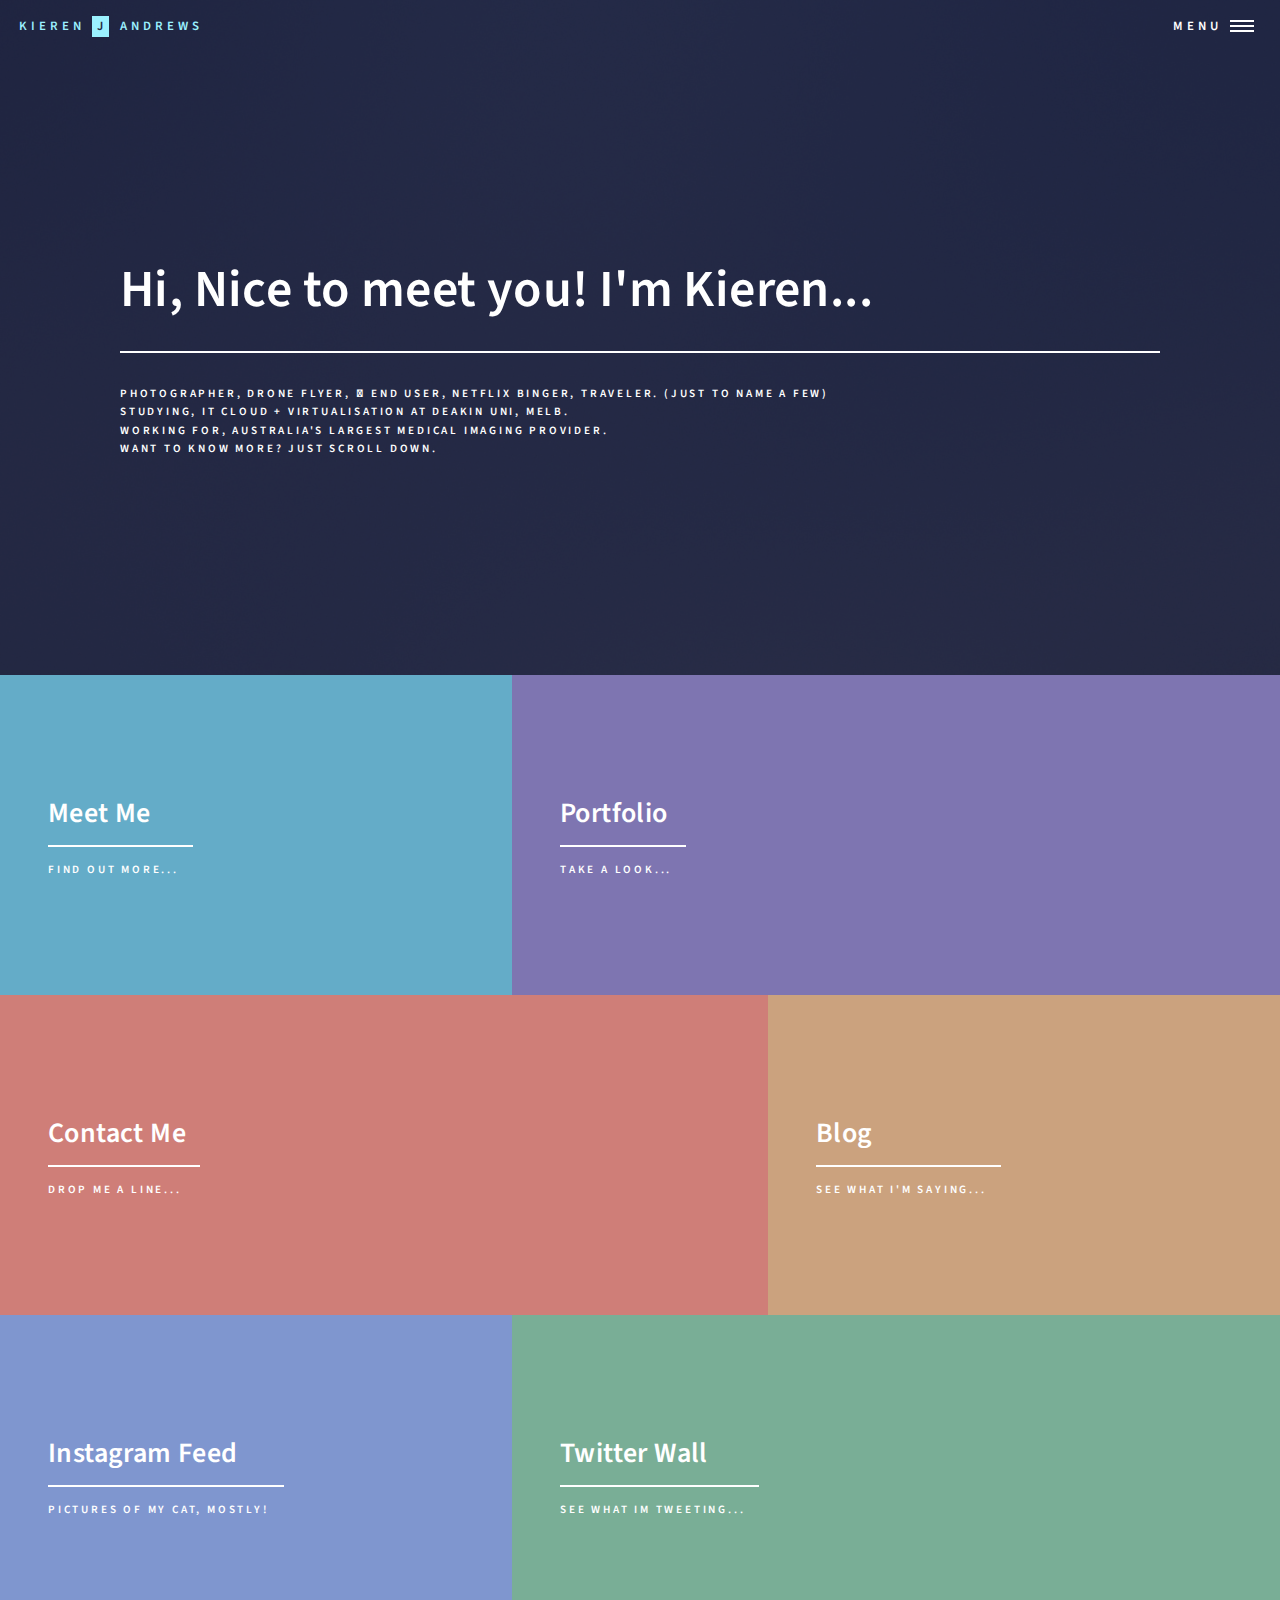
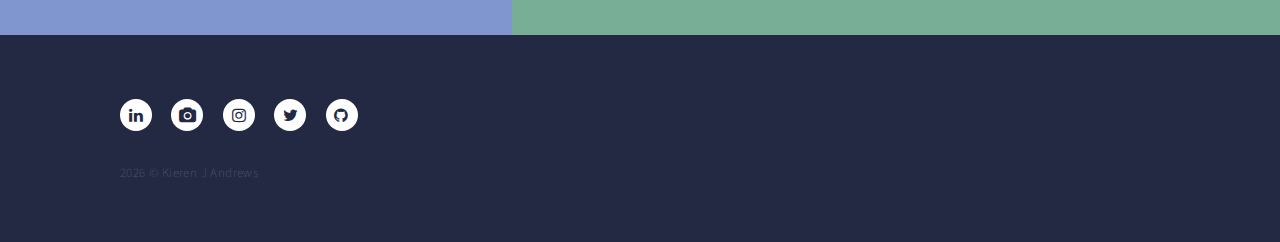
==== commit 6b932c27: "Updates to heading and content" ====
--- a/index.html
+++ b/index.html
@@ -31,9 +31,12 @@
 					<nav id="menu">
 						<ul class="links">
 							<li><a href="index.html">Home</a></li>
-							<li><a href="aboutme.html">About Me</a></li>
-							<li><a href=".\portfolio\photography.html">Portfolio</a></li>
-							<li><a href="elements.html">Elements</a></li>
+							<li><a href="aboutme.html">Meet Me</a></li>
+							<li><a href="./portfolio/photography.html">Portfolio</a></li>
+							<li><a href="contactme.html">Contact Me</a></li>
+							<li><a href="blog.html">Blog</a></li>
+							<li><a href="instagramfeed.html">Instagram Feed</a></li>
+							<li><a href="twitterwall.html">Twitter Wall</a></li>
 						</ul>
 						<ul class="actions vertical">
 						</ul>
@@ -46,8 +49,10 @@
 								<h1>Hi, Nice to meet you! I'm Kieren...</h1>
 							</header>
 							<div class="content">
-								<p>I.T Student at Deakin University, Australia.<br />
-								Photographer, Drone Flyer, Music Lover, Tea and Coffee Drinker.</p>
+								<p>Photographer, Drone Flyer,  End User, Netflix binger, Traveler. (just to name a few)
+ 										<br/>Studying, IT Cloud + Virtualisation at Deakin Uni, Melb.
+ 										<br/>Working for, Australia's largest medical imaging provider.
+ 										<br/> Want to know more? Just scroll down.</p>
 								<ul class="actions">
 								</ul>
 							</div>
@@ -57,60 +62,70 @@
 				<!-- Main -->
 					<div id="main">
 
-						<!-- One -->
+						<!-- First Cube -->
 							<section id="one" class="tiles">
 								<article>
 									<span class="image">
-										<img src="images/pic01.jpg" alt="" />
+										<!-- <img src="https://loremflickr.com/g/1280/960/dog" alt="" /> -->
 									</span>
 									<header class="major">
 										<h3><a href="meetme.html" class="link">Meet Me</a></h3>
 										<p>Find out more...</p>
 									</header>
 								</article>
+
+						<!-- Second Cube -->
 								<article>
 									<span class="image">
-										<img src="images/pic02.jpg" alt="" />
+										<!-- <img src="https://loremflickr.com/g/1280/960/cat" alt="" /> -->
 									</span>
 									<header class="major">
-										<h3><a href=".\portfolio\photography.html" class="link">Portfolio</a></h3>
+										<h3><a href="./portfolio/photography.html" class="link">Portfolio</a></h3>
 										<p>Take A Look...</p>
 									</header>
 								</article>
+
+						<!-- Third Cube -->
 								<article>
 									<span class="image">
-										<img src="images/pic03.jpg" alt="" />
+										<!-- <img src="https://loremflickr.com/g/1280/960/rabbit" alt="" /> -->
 									</span>
 									<header class="major">
-										<h3><a href="contact.html" class="link">Contact Me</a></h3>
+										<h3><a href="contactme.html" class="link">Contact Me</a></h3>
 										<p>Drop Me A Line...</p>
 									</header>
 								</article>
+
+						<!-- Forth Cube -->
 								<article>
 									<span class="image">
-										<img src="images/pic04.jpg" alt="" />
+										<!-- <img src="https://loremflickr.com/g/1280/960/fruit" alt="" /> -->
 									</span>
 									<header class="major">
-										<h3><a href="landing.html" class="link">Ipsum</a></h3>
-										<p>Nisl sed aliquam</p>
+										<h3><a href="blog.html" class="link">Blog</a></h3>
+										<p>See what I'm saying...</p>
 									</header>
 								</article>
+
+						<!-- Fith Cube -->
 								<article>
 									<span class="image">
-										<img src="images/pic05.jpg" alt="" />
+										<!-- <img src="https://loremflickr.com/g/1280/960/city" alt="" /> -->
 									</span>
 									<header class="major">
-										<h3><a href="landing.html" class="link">Consequat</a></h3>
-										<p>Ipsum dolor sit amet</p>
+										<h3><a href="instagramfeed.html" class="link">Instagram Feed</a></h3>
+										<p>Pictures of my cat, mostly!</p>
 									</header>
 								</article>
+
+						<!-- Sixth Cube -->
 								<article>
 									<span class="image">
-										<img src="images/pic06.jpg" alt="" />
+										<!-- <img src="https://loremflickr.com/g/1280/960/beach" alt="" /> -->
 									</span>
 									<header class="major">
-										<h3><a href="landing.html" class="link">Etiam</a></h3>
-										<p>Feugiat amet tempus</p>
+										<h3><a href="twitterwall.html" class="link">Twitter Wall</a></h3>
+										<p>See what im Tweeting...</p>
 									</header>
 								</article>
 							</section>
@@ -122,11 +137,11 @@
 					<footer id="footer">
 						<div class="inner">
 							<ul class="icons">
-								<li><a href="#" class="icon alt fa-linkedin"><span class="label">LinkedIn</span></a></li>
-								<li><a href="#" class="icon alt fa-camera"><span class="label">Unsplash</span></a></li>
-								<li><a href="#" class="icon alt fa-instagram"><span class="label">Instagram</span></a></li>
-								<li><a href="#" class="icon alt fa-twitter"><span class="label">Twitter</span></a></li>
-								<li><a href="#" class="icon alt fa-github"><span class="label">GitHub</span></a></li>
+								<li><a href="https://www.linkedin.com/in/kierenjandrews/" class="icon alt fa-linkedin" target="_blank" ><span class="label">LinkedIn</span></a></li>
+								<li><a href="https://unsplash.com/@kierenjandrews" class="icon alt fa-camera" target="_blank" ><span class="label">Unsplash</span></a></li>
+								<li><a href="https://www.instagram.com/kierenjandrews/" class="icon alt fa-instagram" target="_blank" ><span class="label">Instagram</span></a></li>
+								<li><a href="https://twitter.com/kierenjandrews" class="icon alt fa-twitter" target="_blank" ><span class="label">Twitter </span></a></li>
+								<li><a href="https://github.com/kierenjandrews" class="icon alt fa-github" target="_blank" ><span class="label">GitHub</span></a></li>
 
 							</ul>
 							<ul class="copyright">
--- a/assets/css/main.css
+++ b/assets/css/main.css
@@ -2186,6 +2186,31 @@
 
 	a.icon.alt:hover:before {
 		background-color: #6fc3df;
+	}
+
+	a.icon.alt.fa-camera:hover:before {
+		background: #888;
+		color: white;
+	}
+
+	a.icon.alt.fa-github:hover:before {
+		background: #383838;
+		color: white;
+	}
+
+	a.icon.alt.fa-twitter:hover:before {
+		background: #55acee;
+		color: white;
+	}
+
+	a.icon.alt.fa-linkedin:hover:before {
+		background: #0077B5;
+		color: white;
+	}
+
+	a.icon.alt.fa-instagram:hover:before {
+		background: linear-gradient(45deg, #f7da13 0%, #ff533c 40%, magenta 60%, #2049f9 100%);
+		color: white;
 	}
 
 	a.icon.alt:active:before {
@@ -2782,6 +2807,10 @@
 			width: 40%;
 		}
 
+		.tiles article.top-image {
+			background-position: top !important;
+		}
+
 			.tiles article .image {
 				display: none;
 			}
@@ -2838,7 +2867,7 @@
 			}
 
 			.tiles article:hover:before {
-				opacity: 0;
+				opacity: 0.25;
 			}
 
 			.tiles article.is-transitioning {
@@ -2879,6 +2908,14 @@
 
 			.tiles article:nth-child(6n):before {
 				background-color: #87c5a4;
+			}
+
+			.tiles article.colorize:before {
+				mix-blend-mode: color;
+			}
+
+			.tiles article.no-color:before {
+				background-color: transparent !important;
 			}
 
 		@media screen and (max-width: 1280px) {
